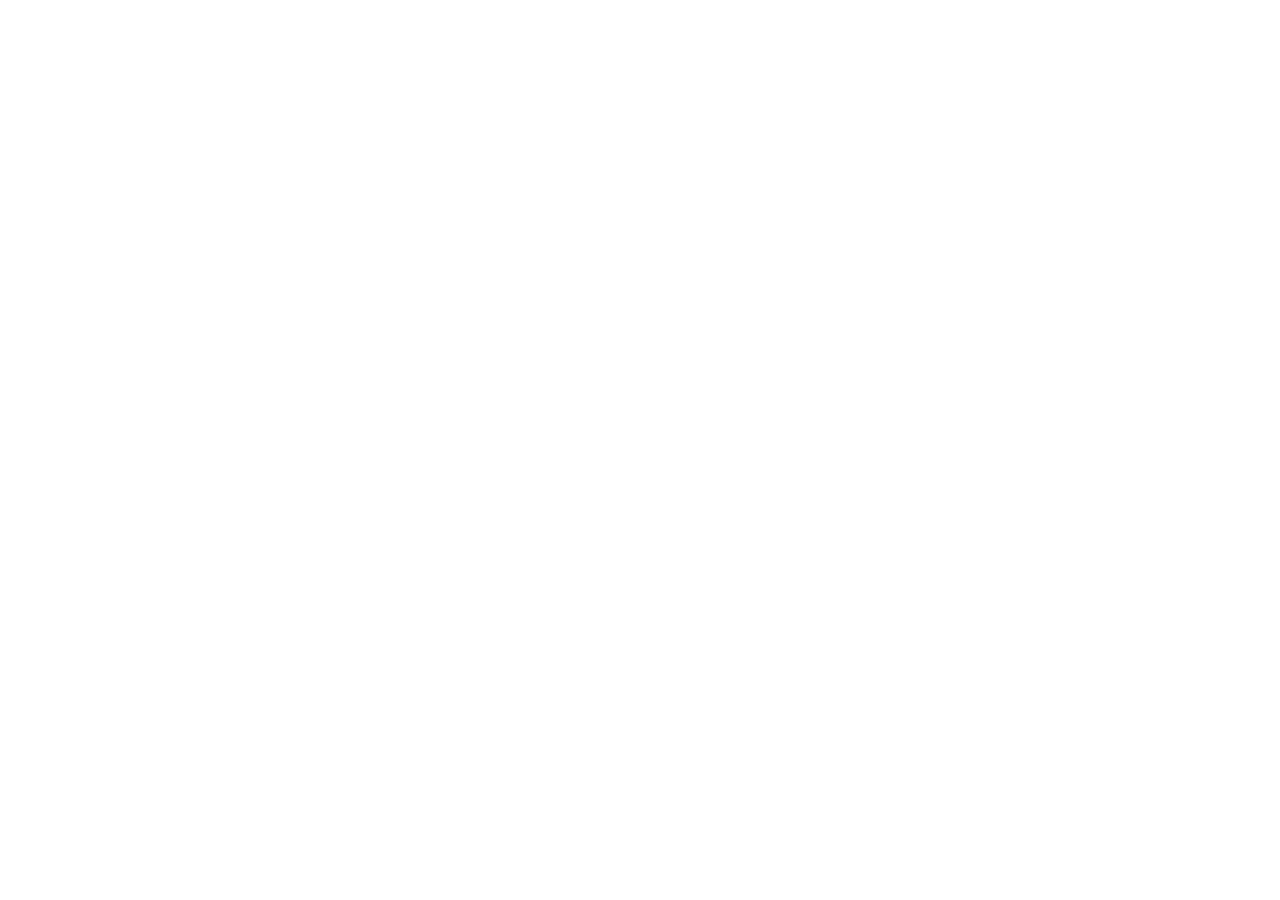
==== index.html @ 865c4257 "Publish Paper Tiger website" ====
<!doctype html>
<html lang="en">

<head>
    <meta charset="UTF-8">
    <meta name="viewport" content="width=device-width,initial-scale=1">
    <meta name="description" content="Paper Tiger Review — independent PC game criticism.">
    <title>Paper Tiger Review</title>
    <script src="https://challenges.cloudflare.com/turnstile/v0/api.js?render=explicit" defer></script>
  <script type="module" crossorigin src="/papertigerpublic/assets/index-BGzAC3ea.js"></script>
  <link rel="stylesheet" crossorigin href="/papertigerpublic/assets/index-BAfVfeRO.css">
</head>

<body>
    <div id="root"></div>
</body>

</html>
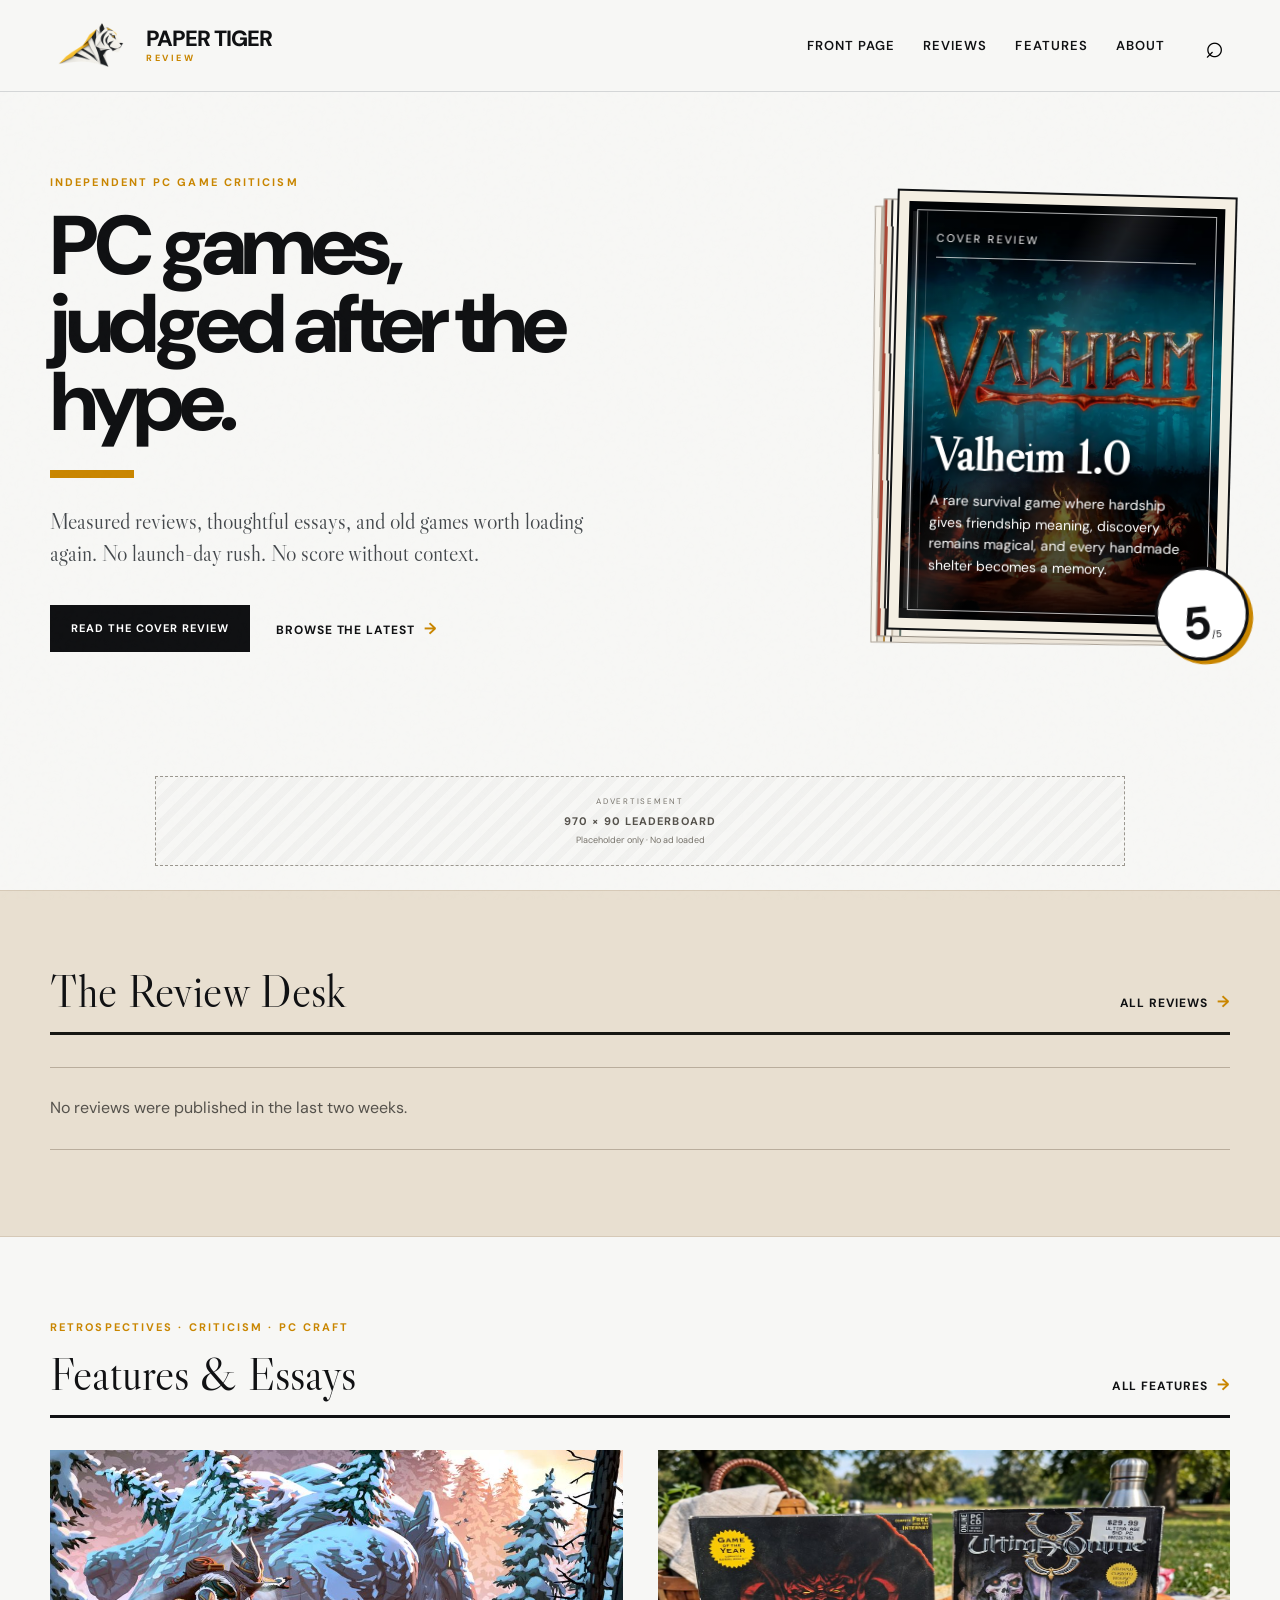
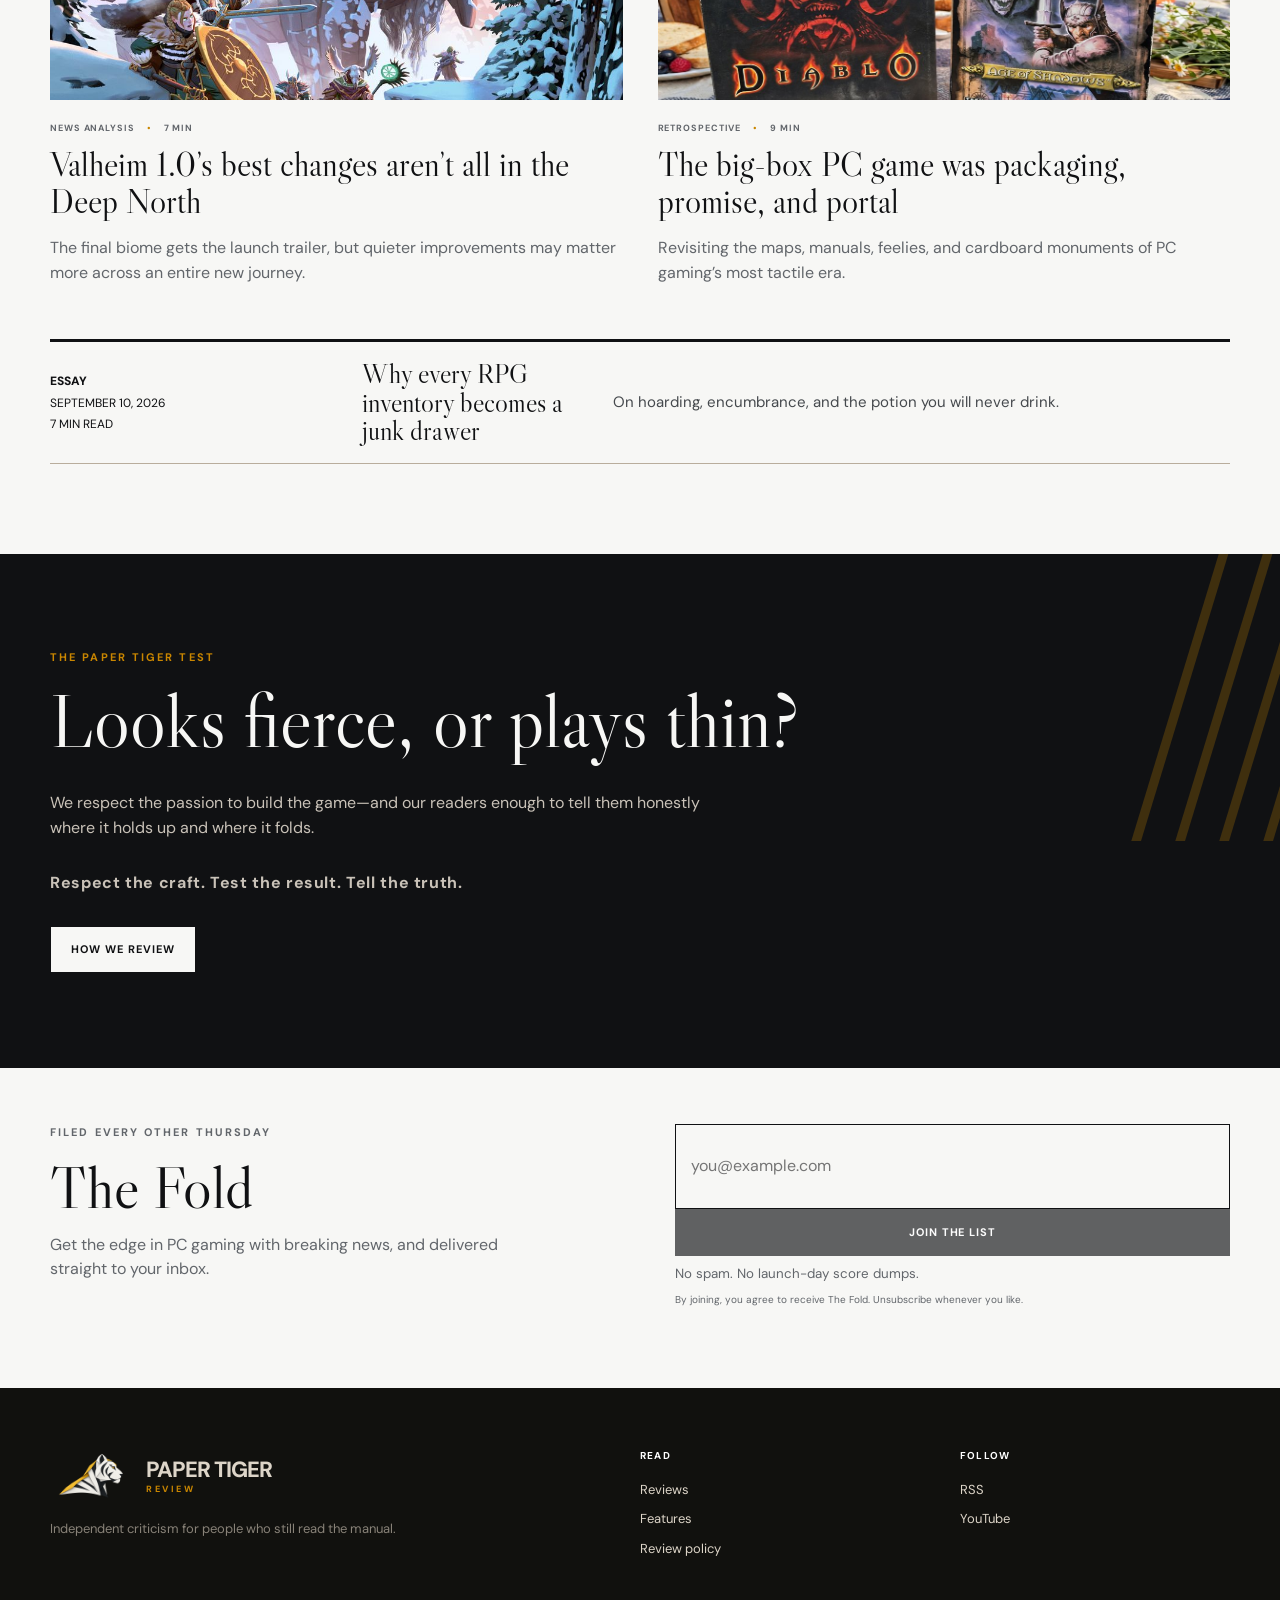
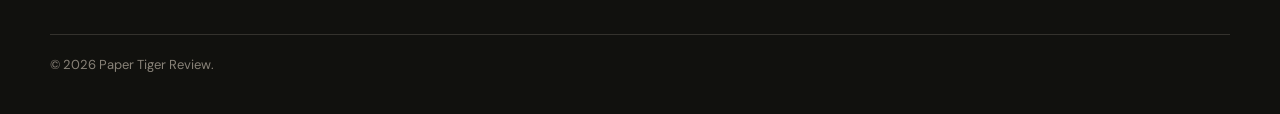
==== commit 5d341721: "Publish Paper Tiger at custom domain" ====
--- a/index.html
+++ b/index.html
@@ -7,8 +7,8 @@
     <meta name="description" content="Paper Tiger Review — independent PC game criticism.">
     <title>Paper Tiger Review</title>
     <script src="https://challenges.cloudflare.com/turnstile/v0/api.js?render=explicit" defer></script>
-  <script type="module" crossorigin src="/papertigerpublic/assets/index-BGzAC3ea.js"></script>
-  <link rel="stylesheet" crossorigin href="/papertigerpublic/assets/index-BAfVfeRO.css">
+  <script type="module" crossorigin src="/assets/index-BRDCPSrb.js"></script>
+  <link rel="stylesheet" crossorigin href="/assets/index-BAfVfeRO.css">
 </head>
 
 <body>
--- a/assets/index-BAfVfeRO.css
+++ b/assets/index-BAfVfeRO.css
@@ -0,0 +1 @@
+@import "https://fonts.googleapis.com/css2?family=DM+Sans:wght@400;500;600;700&family=Libre+Caslon+Display&display=swap";:root{--ink:#171713;--paper:#f4f0e7;--paper-deep:#e7dfd1;--red:#d83b2d;--muted:#6c685f;--line:#c9c0b1;--green:#1d6b4f;--max:1180px;--page-gutter:48px;--serif:"Libre Caslon Display", Georgia, serif;--sans:"DM Sans", Arial, sans-serif}.cover-cyan{background:#157584}.cover-gold{background:#b17818}.search-overlay{color:var(--paper);z-index:100;background:#11110ef5;place-content:center;padding:30px;display:grid;position:fixed;inset:0}.search-overlay>button{color:#fff;cursor:pointer;background:0 0;border:0;font-size:42px;position:absolute;top:18px;right:30px}.search-overlay label{font-family:var(--serif);font-size:clamp(30px,6vw,60px)}.search-overlay input{color:#fff;border:0;border-bottom:2px solid var(--red);width:min(720px,80vw);font-family:var(--sans);background:0 0;outline:none;margin-top:25px;padding:12px 0;font-size:20px;display:block}.search-overlay p{color:#aaa49a}.article-banner>span{white-space:pre-line;text-align:center;font-family:var(--serif);z-index:1;font-size:clamp(65px,12vw,170px);line-height:.78}*{box-sizing:border-box}html{scroll-behavior:smooth;overflow-x:clip}body{background:var(--paper);color:var(--ink);font-family:var(--sans);margin:0;line-height:1.55}body:before{content:"";pointer-events:none;opacity:.22;background-image:url("data:image/svg+xml,%3Csvg viewBox='0 0 180 180' xmlns='http://www.w3.org/2000/svg'%3E%3Cfilter id='n'%3E%3CfeTurbulence type='fractalNoise' baseFrequency='.9' numOctaves='3' stitchTiles='stitch'/%3E%3C/filter%3E%3Crect width='100%25' height='100%25' filter='url(%23n)' opacity='.08'/%3E%3C/svg%3E");position:fixed;inset:0}a{color:inherit;text-decoration:none}a:hover{-webkit-text-decoration-color:var(--red);text-decoration-color:var(--red)}button,input{font:inherit}.wrap,.article-banner{width:min(var(--max), calc(100% - var(--page-gutter)));max-width:100%;margin-inline:auto}.skip-link{z-index:20;background:#fff;padding:8px;position:absolute;top:8px;left:-999px}.skip-link:focus{left:8px}.sr-only{clip:rect(0, 0, 0, 0);width:1px;height:1px;position:absolute;overflow:hidden}.site-header{border-bottom:1px solid var(--line);height:82px;padding:0 max(24px, calc((100vw - var(--max)) / 2));z-index:10;background:#f4f0e7f5;align-items:center;gap:34px;display:flex;position:relative}.brand{align-items:center;gap:11px;margin-right:auto;display:flex}.brand-mark{background:var(--red);color:#fff;letter-spacing:-2px;place-items:center;width:43px;height:43px;font-weight:800;display:grid;transform:rotate(-2deg)}.brand-name{font-family:var(--serif);white-space:nowrap;font-size:22px}.brand-name em{font-family:var(--sans);text-transform:uppercase;letter-spacing:2px;font-size:9px;font-style:normal;display:block}.site-nav{text-transform:uppercase;letter-spacing:.08em;align-items:center;gap:28px;font-size:13px;font-weight:600;display:flex}.site-nav a{border-bottom:3px solid #0000;padding:30px 0 25px}.site-nav a:hover,.site-nav a.active{border-color:var(--red)}.search-button,.menu-button{cursor:pointer;background:0 0;border:0}.search-button{font-size:32px;line-height:1}.menu-button{text-transform:uppercase;letter-spacing:.1em;font-size:12px;font-weight:700;display:none}.hero{grid-template-columns:1.05fr .95fr;align-items:center;gap:7vw;padding-block:74px 90px;display:grid}.eyebrow{text-transform:uppercase;letter-spacing:.19em;color:var(--red);margin:0 0 16px;font-size:11px;font-weight:700}.hero h1,.archive-header h1,.article-heading h1,.about-hero h1{font-family:var(--serif);letter-spacing:-.045em;margin:0;font-weight:400;line-height:.97}.hero h1{max-width:700px;font-size:clamp(56px,7vw,92px)}.hero h1 em{color:var(--red);font-style:italic}.dek{font-family:var(--serif);color:#4d4a44;max-width:600px;margin:28px 0;font-size:22px;line-height:1.45}.hero-actions{align-items:center;gap:26px;margin-top:36px;display:flex}.button{border:1px solid var(--ink);text-transform:uppercase;letter-spacing:.09em;cursor:pointer;justify-content:center;align-items:center;padding:14px 20px;font-size:11px;font-weight:700;display:inline-flex}.button-dark{background:var(--ink);color:#fff}.button-dark:hover{background:var(--red);border-color:var(--red)}.button-paper{background:var(--paper);color:var(--ink)}.text-link{text-transform:uppercase;letter-spacing:.08em;font-size:12px;font-weight:700}.text-link span{color:var(--red);margin-left:5px;font-size:16px}.cover-story{justify-self:end;max-width:500px;transition:all .25s;display:block;position:relative;transform:rotate(1.5deg)}.cover-story:hover{transform:rotate(0)translateY(-5px)}.cover-art{aspect-ratio:4/5.2;color:#fff;flex-direction:column;padding:28px;display:flex;position:relative;overflow:hidden;box-shadow:18px 20px #d9d0c1}.cover-fire{background:radial-gradient(circle at 66% 24%,#f0a23b 0 5%,#0000 6%),linear-gradient(145deg,#461210,#a52117 43%,#e66229 44%,#2c0909 71%)}.cover-violet{background:linear-gradient(135deg,#171128,#563b87 45%,#d2b7ff)}.cover-blue{background:linear-gradient(145deg,#0a1c30,#1e6693 52%,#8bd2d7)}.cover-green{background:linear-gradient(145deg,#10251d,#376f4a 55%,#9fbf7d)}.cover-red{background:linear-gradient(145deg,#250707,#9c1d1d 56%,#ef7a50)}.cover-kicker{text-transform:uppercase;letter-spacing:.18em;font-size:11px}.cover-glyph{font-family:var(--serif);opacity:.18;font-size:clamp(160px,22vw,270px);line-height:1;position:absolute;top:15%;right:5%}.cover-glyph.small{font-size:120px;top:20%;right:20%}.cover-caption{margin-top:auto}.cover-caption span{text-transform:uppercase;letter-spacing:.2em;font-size:10px}.cover-caption h2{font-family:var(--serif);margin:10px 0;font-size:46px;line-height:.93}.cover-caption p{max-width:260px;font-size:14px}.score-stamp{background:var(--paper);border:3px solid var(--ink);width:94px;height:94px;box-shadow:3px 3px 0 var(--red);border-radius:50%;justify-content:center;align-items:baseline;padding-top:18px;display:flex;position:absolute;bottom:-25px;right:-24px;transform:rotate(-7deg)}.score-stamp strong{font-family:var(--serif);font-size:46px}.score-stamp span{font-size:10px}.section{padding-block:84px}.section-heading{border-bottom:1px solid var(--ink);justify-content:space-between;align-items:end;margin-bottom:32px;padding-bottom:18px;display:flex}.section-heading h2,.newsletter h2,.manifesto h2{font-family:var(--serif);margin:0;font-size:45px;font-weight:400;line-height:1}.review-grid{grid-template-columns:repeat(3,1fr);gap:28px;display:grid}.review-card{border-bottom:1px solid var(--line);padding-bottom:18px}.card-art{aspect-ratio:16/10;margin-bottom:20px;display:block;position:relative;overflow:hidden}.meta{color:var(--muted);text-transform:uppercase;letter-spacing:.1em;gap:12px;font-size:9px;font-weight:700;display:flex}.meta span+span:before{content:"•";color:var(--red);margin-right:12px}.review-card h3,.feature-lead h3,.feature-list h3,.article-grid h2{font-family:var(--serif);margin:10px 0;font-weight:400;line-height:1.08}.review-card h3{font-size:31px}.review-card h3 a:hover,.feature-layout h3 a:hover,.article-grid h2 a:hover{text-decoration:underline;-webkit-text-decoration-color:var(--red);text-decoration-color:var(--red);text-decoration-thickness:2px}.review-card p{color:#555149;font-size:14px}.card-footer{justify-content:space-between;align-items:center;margin-top:20px;display:flex}.verdict{text-transform:uppercase;letter-spacing:.12em;border:1px solid var(--ink);padding:6px 8px;font-size:9px;font-weight:700;display:inline-block}.verdict.recommended{background:var(--green);color:#fff;border-color:var(--green)}.verdict.paper-tiger{background:var(--red);color:#fff;border-color:var(--red)}.mini-score{font-family:var(--serif);font-size:26px}.manifesto{background:var(--ink);color:var(--paper);padding-block:95px;position:relative;overflow:hidden}.manifesto:after{content:"////";font-family:var(--serif);letter-spacing:-80px;color:#d83b2d2e;font-size:420px;line-height:1;position:absolute;top:-70px;right:-20px}.manifesto-inner{z-index:1;position:relative}.manifesto blockquote{font-family:var(--serif);max-width:900px;margin:0 0 30px;font-size:clamp(40px,6vw,75px);line-height:1.05}.manifesto-inner>p:not(.eyebrow){color:#c9c2b8;max-width:650px;margin-bottom:30px}.feature-layout{grid-template-columns:1.25fr .75fr;gap:60px;display:grid}.feature-image{aspect-ratio:16/9;color:#fff;place-items:center;margin-bottom:22px;display:grid;position:relative;overflow:hidden}.feature-image span{font-family:var(--serif);letter-spacing:-.06em;font-size:clamp(45px,7vw,85px);line-height:.75}.stripes{background:repeating-linear-gradient(115deg,#181813 0 36px,#d83b2d 36px 42px,#ece3d4 42px 66px)}.feature-cyan{background:#157584}.feature-red{background:#9f251d}.feature-gold{background:#b17818}.feature-lead h3{font-size:38px}.feature-lead>p{color:var(--muted)}.feature-list article{border-top:1px solid var(--line);grid-template-columns:48px 1fr;gap:22px;padding:24px 0;display:grid}.feature-list .number{font-family:var(--serif);color:var(--red);font-size:24px}.feature-list h3{margin-top:6px;font-size:25px}.feature-list p{color:var(--muted);margin-bottom:0;font-size:13px}.newsletter{border-top:1px solid var(--ink);grid-template-columns:1fr 1fr;gap:70px;padding-block:56px 80px;display:grid}.newsletter h2{font-size:60px}.newsletter p{max-width:500px;color:var(--muted)}.newsletter-form{grid-template-columns:1fr auto;align-self:center;display:grid}.newsletter-form input{border:1px solid var(--ink);background:0 0;min-width:0;padding:13px 15px}.newsletter-form small{color:var(--muted);grid-column:1/-1;margin-top:8px}.site-footer{color:#ddd5c8;background:#11110e;padding:60px 0 26px}.footer-grid{grid-template-columns:2fr 1fr 1fr;gap:50px;display:grid}.footer-brand{margin-bottom:16px}.footer-grid>div:not(:first-child){flex-direction:column;align-items:flex-start;gap:9px;font-size:13px;display:flex}.footer-grid>div:not(:first-child) strong{color:#fff;text-transform:uppercase;letter-spacing:.12em;margin-bottom:8px;font-size:10px}.footer-grid>div:not(:first-child) a:hover{color:#fff;text-decoration:underline}.footer-grid p{color:#888278;font-size:13px}.copyright{border-top:1px solid #34322d;grid-column:1/-1;margin-top:25px;padding-top:20px}.archive-page{padding-block:70px 100px}.archive-header{max-width:760px;margin-bottom:55px}.archive-header h1{font-size:clamp(58px,8vw,94px)}.archive-header>p:last-child{font-family:var(--serif);color:var(--muted);font-size:22px}.filter-bar{border-bottom:1px solid var(--ink);justify-content:space-between;align-items:end;gap:25px;padding-bottom:18px;display:flex}.filter-bar label{text-transform:uppercase;letter-spacing:.1em;flex-direction:column;gap:7px;font-size:10px;font-weight:700;display:flex}.filter-bar input{border:0;border-bottom:1px solid var(--line);background:0 0;outline:none;width:290px;padding:7px 0}.filter-bar input:focus{border-color:var(--red)}.filter-buttons{flex-wrap:wrap;gap:8px;display:flex}.filter-buttons button{border:1px solid var(--line);text-transform:uppercase;letter-spacing:.08em;cursor:pointer;background:0 0;padding:8px 11px;font-size:10px}.filter-buttons button.active,.filter-buttons button:hover{background:var(--ink);color:#fff;border-color:var(--ink)}.review-list article{border-bottom:1px solid var(--line);grid-template-columns:145px 1fr 80px;align-items:center;gap:30px;padding:30px 0;display:grid}.list-art{aspect-ratio:4/3;color:#fff;font-family:var(--serif);place-items:center;font-size:60px;display:grid}.review-list h2{font-family:var(--serif);margin:4px 0;font-size:36px;font-weight:400}.review-list p{color:var(--muted);margin:0 0 12px}.review-list article>strong{font-family:var(--serif);text-align:right;font-size:48px}.review-list article[hidden]{display:none}.prototype-note{color:var(--muted);margin-top:24px;font-size:12px;font-style:italic}.article-grid{grid-template-columns:repeat(2,1fr);gap:60px 35px;display:grid}.article-grid h2{font-size:34px}.article-grid p{color:var(--muted)}.article-hero{grid-template-columns:1fr auto;align-items:end;gap:60px;padding-block:70px 50px;display:grid}.article-heading{max-width:850px}.article-heading.wide{max-width:1000px}.article-heading h1{font-size:clamp(54px,8vw,100px)}.article-heading.wide h1{font-size:clamp(48px,7vw,86px)}.article-dek{font-family:var(--serif);color:var(--muted);max-width:800px;font-size:24px;line-height:1.35}.byline{align-items:center;gap:12px;margin-top:28px;display:flex}.byline p{text-transform:uppercase;letter-spacing:.08em;margin:0;font-size:11px;line-height:1.5}.avatar{background:var(--ink);color:#fff;border-radius:50%;place-items:center;width:40px;height:40px;font-size:11px;display:grid}.review-score{border:2px solid var(--ink);text-align:center;width:180px;box-shadow:7px 7px 0 var(--red);padding:18px;transform:rotate(1deg)}.review-score span,.review-score small{text-transform:uppercase;letter-spacing:.1em;font-size:9px;display:block}.review-score strong{font-family:var(--serif);font-size:78px;line-height:1;display:block}.article-banner{color:#fff;place-items:center;height:min(53vw,590px);display:grid;position:relative;overflow:hidden}.article-banner .cover-glyph{font-size:min(40vw,510px);top:3%}.article-banner>p{text-transform:uppercase;letter-spacing:.1em;font-size:9px;position:absolute;bottom:10px;right:20px}.article-banner.stripes span{font-family:var(--serif);z-index:1;font-size:clamp(70px,14vw,190px);line-height:.75}.article-layout{grid-template-columns:230px minmax(0,720px);justify-content:center;gap:80px;padding-block:70px 110px;display:grid}.review-facts,.article-toc{border-top:3px solid var(--ink);align-self:start;padding-top:14px;position:sticky;top:20px}.review-facts h2{font-family:var(--serif);margin:0 0 14px;font-size:25px;font-weight:400}.review-facts dl{font-size:11px}.review-facts dt{text-transform:uppercase;letter-spacing:.1em;color:var(--muted);margin-top:12px;font-size:9px;font-weight:700}.review-facts dd{margin:2px 0}.performance{border-top:1px solid var(--line);margin-top:18px;padding-top:15px}.performance strong,.performance span{font-size:11px;display:block}.performance strong{color:var(--green)}.article-body{font-family:Georgia,serif;font-size:18px;line-height:1.8}.article-body .lead{font-size:23px;line-height:1.6}.article-body h2{font-family:var(--serif);margin:60px 0 18px;font-size:43px;font-weight:400;line-height:1.1}.article-body blockquote{border-left:5px solid var(--red);font-family:var(--serif);margin:50px 0;padding:8px 0 8px 28px;font-size:31px;line-height:1.3}.article-body .pull-quote{background:#f4f0e8;border-left:3px solid #d39a16;margin:48px 0;padding:18px 24px;font-size:24px}.inline-note{border-block:1px solid var(--line);grid-template-columns:90px 1fr;gap:20px;margin:45px 0;padding:22px;display:grid}.inline-note span{font-family:var(--sans);text-transform:uppercase;letter-spacing:.12em;color:var(--red);font-size:9px;font-weight:700}.inline-note p{margin:0;font-size:15px}.pros-cons{font-family:var(--sans);grid-template-columns:1fr 1fr;gap:30px;margin:45px 0;font-size:14px;display:grid}.pros-cons>div{border-top:3px solid var(--ink)}.pros-cons h3{font-family:var(--serif);font-size:24px;font-weight:400}.pros-cons li{margin:8px 0}.final-verdict{background:var(--ink);color:#fff;justify-content:space-between;align-items:center;margin-top:50px;padding:28px 30px;display:flex}.final-verdict h2{margin:0;font-size:34px}.final-verdict p{margin:5px 0;font-size:14px}.final-verdict>strong{font-family:var(--serif);color:#fff;font-size:74px}.disclosure{font-family:var(--sans);color:var(--muted);border-top:1px solid var(--line);margin-top:40px;padding-top:18px;font-size:11px}.article-toc{flex-direction:column;gap:10px;font-size:12px;display:flex}.article-toc strong{text-transform:uppercase;letter-spacing:.1em;margin-bottom:6px;font-size:9px}.article-toc a{color:var(--muted)}.article-toc a:hover{color:var(--red)}.about-hero{max-width:1000px;padding-block:90px}.about-hero h1{font-size:clamp(58px,8vw,105px)}.about-hero>p:last-child{font-family:var(--serif);max-width:780px;color:var(--muted);font-size:25px}.principles{border-top:1px solid var(--ink);grid-template-columns:repeat(2,1fr);margin-bottom:100px;display:grid}.principles article{border-bottom:1px solid var(--line);padding:38px 50px 38px 0;position:relative}.principles article:nth-child(odd){border-right:1px solid var(--line)}.principles article:nth-child(2n){padding-left:50px}.principles span{font-family:var(--serif);color:var(--red);font-size:20px}.principles h2{font-family:var(--serif);margin:8px 0;font-size:33px;font-weight:400}.principles p{color:var(--muted);max-width:470px}.score-guide{background:var(--ink);color:#fff;padding:80px 0}.score-guide h2{font-family:var(--serif);font-size:55px;font-weight:400}.score-rows>div{border-top:1px solid #3c3a35;grid-template-columns:120px 180px 1fr;align-items:center;gap:30px;padding:18px 0;display:grid}.score-rows strong{font-family:var(--serif);font-size:30px}.score-rows span{text-transform:uppercase;letter-spacing:.1em;font-size:11px;font-weight:700}.score-rows p{color:#a7a197;margin:0}.score-rows .tiger-row span,.score-rows .tiger-row strong{color:#ff5c4d}.about-copy{max-width:780px;padding-block:80px}.about-copy h2{font-family:var(--serif);font-size:42px;font-weight:400}.about-copy p{font-family:Georgia,serif;font-size:18px}.search-dialog{background:var(--paper);border:0;width:min(650px,100% - 32px);padding:35px;box-shadow:0 25px 80px #0008}.search-dialog::backdrop{background:#111b}.search-dialog form{position:absolute;top:13px;right:18px}.search-dialog form button{cursor:pointer;background:0 0;border:0;font-size:32px}.search-dialog label{font-family:var(--serif);margin-bottom:20px;font-size:30px;display:block}.search-dialog input{border:0;border-bottom:2px solid var(--ink);background:0 0;outline:none;width:100%;padding:12px 0;font-size:20px}.search-dialog p{color:var(--muted);font-size:12px}@media (width<=800px){:root{--page-gutter:30px}.site-header{gap:14px;height:70px;padding-inline:15px}.brand-name{font-size:18px}.brand-mark{width:38px;height:38px}.menu-button{display:block}.site-nav{background:var(--paper);border-bottom:1px solid var(--ink);flex-direction:column;align-items:flex-start;gap:0;padding:16px 20px;display:none;position:absolute;top:69px;left:0;right:0}.site-nav.open{display:flex}.site-nav a{width:100%;padding:12px 0}.hero{grid-template-columns:1fr;padding-block:48px}.hero h1{font-size:56px}.cover-story{justify-self:center;margin-top:20px}.review-grid,.feature-layout,.newsletter,.article-grid{grid-template-columns:1fr}.review-card{grid-template-columns:120px 1fr;gap:17px;display:grid}.review-card .card-art{aspect-ratio:4/5;margin:0}.section{padding-block:58px}.feature-layout{gap:45px}.newsletter{gap:20px}.footer-grid{grid-template-columns:1fr 1fr}.footer-grid>div:first-child{grid-column:1/-1}.filter-bar{flex-direction:column;align-items:stretch}.filter-bar input{width:100%}.review-list article{grid-template-columns:85px 1fr 45px;gap:14px}.review-list h2{font-size:28px}.review-list article>strong{font-size:34px}.article-hero{grid-template-columns:1fr;padding-block:45px}.article-heading h1{font-size:54px}.review-score{width:140px}.article-layout{grid-template-columns:1fr;padding-block:45px}.review-facts,.article-toc{position:static}.article-body{font-size:17px}.principles{grid-template-columns:1fr}.principles article:nth-child(odd){border-right:0}.principles article:nth-child(2n),.principles article{padding:30px 0}.score-rows>div{grid-template-columns:90px 1fr}.score-rows p{grid-column:1/-1}.pros-cons{grid-template-columns:1fr}}@media (width<=480px){.brand-name{display:none}.hero h1{font-size:47px}.hero-actions{flex-direction:column;align-items:flex-start}.cover-story{width:92%}.review-card{grid-template-columns:1fr}.review-card .card-art{aspect-ratio:16/10}.section-heading{flex-direction:column;align-items:flex-start;gap:15px}.newsletter-form{grid-template-columns:1fr}.newsletter-form input{border-right:1px solid var(--ink);border-bottom:0}.review-list article{grid-template-columns:70px 1fr}.review-list article>strong{display:none}.list-art{font-size:40px}.article-dek,.article-body .lead{font-size:20px}.article-body h2{font-size:36px}.article-body blockquote{font-size:25px}.final-verdict>strong{font-size:55px}.footer-grid{grid-template-columns:1fr}.footer-grid>div:first-child{grid-column:auto}}:root{--paper:#f7f7f5;--paper-deep:#e8e9e7;--ink:#101113;--muted:#62666b;--line:#d4d6d7;--red:#c98600;--green:#16704c;--bg-hero:#f7f7f5;--bg-review-desk:#e8dfd0;--bg-review-card:#f9f7f2;--bg-dark-section:#101113;--bg-footer:#11110e}body{background:var(--bg-hero)}body:before{opacity:.08}.article-body .review-section-verdict{background:#faf6ed;margin-top:60px}.article-body .review-section-verdict .review-section-copy{color:#f8f1e4;background:linear-gradient(135deg,#17232d 0%,#202d37 100%);padding:clamp(30px,5vw,52px)}.article-body .review-section-verdict .review-section-copy h2{color:#dfb85e;margin:0 0 22px}.article-body .review-section-verdict .review-section-copy p:last-child{margin-bottom:0}.article-body .review-section-verdict .pros-cons{margin:0;padding:42px clamp(24px,5vw,52px) 48px}.article-body .review-section-verdict .pros-cons>div:first-child{border-top-color:#496943}.article-body .review-section-verdict .pros-cons>div:last-child{border-top-color:#a9563a}.article-body .review-section-verdict .pros-cons>div:first-child h3{color:#365b36}.article-body .review-section-verdict .pros-cons>div:first-child li::marker{color:#365b36}.article-body .review-section-verdict .pros-cons>div:last-child h3{color:#9b4933}.article-body .review-section-verdict .pros-cons>div:last-child li::marker{color:#9b4933}.site-header{background:#f7f7f5f5;height:92px}.brand{gap:14px}.brand-logo{object-fit:contain;object-position:center;filter:none;width:82px;height:58px}.brand-mark{display:none}.brand-name{font-family:var(--sans);letter-spacing:-.045em;text-transform:uppercase;font-size:22px;font-weight:800;line-height:.9}.brand-name em{color:var(--red);letter-spacing:.28em;margin-top:5px;font-size:9px}.site-nav a{padding-top:35px;padding-bottom:30px}.hero{padding-block:82px 100px}.hero h1{max-width:760px;font-family:var(--sans);letter-spacing:-.065em;font-size:clamp(52px,6.5vw,88px);font-weight:800;line-height:.94}.hero h1:after{content:"";background:var(--red);width:84px;height:8px;margin-top:28px;display:block}.dek{color:#45494d}.section-heading{border-bottom-width:3px}.review-card,.feature-list article,.review-list article{border:1px solid var(--line);background:#fff;padding:14px}.review-card{flex-direction:column;min-width:0;display:flex;box-shadow:5px 5px #e2e3e1}.review-card>a{flex:none;display:block}.review-card .card-body{flex-direction:column;flex:1;min-width:0;display:flex}.review-card .card-footer{margin-top:auto;padding-top:20px}.card-art{width:100%;margin-bottom:18px}.review-list{gap:12px;margin-top:22px;display:grid}.review-list article{border-bottom:1px solid var(--line)}.manifesto{background:var(--bg-dark-section)}.manifesto:after{color:#c9860040}.manifesto .manifesto-creed{color:#fff;letter-spacing:.04em;margin:24px 0 32px;font-weight:700}.newsletter{border-top:0}.newsletter-form button:disabled{cursor:wait;opacity:.65}.newsletter-trap{width:1px!important;height:1px!important;position:absolute!important;left:-10000px!important;overflow:hidden!important}.form-message.success{color:var(--green);font-weight:700}.form-message.error{color:#9b2c22;font-weight:700}.consent-note{color:var(--muted);max-width:430px;margin:8px 0 0;font-size:10px}.turnstile-wrap{max-width:430px;min-height:65px;margin:10px 0}.cover-diablo{background:radial-gradient(circle at 50% 40%,#bc1a17 0 8%,#0000 30%),linear-gradient(145deg,#050505 0 35%,#32100f 65%,#100000 100%)}.cover-diablo:before{content:"";mix-blend-mode:screen;background:repeating-linear-gradient(118deg,#0000 0 48px,#ed1c243d 49px 53px);position:absolute;inset:0}.cover-diablo .cover-glyph{color:#ed1c24;opacity:.6;text-shadow:0 0 30px #e21d1d}.cover-story:before{content:"";z-index:0;background:linear-gradient(90deg,#a94735 0 3px,#eee7da 3px 7px,#272727 7px 9px,#faf7f0 9px 14px,#c7bdad 14px 16px,#f0eadf 16px 22px,#64736b 22px 24px,#f8f3e9 24px 100%);border:1px solid #938b80;position:absolute;inset:7px 13px -8px -14px;transform:rotate(-.45deg)}.cover-story:after{content:"";z-index:-1;background:linear-gradient(90deg,#f8f4ec 0 5px,#bbb2a5 5px 7px,#e5ddd0 7px 12px,#b48a42 12px 14px,#f5f0e7 14px 19px,#3c3c3b 19px 21px,#ece5d9 21px 100%);border:1px solid #aaa195;position:absolute;inset:13px 22px -13px -21px;transform:rotate(-.9deg)}.cover-story .cover-art{box-sizing:border-box;z-index:1;box-shadow:none;border:10px solid #f4efe3;outline:2px solid #111315}.cover-story-image{object-fit:cover;z-index:0;width:100%;height:100%;position:absolute;inset:0}.cover-story .cover-art:after{content:"";z-index:1;pointer-events:none;background:linear-gradient(118deg,#0000 0 34%,#ffffff1a 43%,#0000 52%),linear-gradient(#00000014 35%,#000000e0 100%);position:absolute;inset:0}.cover-story .cover-art:before{content:"";pointer-events:none;z-index:2;border:1px solid #ffffffb3;position:absolute;inset:8px;box-shadow:inset 0 0 0 1px #0a0c0e73}.cover-story .cover-spine{pointer-events:none;z-index:2;background:linear-gradient(90deg,#0000006b 0,#0000001f 24%,#fff3 45%,#0000002e 62%,#0000 100%);width:18px;position:absolute;top:10px;bottom:10px;left:0;box-shadow:1px 0 #ffffff29,-1px 0 #00000047}.cover-story .cover-spine:after{content:"";background:linear-gradient(90deg,#ffffff1f,#0000);width:2px;position:absolute;top:0;bottom:0;left:4px}.cover-story .cover-kicker,.cover-caption{z-index:3;text-shadow:0 2px 8px #000c;position:relative}.cover-story .cover-kicker{border-bottom:1px solid #ffffffb3;padding-bottom:10px}.score-stamp{z-index:3;color:var(--ink);box-shadow:4px 4px 0 var(--red);background:#fff}.score-stamp strong{font-family:var(--sans);font-weight:800}.cover-diablo.card-art,.cover-diablo.list-art,.cover-diablo.article-banner{position:relative;overflow:hidden}.cover-diablo.card-art:after,.cover-diablo.list-art:after{content:"IV";font-family:var(--serif);color:#ed1c24a6;place-items:center;font-size:110px;display:grid;position:absolute;inset:0}.stars{white-space:nowrap;align-items:center;gap:9px;line-height:1;display:inline-flex;position:relative}.star-row{align-items:center;gap:2px;font-size:19px;display:inline-flex}.star{text-shadow:0 1px #00000014;line-height:1;display:block}.star-filled{color:#e0a400}.star-empty{color:#b8babd}.stars b{font-family:var(--sans);letter-spacing:0;color:var(--ink);font-size:10px;font-weight:700}.stars-large{flex-direction:column;gap:9px;margin:12px 0;display:flex}.stars-large .star-row{gap:3px;font-size:34px}.stars-large b{color:inherit;margin:0;font-size:12px;display:block}.review-list article>.stars{place-self:center end}.review-list article>.stars b{text-align:right;margin:7px 0 0;display:block}.review-score{width:225px;box-shadow:8px 8px 0 var(--red);background:#fff}.review-score>strong{display:none}.review-score small{margin-top:8px}.review-score .star-row{letter-spacing:0;font-size:34px;display:inline-flex}.review-score .star{font-size:inherit}.final-verdict>.stars{color:#54565a}.final-verdict>.stars b{color:#fff}.article-banner.cover-diablo{background:radial-gradient(circle,#8f1412 0,#0000 35%),linear-gradient(145deg,#050505,#2a0a09)}.article-banner.cover-diablo>span{color:#ed1c24;opacity:.8;text-shadow:0 0 45px #9c0909}.article-banner>img{object-fit:cover;object-position:center;width:100%;height:100%;display:block}.article-banner.article-banner-logo{background:radial-gradient(circle at 50% 46%,#54251c 0,#201716 42%,#0000 72%),#090c0d}.article-banner.article-banner-logo>img{box-sizing:border-box;object-fit:contain;padding:clamp(42px,8vw,110px)}.article-body a{color:var(--red);text-decoration:underline}.pull-quote{color:var(--ink);border-left:3px solid #d89a18;margin:42px 0;padding:4px 0 4px 22px;font-family:Georgia,Times New Roman,serif;font-size:clamp(20px,2.2vw,28px);font-style:normal;font-weight:500;line-height:1.38}.score-rows strong{letter-spacing:4px;color:#f3f3f2}.score-rows .tiger-row strong{color:#ff4a4f}.footer-brand .brand-logo{width:70px;height:70px}.site-footer{background:var(--bg-footer)}.card-art img,.list-art img,.feature-image img{object-fit:cover;width:100%;height:100%;display:block}.four-up{grid-template-columns:repeat(4,minmax(0,1fr));gap:18px}.four-up .review-card h3{font-size:27px}.four-up .review-card p{font-size:13px}.pending{text-transform:uppercase;letter-spacing:.12em;color:var(--muted);font-size:9px;font-weight:700}.review-list article>.pending{justify-self:end}.review-desk{background:var(--bg-review-desk);border-block:1px solid #d6c9b7}.review-desk-inner{padding-block:78px 86px}.review-desk .section-heading{border-color:#171713}.review-desk .review-card{background:var(--bg-review-card);border-color:#cfc3b2;box-shadow:5px 5px #d5c8b6}.homepage-review-rows{border-top:3px solid var(--ink);margin-top:38px}.homepage-review-row{color:inherit;border-bottom:1px solid #b9ad9c;grid-template-columns:minmax(210px,.7fr) minmax(220px,.55fr) minmax(300px,1.5fr);align-items:center;gap:14px 24px;padding:18px 0;text-decoration:none;transition:background-color .15s;display:grid}.homepage-review-row-meta{font-family:var(--sans);text-transform:uppercase;flex-direction:column;gap:3px;font-size:12px;display:flex}.homepage-review-row-meta span:first-child{font-weight:800}.homepage-review-row h3{font-family:var(--serif);margin:0;font-size:27px;font-weight:400;line-height:1.05}.homepage-review-row:hover{background:#ffffff52}.homepage-review-row:hover h3{text-decoration:underline;-webkit-text-decoration-color:var(--red);text-decoration-color:var(--red)}.homepage-review-row:focus-visible{outline:3px solid var(--red);outline-offset:3px}.homepage-review-row p{color:#45494d;margin:0;font-size:15px}.review-desk-empty{color:#55524c;font-family:var(--sans);border-block:1px solid #b9ad9c;margin:0;padding:28px 0}.features-home{background:var(--bg-hero)}.features-home-inner{padding-block:82px 90px}.features-home .feature-image{aspect-ratio:auto;height:clamp(190px,21vw,250px);min-height:0}.homepage-ad{padding-block:24px}.ad-slot{color:#77736b;text-align:center;font-family:var(--sans);background:repeating-linear-gradient(135deg,#10111306 0 8px,#0000 8px 16px);border:1px dashed #9b978f;flex-direction:column;justify-content:center;align-items:center;display:flex}.ad-slot span{text-transform:uppercase;letter-spacing:.22em;margin-bottom:6px;font-size:8px}.ad-slot strong{text-transform:uppercase;letter-spacing:.1em;color:#55524c;font-size:11px}.ad-slot small{margin-top:4px;font-size:9px}.ad-slot-leaderboard{max-width:970px;min-height:90px;margin-inline:auto}.ad-slot-sidebar{height:250px;margin-top:24px}.ad-slot-inline{min-height:180px;font-family:var(--sans);margin:52px 0}@media (width<=800px){.site-header{height:76px}.brand-logo{width:50px;height:50px}.site-nav{top:75px}.review-card{padding:10px}.review-list article{grid-template-columns:85px 1fr}.review-list article>.stars{grid-column:2;justify-self:start}.review-score{width:190px}.four-up{grid-template-columns:repeat(2,1fr)}.ad-slot-sidebar{display:none}.homepage-review-row{grid-template-columns:1fr}.homepage-review-row-meta{flex-flow:wrap;gap:8px 16px}}@media (width<=480px){.brand-name{font-size:15px;display:block}.brand-logo{width:42px;height:42px}.search-button{display:none}.hero h1{font-size:44px}.four-up{grid-template-columns:1fr}}.review-builder{max-width:1600px;margin:0 auto;padding:48px clamp(20px,4vw,64px) 80px}.builder-header{border-bottom:3px solid var(--ink);justify-content:space-between;align-items:end;gap:32px;margin-bottom:28px;padding-bottom:22px;display:flex}.builder-header h1{font-family:var(--sans);letter-spacing:-.055em;margin:4px 0 0;font-size:clamp(42px,5vw,72px);line-height:.95}.builder-actions{flex-wrap:wrap;gap:10px;display:flex}.builder-actions .button{cursor:pointer}.builder-workspace{grid-template-columns:minmax(0,1.35fr) minmax(340px,.65fr);align-items:start;gap:28px;display:grid}.builder-form{gap:18px;display:grid}.builder-form>section{border:1px solid var(--line);background:#fff;padding:24px}.builder-form h2{font-family:var(--sans);margin:0 0 18px;font-size:22px}.builder-fields{grid-template-columns:repeat(2,minmax(0,1fr));gap:16px;display:grid}.builder-field{gap:7px;display:grid}.builder-field-wide{grid-column:1/-1}.builder-field>span,.builder-section>div span{color:var(--muted);font-family:var(--sans);font-size:13px;font-weight:700}.builder-field input,.builder-field select,.builder-field textarea,.builder-section textarea{background:var(--paper);color:var(--ink);font:16px/1.5 var(--sans);border:1px solid #bfc1c1;border-radius:0;width:100%;padding:10px 12px}.builder-field textarea,.builder-section textarea{resize:vertical}.builder-section-title{justify-content:space-between;align-items:center;display:flex}.builder-section-title h2{margin-bottom:3px}.builder-section-title p{color:var(--muted);margin:0;font-size:14px}.builder-section-title button,.builder-section button{border:1px solid var(--ink);cursor:pointer;font:700 13px var(--sans);background:0 0;padding:8px 12px}.builder-section{border-top:1px solid var(--line);margin-top:20px;padding-top:20px}.builder-section>div{align-items:center;gap:10px;margin-bottom:8px;display:flex}.builder-section>div strong{background:var(--ink);color:#fff;font:700 12px var(--sans);place-items:center;width:24px;height:24px;display:grid}.builder-section>div button{color:#9b2c22;border:0;margin-left:auto;padding:4px}.builder-output{color:#f6f1e7;background:#151617;max-height:calc(100vh - 120px);position:sticky;top:108px;overflow:auto}.builder-output>div{font-family:var(--sans);border-bottom:1px solid #393b3d;justify-content:space-between;align-items:center;padding:14px 18px;display:flex}.builder-output>div span{color:#aeb1b3;font-size:13px}.builder-output pre{white-space:pre-wrap;word-break:break-word;margin:0;padding:20px;font:13px/1.55 Consolas,monospace;overflow:visible}.builder-error,.builder-message{color:#9b2c22;font-family:var(--sans);font-size:14px;font-weight:700}.builder-message{color:var(--green);margin:18px 0 0}@media (width<=1000px){.builder-workspace{grid-template-columns:1fr}.builder-output{max-height:520px;position:static}}@media (width<=650px){.builder-header{flex-direction:column;align-items:start}.builder-fields{grid-template-columns:1fr}.builder-field-wide{grid-column:auto}}
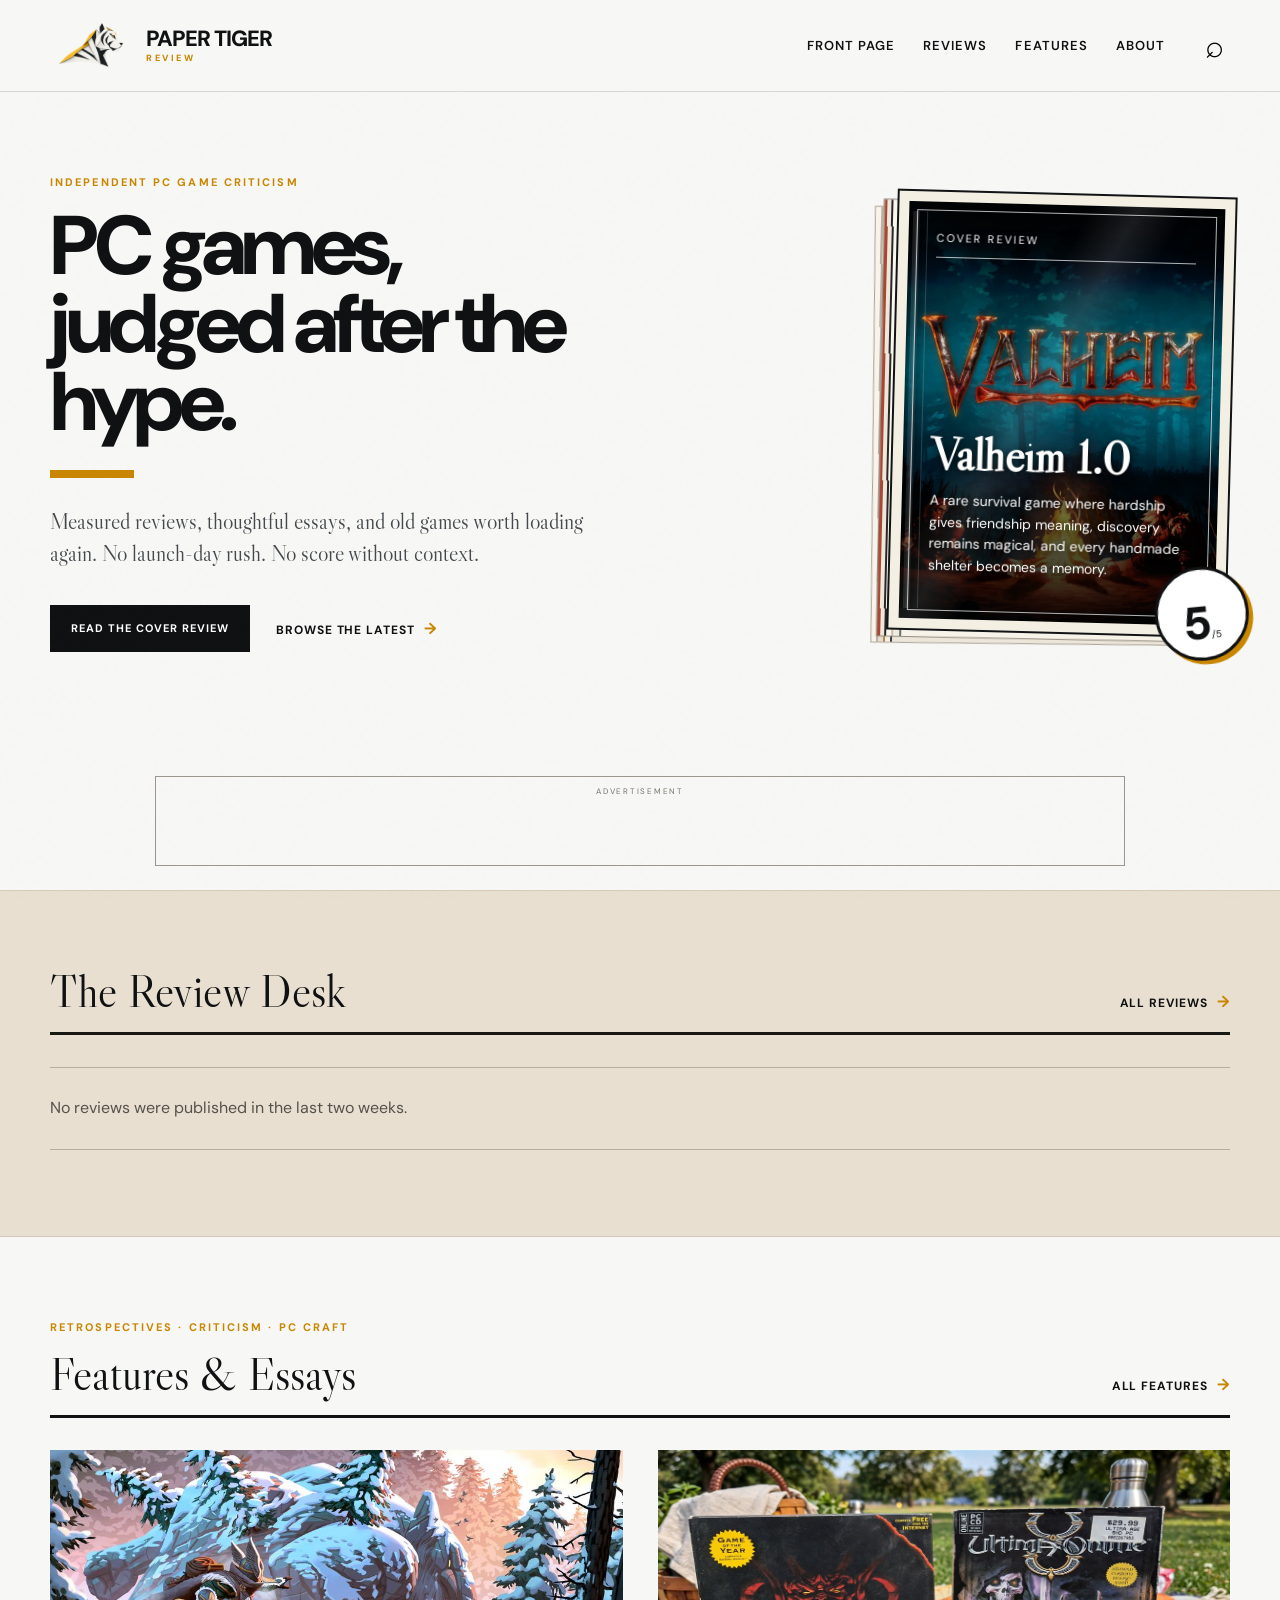
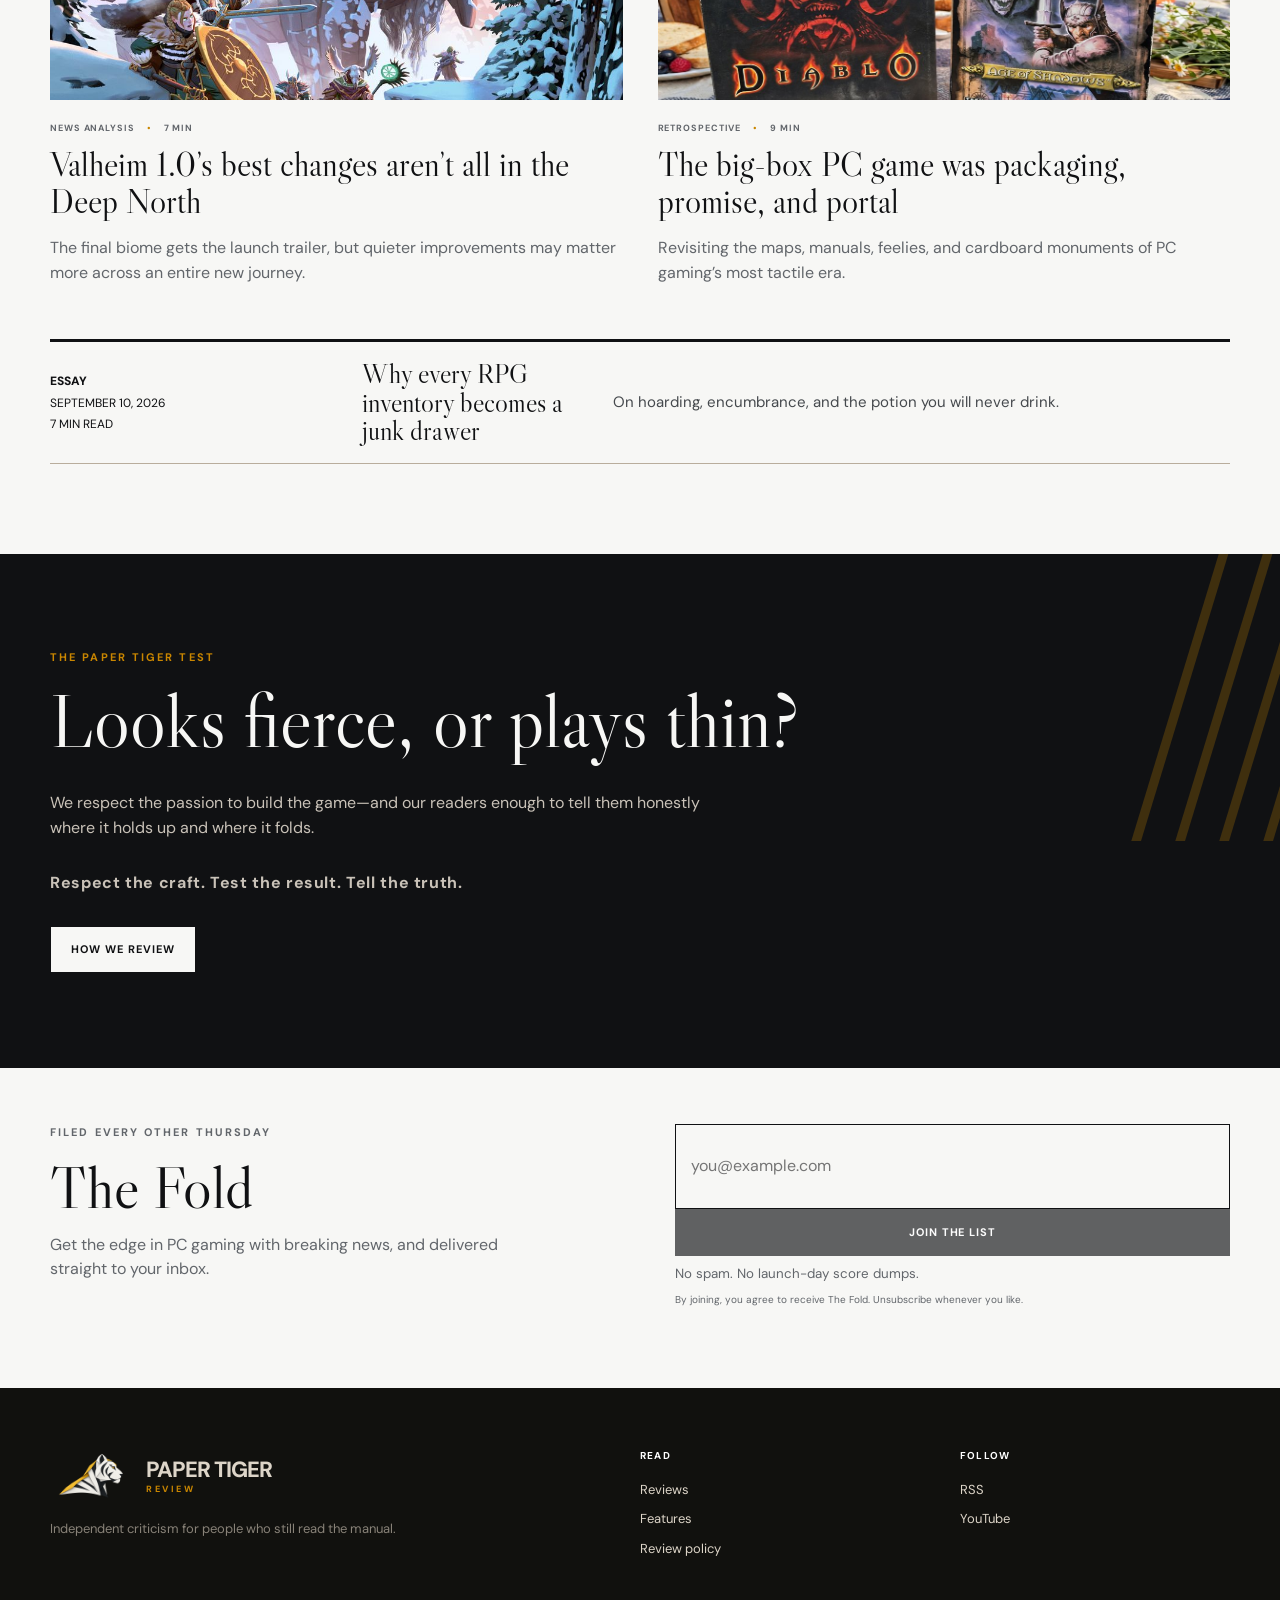
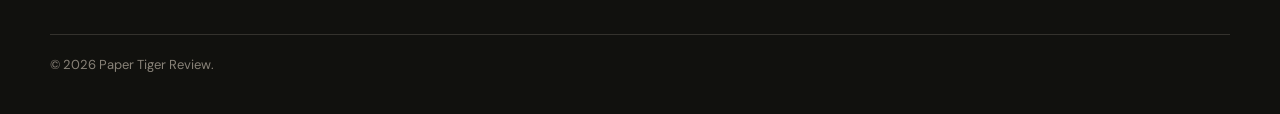
==== commit 714f0685: "Publish Google ad units" ====
--- a/index.html
+++ b/index.html
@@ -1,18 +1,28 @@
 <!doctype html>
 <html lang="en">
+  <head>
+    <meta charset="UTF-8" />
+    <meta name="viewport" content="width=device-width,initial-scale=1" />
+    <meta
+      name="description"
+      content="Paper Tiger Review — independent PC game criticism."
+    />
+    <meta name="google-adsense-account" content="ca-pub-6470382409965600" />
+    <title>Paper Tiger Review</title>
+    <script
+      async
+      src="https://pagead2.googlesyndication.com/pagead/js/adsbygoogle.js?client=ca-pub-6470382409965600"
+      crossorigin="anonymous"
+    ></script>
+    <script
+      src="https://challenges.cloudflare.com/turnstile/v0/api.js?render=explicit"
+      defer
+    ></script>
+    <script type="module" crossorigin src="/assets/index-CUsM8rLC.js"></script>
+    <link rel="stylesheet" crossorigin href="/assets/index-CUX5u9aU.css">
+  </head>
 
-<head>
-    <meta charset="UTF-8">
-    <meta name="viewport" content="width=device-width,initial-scale=1">
-    <meta name="description" content="Paper Tiger Review — independent PC game criticism.">
-    <title>Paper Tiger Review</title>
-    <script src="https://challenges.cloudflare.com/turnstile/v0/api.js?render=explicit" defer></script>
-  <script type="module" crossorigin src="/assets/index-BRDCPSrb.js"></script>
-  <link rel="stylesheet" crossorigin href="/assets/index-BAfVfeRO.css">
-</head>
-
-<body>
+  <body>
     <div id="root"></div>
-</body>
-
-</html>+  </body>
+</html>
--- a/assets/index-CUX5u9aU.css
+++ b/assets/index-CUX5u9aU.css
@@ -0,0 +1 @@
+@import "https://fonts.googleapis.com/css2?family=DM+Sans:wght@400;500;600;700&family=Libre+Caslon+Display&display=swap";:root{--ink:#171713;--paper:#f4f0e7;--paper-deep:#e7dfd1;--red:#d83b2d;--muted:#6c685f;--line:#c9c0b1;--green:#1d6b4f;--max:1180px;--page-gutter:48px;--serif:"Libre Caslon Display", Georgia, serif;--sans:"DM Sans", Arial, sans-serif}.cover-cyan{background:#157584}.cover-gold{background:#b17818}.search-overlay{color:var(--paper);z-index:100;background:#11110ef5;place-content:center;padding:30px;display:grid;position:fixed;inset:0}.search-overlay>button{color:#fff;cursor:pointer;background:0 0;border:0;font-size:42px;position:absolute;top:18px;right:30px}.search-overlay label{font-family:var(--serif);font-size:clamp(30px,6vw,60px)}.search-overlay input{color:#fff;border:0;border-bottom:2px solid var(--red);width:min(720px,80vw);font-family:var(--sans);background:0 0;outline:none;margin-top:25px;padding:12px 0;font-size:20px;display:block}.search-overlay p{color:#aaa49a}.article-banner>span{white-space:pre-line;text-align:center;font-family:var(--serif);z-index:1;font-size:clamp(65px,12vw,170px);line-height:.78}*{box-sizing:border-box}html{scroll-behavior:smooth;overflow-x:clip}body{background:var(--paper);color:var(--ink);font-family:var(--sans);margin:0;line-height:1.55}body:before{content:"";pointer-events:none;opacity:.22;background-image:url("data:image/svg+xml,%3Csvg viewBox='0 0 180 180' xmlns='http://www.w3.org/2000/svg'%3E%3Cfilter id='n'%3E%3CfeTurbulence type='fractalNoise' baseFrequency='.9' numOctaves='3' stitchTiles='stitch'/%3E%3C/filter%3E%3Crect width='100%25' height='100%25' filter='url(%23n)' opacity='.08'/%3E%3C/svg%3E");position:fixed;inset:0}a{color:inherit;text-decoration:none}a:hover{-webkit-text-decoration-color:var(--red);text-decoration-color:var(--red)}button,input{font:inherit}.wrap,.article-banner{width:min(var(--max), calc(100% - var(--page-gutter)));max-width:100%;margin-inline:auto}.skip-link{z-index:20;background:#fff;padding:8px;position:absolute;top:8px;left:-999px}.skip-link:focus{left:8px}.sr-only{clip:rect(0, 0, 0, 0);width:1px;height:1px;position:absolute;overflow:hidden}.site-header{border-bottom:1px solid var(--line);height:82px;padding:0 max(24px, calc((100vw - var(--max)) / 2));z-index:10;background:#f4f0e7f5;align-items:center;gap:34px;display:flex;position:relative}.brand{align-items:center;gap:11px;margin-right:auto;display:flex}.brand-mark{background:var(--red);color:#fff;letter-spacing:-2px;place-items:center;width:43px;height:43px;font-weight:800;display:grid;transform:rotate(-2deg)}.brand-name{font-family:var(--serif);white-space:nowrap;font-size:22px}.brand-name em{font-family:var(--sans);text-transform:uppercase;letter-spacing:2px;font-size:9px;font-style:normal;display:block}.site-nav{text-transform:uppercase;letter-spacing:.08em;align-items:center;gap:28px;font-size:13px;font-weight:600;display:flex}.site-nav a{border-bottom:3px solid #0000;padding:30px 0 25px}.site-nav a:hover,.site-nav a.active{border-color:var(--red)}.search-button,.menu-button{cursor:pointer;background:0 0;border:0}.search-button{font-size:32px;line-height:1}.menu-button{text-transform:uppercase;letter-spacing:.1em;font-size:12px;font-weight:700;display:none}.hero{grid-template-columns:1.05fr .95fr;align-items:center;gap:7vw;padding-block:74px 90px;display:grid}.eyebrow{text-transform:uppercase;letter-spacing:.19em;color:var(--red);margin:0 0 16px;font-size:11px;font-weight:700}.hero h1,.archive-header h1,.article-heading h1,.about-hero h1{font-family:var(--serif);letter-spacing:-.045em;margin:0;font-weight:400;line-height:.97}.hero h1{max-width:700px;font-size:clamp(56px,7vw,92px)}.hero h1 em{color:var(--red);font-style:italic}.dek{font-family:var(--serif);color:#4d4a44;max-width:600px;margin:28px 0;font-size:22px;line-height:1.45}.hero-actions{align-items:center;gap:26px;margin-top:36px;display:flex}.button{border:1px solid var(--ink);text-transform:uppercase;letter-spacing:.09em;cursor:pointer;justify-content:center;align-items:center;padding:14px 20px;font-size:11px;font-weight:700;display:inline-flex}.button-dark{background:var(--ink);color:#fff}.button-dark:hover{background:var(--red);border-color:var(--red)}.button-paper{background:var(--paper);color:var(--ink)}.text-link{text-transform:uppercase;letter-spacing:.08em;font-size:12px;font-weight:700}.text-link span{color:var(--red);margin-left:5px;font-size:16px}.cover-story{justify-self:end;max-width:500px;transition:all .25s;display:block;position:relative;transform:rotate(1.5deg)}.cover-story:hover{transform:rotate(0)translateY(-5px)}.cover-art{aspect-ratio:4/5.2;color:#fff;flex-direction:column;padding:28px;display:flex;position:relative;overflow:hidden;box-shadow:18px 20px #d9d0c1}.cover-fire{background:radial-gradient(circle at 66% 24%,#f0a23b 0 5%,#0000 6%),linear-gradient(145deg,#461210,#a52117 43%,#e66229 44%,#2c0909 71%)}.cover-violet{background:linear-gradient(135deg,#171128,#563b87 45%,#d2b7ff)}.cover-blue{background:linear-gradient(145deg,#0a1c30,#1e6693 52%,#8bd2d7)}.cover-green{background:linear-gradient(145deg,#10251d,#376f4a 55%,#9fbf7d)}.cover-red{background:linear-gradient(145deg,#250707,#9c1d1d 56%,#ef7a50)}.cover-kicker{text-transform:uppercase;letter-spacing:.18em;font-size:11px}.cover-glyph{font-family:var(--serif);opacity:.18;font-size:clamp(160px,22vw,270px);line-height:1;position:absolute;top:15%;right:5%}.cover-glyph.small{font-size:120px;top:20%;right:20%}.cover-caption{margin-top:auto}.cover-caption span{text-transform:uppercase;letter-spacing:.2em;font-size:10px}.cover-caption h2{font-family:var(--serif);margin:10px 0;font-size:46px;line-height:.93}.cover-caption p{max-width:260px;font-size:14px}.score-stamp{background:var(--paper);border:3px solid var(--ink);width:94px;height:94px;box-shadow:3px 3px 0 var(--red);border-radius:50%;justify-content:center;align-items:baseline;padding-top:18px;display:flex;position:absolute;bottom:-25px;right:-24px;transform:rotate(-7deg)}.score-stamp strong{font-family:var(--serif);font-size:46px}.score-stamp span{font-size:10px}.section{padding-block:84px}.section-heading{border-bottom:1px solid var(--ink);justify-content:space-between;align-items:end;margin-bottom:32px;padding-bottom:18px;display:flex}.section-heading h2,.newsletter h2,.manifesto h2{font-family:var(--serif);margin:0;font-size:45px;font-weight:400;line-height:1}.review-grid{grid-template-columns:repeat(3,1fr);gap:28px;display:grid}.review-card{border-bottom:1px solid var(--line);padding-bottom:18px}.card-art{aspect-ratio:16/10;margin-bottom:20px;display:block;position:relative;overflow:hidden}.meta{color:var(--muted);text-transform:uppercase;letter-spacing:.1em;gap:12px;font-size:9px;font-weight:700;display:flex}.meta span+span:before{content:"•";color:var(--red);margin-right:12px}.review-card h3,.feature-lead h3,.feature-list h3,.article-grid h2{font-family:var(--serif);margin:10px 0;font-weight:400;line-height:1.08}.review-card h3{font-size:31px}.review-card h3 a:hover,.feature-layout h3 a:hover,.article-grid h2 a:hover{text-decoration:underline;-webkit-text-decoration-color:var(--red);text-decoration-color:var(--red);text-decoration-thickness:2px}.review-card p{color:#555149;font-size:14px}.card-footer{justify-content:space-between;align-items:center;margin-top:20px;display:flex}.verdict{text-transform:uppercase;letter-spacing:.12em;border:1px solid var(--ink);padding:6px 8px;font-size:9px;font-weight:700;display:inline-block}.verdict.recommended{background:var(--green);color:#fff;border-color:var(--green)}.verdict.paper-tiger{background:var(--red);color:#fff;border-color:var(--red)}.mini-score{font-family:var(--serif);font-size:26px}.manifesto{background:var(--ink);color:var(--paper);padding-block:95px;position:relative;overflow:hidden}.manifesto:after{content:"////";font-family:var(--serif);letter-spacing:-80px;color:#d83b2d2e;font-size:420px;line-height:1;position:absolute;top:-70px;right:-20px}.manifesto-inner{z-index:1;position:relative}.manifesto blockquote{font-family:var(--serif);max-width:900px;margin:0 0 30px;font-size:clamp(40px,6vw,75px);line-height:1.05}.manifesto-inner>p:not(.eyebrow){color:#c9c2b8;max-width:650px;margin-bottom:30px}.feature-layout{grid-template-columns:1.25fr .75fr;gap:60px;display:grid}.feature-image{aspect-ratio:16/9;color:#fff;place-items:center;margin-bottom:22px;display:grid;position:relative;overflow:hidden}.feature-image span{font-family:var(--serif);letter-spacing:-.06em;font-size:clamp(45px,7vw,85px);line-height:.75}.stripes{background:repeating-linear-gradient(115deg,#181813 0 36px,#d83b2d 36px 42px,#ece3d4 42px 66px)}.feature-cyan{background:#157584}.feature-red{background:#9f251d}.feature-gold{background:#b17818}.feature-lead h3{font-size:38px}.feature-lead>p{color:var(--muted)}.feature-list article{border-top:1px solid var(--line);grid-template-columns:48px 1fr;gap:22px;padding:24px 0;display:grid}.feature-list .number{font-family:var(--serif);color:var(--red);font-size:24px}.feature-list h3{margin-top:6px;font-size:25px}.feature-list p{color:var(--muted);margin-bottom:0;font-size:13px}.newsletter{border-top:1px solid var(--ink);grid-template-columns:1fr 1fr;gap:70px;padding-block:56px 80px;display:grid}.newsletter h2{font-size:60px}.newsletter p{max-width:500px;color:var(--muted)}.newsletter-form{grid-template-columns:1fr auto;align-self:center;display:grid}.newsletter-form input{border:1px solid var(--ink);background:0 0;min-width:0;padding:13px 15px}.newsletter-form small{color:var(--muted);grid-column:1/-1;margin-top:8px}.site-footer{color:#ddd5c8;background:#11110e;padding:60px 0 26px}.footer-grid{grid-template-columns:2fr 1fr 1fr;gap:50px;display:grid}.footer-brand{margin-bottom:16px}.footer-grid>div:not(:first-child){flex-direction:column;align-items:flex-start;gap:9px;font-size:13px;display:flex}.footer-grid>div:not(:first-child) strong{color:#fff;text-transform:uppercase;letter-spacing:.12em;margin-bottom:8px;font-size:10px}.footer-grid>div:not(:first-child) a:hover{color:#fff;text-decoration:underline}.footer-grid p{color:#888278;font-size:13px}.copyright{border-top:1px solid #34322d;grid-column:1/-1;margin-top:25px;padding-top:20px}.archive-page{padding-block:70px 100px}.archive-header{max-width:760px;margin-bottom:55px}.archive-header h1{font-size:clamp(58px,8vw,94px)}.archive-header>p:last-child{font-family:var(--serif);color:var(--muted);font-size:22px}.filter-bar{border-bottom:1px solid var(--ink);justify-content:space-between;align-items:end;gap:25px;padding-bottom:18px;display:flex}.filter-bar label{text-transform:uppercase;letter-spacing:.1em;flex-direction:column;gap:7px;font-size:10px;font-weight:700;display:flex}.filter-bar input{border:0;border-bottom:1px solid var(--line);background:0 0;outline:none;width:290px;padding:7px 0}.filter-bar input:focus{border-color:var(--red)}.filter-buttons{flex-wrap:wrap;gap:8px;display:flex}.filter-buttons button{border:1px solid var(--line);text-transform:uppercase;letter-spacing:.08em;cursor:pointer;background:0 0;padding:8px 11px;font-size:10px}.filter-buttons button.active,.filter-buttons button:hover{background:var(--ink);color:#fff;border-color:var(--ink)}.review-list article{border-bottom:1px solid var(--line);grid-template-columns:145px 1fr 80px;align-items:center;gap:30px;padding:30px 0;display:grid}.list-art{aspect-ratio:4/3;color:#fff;font-family:var(--serif);place-items:center;font-size:60px;display:grid}.review-list h2{font-family:var(--serif);margin:4px 0;font-size:36px;font-weight:400}.review-list p{color:var(--muted);margin:0 0 12px}.review-list article>strong{font-family:var(--serif);text-align:right;font-size:48px}.review-list article[hidden]{display:none}.prototype-note{color:var(--muted);margin-top:24px;font-size:12px;font-style:italic}.article-grid{grid-template-columns:repeat(2,1fr);gap:60px 35px;display:grid}.article-grid h2{font-size:34px}.article-grid p{color:var(--muted)}.article-hero{grid-template-columns:1fr auto;align-items:end;gap:60px;padding-block:70px 50px;display:grid}.article-heading{max-width:850px}.article-heading.wide{max-width:1000px}.article-heading h1{font-size:clamp(54px,8vw,100px)}.article-heading.wide h1{font-size:clamp(48px,7vw,86px)}.article-dek{font-family:var(--serif);color:var(--muted);max-width:800px;font-size:24px;line-height:1.35}.byline{align-items:center;gap:12px;margin-top:28px;display:flex}.byline p{text-transform:uppercase;letter-spacing:.08em;margin:0;font-size:11px;line-height:1.5}.avatar{background:var(--ink);color:#fff;border-radius:50%;place-items:center;width:40px;height:40px;font-size:11px;display:grid}.review-score{border:2px solid var(--ink);text-align:center;width:180px;box-shadow:7px 7px 0 var(--red);padding:18px;transform:rotate(1deg)}.review-score span,.review-score small{text-transform:uppercase;letter-spacing:.1em;font-size:9px;display:block}.review-score strong{font-family:var(--serif);font-size:78px;line-height:1;display:block}.article-banner{color:#fff;place-items:center;height:min(53vw,590px);display:grid;position:relative;overflow:hidden}.article-banner .cover-glyph{font-size:min(40vw,510px);top:3%}.article-banner>p{text-transform:uppercase;letter-spacing:.1em;font-size:9px;position:absolute;bottom:10px;right:20px}.article-banner.stripes span{font-family:var(--serif);z-index:1;font-size:clamp(70px,14vw,190px);line-height:.75}.article-layout{grid-template-columns:230px minmax(0,720px);justify-content:center;gap:80px;padding-block:70px 110px;display:grid}.review-facts,.article-toc{border-top:3px solid var(--ink);align-self:start;padding-top:14px;position:sticky;top:20px}.review-facts h2{font-family:var(--serif);margin:0 0 14px;font-size:25px;font-weight:400}.review-facts dl{font-size:11px}.review-facts dt{text-transform:uppercase;letter-spacing:.1em;color:var(--muted);margin-top:12px;font-size:9px;font-weight:700}.review-facts dd{margin:2px 0}.performance{border-top:1px solid var(--line);margin-top:18px;padding-top:15px}.performance strong,.performance span{font-size:11px;display:block}.performance strong{color:var(--green)}.article-body{font-family:Georgia,serif;font-size:18px;line-height:1.8}.article-body .lead{font-size:23px;line-height:1.6}.article-body h2{font-family:var(--serif);margin:60px 0 18px;font-size:43px;font-weight:400;line-height:1.1}.article-body blockquote{border-left:5px solid var(--red);font-family:var(--serif);margin:50px 0;padding:8px 0 8px 28px;font-size:31px;line-height:1.3}.article-body .pull-quote{background:#f4f0e8;border-left:3px solid #d39a16;margin:48px 0;padding:18px 24px;font-size:24px}.inline-note{border-block:1px solid var(--line);grid-template-columns:90px 1fr;gap:20px;margin:45px 0;padding:22px;display:grid}.inline-note span{font-family:var(--sans);text-transform:uppercase;letter-spacing:.12em;color:var(--red);font-size:9px;font-weight:700}.inline-note p{margin:0;font-size:15px}.pros-cons{font-family:var(--sans);grid-template-columns:1fr 1fr;gap:30px;margin:45px 0;font-size:14px;display:grid}.pros-cons>div{border-top:3px solid var(--ink)}.pros-cons h3{font-family:var(--serif);font-size:24px;font-weight:400}.pros-cons li{margin:8px 0}.final-verdict{background:var(--ink);color:#fff;justify-content:space-between;align-items:center;margin-top:50px;padding:28px 30px;display:flex}.final-verdict h2{margin:0;font-size:34px}.final-verdict p{margin:5px 0;font-size:14px}.final-verdict>strong{font-family:var(--serif);color:#fff;font-size:74px}.disclosure{font-family:var(--sans);color:var(--muted);border-top:1px solid var(--line);margin-top:40px;padding-top:18px;font-size:11px}.article-toc{flex-direction:column;gap:10px;font-size:12px;display:flex}.article-toc strong{text-transform:uppercase;letter-spacing:.1em;margin-bottom:6px;font-size:9px}.article-toc a{color:var(--muted)}.article-toc a:hover{color:var(--red)}.about-hero{max-width:1000px;padding-block:90px}.about-hero h1{font-size:clamp(58px,8vw,105px)}.about-hero>p:last-child{font-family:var(--serif);max-width:780px;color:var(--muted);font-size:25px}.principles{border-top:1px solid var(--ink);grid-template-columns:repeat(2,1fr);margin-bottom:100px;display:grid}.principles article{border-bottom:1px solid var(--line);padding:38px 50px 38px 0;position:relative}.principles article:nth-child(odd){border-right:1px solid var(--line)}.principles article:nth-child(2n){padding-left:50px}.principles span{font-family:var(--serif);color:var(--red);font-size:20px}.principles h2{font-family:var(--serif);margin:8px 0;font-size:33px;font-weight:400}.principles p{color:var(--muted);max-width:470px}.score-guide{background:var(--ink);color:#fff;padding:80px 0}.score-guide h2{font-family:var(--serif);font-size:55px;font-weight:400}.score-rows>div{border-top:1px solid #3c3a35;grid-template-columns:120px 180px 1fr;align-items:center;gap:30px;padding:18px 0;display:grid}.score-rows strong{font-family:var(--serif);font-size:30px}.score-rows span{text-transform:uppercase;letter-spacing:.1em;font-size:11px;font-weight:700}.score-rows p{color:#a7a197;margin:0}.score-rows .tiger-row span,.score-rows .tiger-row strong{color:#ff5c4d}.about-copy{max-width:780px;padding-block:80px}.about-copy h2{font-family:var(--serif);font-size:42px;font-weight:400}.about-copy p{font-family:Georgia,serif;font-size:18px}.search-dialog{background:var(--paper);border:0;width:min(650px,100% - 32px);padding:35px;box-shadow:0 25px 80px #0008}.search-dialog::backdrop{background:#111b}.search-dialog form{position:absolute;top:13px;right:18px}.search-dialog form button{cursor:pointer;background:0 0;border:0;font-size:32px}.search-dialog label{font-family:var(--serif);margin-bottom:20px;font-size:30px;display:block}.search-dialog input{border:0;border-bottom:2px solid var(--ink);background:0 0;outline:none;width:100%;padding:12px 0;font-size:20px}.search-dialog p{color:var(--muted);font-size:12px}@media (width<=800px){:root{--page-gutter:30px}.site-header{gap:14px;height:70px;padding-inline:15px}.brand-name{font-size:18px}.brand-mark{width:38px;height:38px}.menu-button{display:block}.site-nav{background:var(--paper);border-bottom:1px solid var(--ink);flex-direction:column;align-items:flex-start;gap:0;padding:16px 20px;display:none;position:absolute;top:69px;left:0;right:0}.site-nav.open{display:flex}.site-nav a{width:100%;padding:12px 0}.hero{grid-template-columns:1fr;padding-block:48px}.hero h1{font-size:56px}.cover-story{justify-self:center;margin-top:20px}.review-grid,.feature-layout,.newsletter,.article-grid{grid-template-columns:1fr}.review-card{grid-template-columns:120px 1fr;gap:17px;display:grid}.review-card .card-art{aspect-ratio:4/5;margin:0}.section{padding-block:58px}.feature-layout{gap:45px}.newsletter{gap:20px}.footer-grid{grid-template-columns:1fr 1fr}.footer-grid>div:first-child{grid-column:1/-1}.filter-bar{flex-direction:column;align-items:stretch}.filter-bar input{width:100%}.review-list article{grid-template-columns:85px 1fr 45px;gap:14px}.review-list h2{font-size:28px}.review-list article>strong{font-size:34px}.article-hero{grid-template-columns:1fr;padding-block:45px}.article-heading h1{font-size:54px}.review-score{width:140px}.article-layout{grid-template-columns:1fr;padding-block:45px}.review-facts,.article-toc{position:static}.article-body{font-size:17px}.principles{grid-template-columns:1fr}.principles article:nth-child(odd){border-right:0}.principles article:nth-child(2n),.principles article{padding:30px 0}.score-rows>div{grid-template-columns:90px 1fr}.score-rows p{grid-column:1/-1}.pros-cons{grid-template-columns:1fr}}@media (width<=480px){.brand-name{display:none}.hero h1{font-size:47px}.hero-actions{flex-direction:column;align-items:flex-start}.cover-story{width:92%}.review-card{grid-template-columns:1fr}.review-card .card-art{aspect-ratio:16/10}.section-heading{flex-direction:column;align-items:flex-start;gap:15px}.newsletter-form{grid-template-columns:1fr}.newsletter-form input{border-right:1px solid var(--ink);border-bottom:0}.review-list article{grid-template-columns:70px 1fr}.review-list article>strong{display:none}.list-art{font-size:40px}.article-dek,.article-body .lead{font-size:20px}.article-body h2{font-size:36px}.article-body blockquote{font-size:25px}.final-verdict>strong{font-size:55px}.footer-grid{grid-template-columns:1fr}.footer-grid>div:first-child{grid-column:auto}}:root{--paper:#f7f7f5;--paper-deep:#e8e9e7;--ink:#101113;--muted:#62666b;--line:#d4d6d7;--red:#c98600;--green:#16704c;--bg-hero:#f7f7f5;--bg-review-desk:#e8dfd0;--bg-review-card:#f9f7f2;--bg-dark-section:#101113;--bg-footer:#11110e}body{background:var(--bg-hero)}body:before{opacity:.08}.article-body .review-section-verdict{background:#faf6ed;margin-top:60px}.article-body .review-section-verdict .review-section-copy{color:#f8f1e4;background:linear-gradient(135deg,#17232d 0%,#202d37 100%);padding:clamp(30px,5vw,52px)}.article-body .review-section-verdict .review-section-copy h2{color:#dfb85e;margin:0 0 22px}.article-body .review-section-verdict .review-section-copy p:last-child{margin-bottom:0}.article-body .review-section-verdict .pros-cons{margin:0;padding:42px clamp(24px,5vw,52px) 48px}.article-body .review-section-verdict .pros-cons>div:first-child{border-top-color:#496943}.article-body .review-section-verdict .pros-cons>div:last-child{border-top-color:#a9563a}.article-body .review-section-verdict .pros-cons>div:first-child h3{color:#365b36}.article-body .review-section-verdict .pros-cons>div:first-child li::marker{color:#365b36}.article-body .review-section-verdict .pros-cons>div:last-child h3{color:#9b4933}.article-body .review-section-verdict .pros-cons>div:last-child li::marker{color:#9b4933}.site-header{background:#f7f7f5f5;height:92px}.brand{gap:14px}.brand-logo{object-fit:contain;object-position:center;filter:none;width:82px;height:58px}.brand-mark{display:none}.brand-name{font-family:var(--sans);letter-spacing:-.045em;text-transform:uppercase;font-size:22px;font-weight:800;line-height:.9}.brand-name em{color:var(--red);letter-spacing:.28em;margin-top:5px;font-size:9px}.site-nav a{padding-top:35px;padding-bottom:30px}.hero{padding-block:82px 100px}.hero h1{max-width:760px;font-family:var(--sans);letter-spacing:-.065em;font-size:clamp(52px,6.5vw,88px);font-weight:800;line-height:.94}.hero h1:after{content:"";background:var(--red);width:84px;height:8px;margin-top:28px;display:block}.dek{color:#45494d}.section-heading{border-bottom-width:3px}.review-card,.feature-list article,.review-list article{border:1px solid var(--line);background:#fff;padding:14px}.review-card{flex-direction:column;min-width:0;display:flex;box-shadow:5px 5px #e2e3e1}.review-card>a{flex:none;display:block}.review-card .card-body{flex-direction:column;flex:1;min-width:0;display:flex}.review-card .card-footer{margin-top:auto;padding-top:20px}.card-art{width:100%;margin-bottom:18px}.review-list{gap:12px;margin-top:22px;display:grid}.review-list article{border-bottom:1px solid var(--line)}.manifesto{background:var(--bg-dark-section)}.manifesto:after{color:#c9860040}.manifesto .manifesto-creed{color:#fff;letter-spacing:.04em;margin:24px 0 32px;font-weight:700}.newsletter{border-top:0}.newsletter-form button:disabled{cursor:wait;opacity:.65}.newsletter-trap{width:1px!important;height:1px!important;position:absolute!important;left:-10000px!important;overflow:hidden!important}.form-message.success{color:var(--green);font-weight:700}.form-message.error{color:#9b2c22;font-weight:700}.consent-note{color:var(--muted);max-width:430px;margin:8px 0 0;font-size:10px}.turnstile-wrap{max-width:430px;min-height:65px;margin:10px 0}.cover-diablo{background:radial-gradient(circle at 50% 40%,#bc1a17 0 8%,#0000 30%),linear-gradient(145deg,#050505 0 35%,#32100f 65%,#100000 100%)}.cover-diablo:before{content:"";mix-blend-mode:screen;background:repeating-linear-gradient(118deg,#0000 0 48px,#ed1c243d 49px 53px);position:absolute;inset:0}.cover-diablo .cover-glyph{color:#ed1c24;opacity:.6;text-shadow:0 0 30px #e21d1d}.cover-story:before{content:"";z-index:0;background:linear-gradient(90deg,#a94735 0 3px,#eee7da 3px 7px,#272727 7px 9px,#faf7f0 9px 14px,#c7bdad 14px 16px,#f0eadf 16px 22px,#64736b 22px 24px,#f8f3e9 24px 100%);border:1px solid #938b80;position:absolute;inset:7px 13px -8px -14px;transform:rotate(-.45deg)}.cover-story:after{content:"";z-index:-1;background:linear-gradient(90deg,#f8f4ec 0 5px,#bbb2a5 5px 7px,#e5ddd0 7px 12px,#b48a42 12px 14px,#f5f0e7 14px 19px,#3c3c3b 19px 21px,#ece5d9 21px 100%);border:1px solid #aaa195;position:absolute;inset:13px 22px -13px -21px;transform:rotate(-.9deg)}.cover-story .cover-art{box-sizing:border-box;z-index:1;box-shadow:none;border:10px solid #f4efe3;outline:2px solid #111315}.cover-story-image{object-fit:cover;z-index:0;width:100%;height:100%;position:absolute;inset:0}.cover-story .cover-art:after{content:"";z-index:1;pointer-events:none;background:linear-gradient(118deg,#0000 0 34%,#ffffff1a 43%,#0000 52%),linear-gradient(#00000014 35%,#000000e0 100%);position:absolute;inset:0}.cover-story .cover-art:before{content:"";pointer-events:none;z-index:2;border:1px solid #ffffffb3;position:absolute;inset:8px;box-shadow:inset 0 0 0 1px #0a0c0e73}.cover-story .cover-spine{pointer-events:none;z-index:2;background:linear-gradient(90deg,#0000006b 0,#0000001f 24%,#fff3 45%,#0000002e 62%,#0000 100%);width:18px;position:absolute;top:10px;bottom:10px;left:0;box-shadow:1px 0 #ffffff29,-1px 0 #00000047}.cover-story .cover-spine:after{content:"";background:linear-gradient(90deg,#ffffff1f,#0000);width:2px;position:absolute;top:0;bottom:0;left:4px}.cover-story .cover-kicker,.cover-caption{z-index:3;text-shadow:0 2px 8px #000c;position:relative}.cover-story .cover-kicker{border-bottom:1px solid #ffffffb3;padding-bottom:10px}.score-stamp{z-index:3;color:var(--ink);box-shadow:4px 4px 0 var(--red);background:#fff}.score-stamp strong{font-family:var(--sans);font-weight:800}.cover-diablo.card-art,.cover-diablo.list-art,.cover-diablo.article-banner{position:relative;overflow:hidden}.cover-diablo.card-art:after,.cover-diablo.list-art:after{content:"IV";font-family:var(--serif);color:#ed1c24a6;place-items:center;font-size:110px;display:grid;position:absolute;inset:0}.stars{white-space:nowrap;align-items:center;gap:9px;line-height:1;display:inline-flex;position:relative}.star-row{align-items:center;gap:2px;font-size:19px;display:inline-flex}.star{text-shadow:0 1px #00000014;line-height:1;display:block}.star-filled{color:#e0a400}.star-empty{color:#b8babd}.stars b{font-family:var(--sans);letter-spacing:0;color:var(--ink);font-size:10px;font-weight:700}.stars-large{flex-direction:column;gap:9px;margin:12px 0;display:flex}.stars-large .star-row{gap:3px;font-size:34px}.stars-large b{color:inherit;margin:0;font-size:12px;display:block}.review-list article>.stars{place-self:center end}.review-list article>.stars b{text-align:right;margin:7px 0 0;display:block}.review-score{width:225px;box-shadow:8px 8px 0 var(--red);background:#fff}.review-score>strong{display:none}.review-score small{margin-top:8px}.review-score .star-row{letter-spacing:0;font-size:34px;display:inline-flex}.review-score .star{font-size:inherit}.final-verdict>.stars{color:#54565a}.final-verdict>.stars b{color:#fff}.article-banner.cover-diablo{background:radial-gradient(circle,#8f1412 0,#0000 35%),linear-gradient(145deg,#050505,#2a0a09)}.article-banner.cover-diablo>span{color:#ed1c24;opacity:.8;text-shadow:0 0 45px #9c0909}.article-banner>img{object-fit:cover;object-position:center;width:100%;height:100%;display:block}.article-banner.article-banner-logo{background:radial-gradient(circle at 50% 46%,#54251c 0,#201716 42%,#0000 72%),#090c0d}.article-banner.article-banner-logo>img{box-sizing:border-box;object-fit:contain;padding:clamp(42px,8vw,110px)}.article-body a{color:var(--red);text-decoration:underline}.pull-quote{color:var(--ink);border-left:3px solid #d89a18;margin:42px 0;padding:4px 0 4px 22px;font-family:Georgia,Times New Roman,serif;font-size:clamp(20px,2.2vw,28px);font-style:normal;font-weight:500;line-height:1.38}.score-rows strong{letter-spacing:4px;color:#f3f3f2}.score-rows .tiger-row strong{color:#ff4a4f}.footer-brand .brand-logo{width:70px;height:70px}.site-footer{background:var(--bg-footer)}.card-art img,.list-art img,.feature-image img{object-fit:cover;width:100%;height:100%;display:block}.four-up{grid-template-columns:repeat(4,minmax(0,1fr));gap:18px}.four-up .review-card h3{font-size:27px}.four-up .review-card p{font-size:13px}.pending{text-transform:uppercase;letter-spacing:.12em;color:var(--muted);font-size:9px;font-weight:700}.review-list article>.pending{justify-self:end}.review-desk{background:var(--bg-review-desk);border-block:1px solid #d6c9b7}.review-desk-inner{padding-block:78px 86px}.review-desk .section-heading{border-color:#171713}.review-desk .review-card{background:var(--bg-review-card);border-color:#cfc3b2;box-shadow:5px 5px #d5c8b6}.homepage-review-rows{border-top:3px solid var(--ink);margin-top:38px}.homepage-review-row{color:inherit;border-bottom:1px solid #b9ad9c;grid-template-columns:minmax(210px,.7fr) minmax(220px,.55fr) minmax(300px,1.5fr);align-items:center;gap:14px 24px;padding:18px 0;text-decoration:none;transition:background-color .15s;display:grid}.homepage-review-row-meta{font-family:var(--sans);text-transform:uppercase;flex-direction:column;gap:3px;font-size:12px;display:flex}.homepage-review-row-meta span:first-child{font-weight:800}.homepage-review-row h3{font-family:var(--serif);margin:0;font-size:27px;font-weight:400;line-height:1.05}.homepage-review-row:hover{background:#ffffff52}.homepage-review-row:hover h3{text-decoration:underline;-webkit-text-decoration-color:var(--red);text-decoration-color:var(--red)}.homepage-review-row:focus-visible{outline:3px solid var(--red);outline-offset:3px}.homepage-review-row p{color:#45494d;margin:0;font-size:15px}.review-desk-empty{color:#55524c;font-family:var(--sans);border-block:1px solid #b9ad9c;margin:0;padding:28px 0}.features-home{background:var(--bg-hero)}.features-home-inner{padding-block:82px 90px}.features-home .feature-image{aspect-ratio:auto;height:clamp(190px,21vw,250px);min-height:0}.homepage-ad{padding-block:24px}.ad-slot{color:#77736b;text-align:center;font-family:var(--sans);background:repeating-linear-gradient(135deg,#10111306 0 8px,#0000 8px 16px);border:1px dashed #9b978f;flex-direction:column;justify-content:center;align-items:center;display:flex}.ad-slot span{text-transform:uppercase;letter-spacing:.22em;margin-bottom:6px;font-size:8px}.ad-slot strong{text-transform:uppercase;letter-spacing:.1em;color:#55524c;font-size:11px}.ad-slot small{margin-top:4px;font-size:9px}.ad-slot-live{background:0 0;border-style:solid;padding-top:8px;display:block}.ad-slot-live>span{text-align:center;display:block}.ad-slot-live .adsbygoogle{width:100%}.ad-slot-leaderboard{max-width:970px;min-height:90px;margin-inline:auto}.ad-slot-sidebar{height:250px;margin-top:24px}.ad-slot-inline{min-height:180px;font-family:var(--sans);margin:52px 0}@media (width<=800px){.site-header{height:76px}.brand-logo{width:50px;height:50px}.site-nav{top:75px}.review-card{padding:10px}.review-list article{grid-template-columns:85px 1fr}.review-list article>.stars{grid-column:2;justify-self:start}.review-score{width:190px}.four-up{grid-template-columns:repeat(2,1fr)}.ad-slot-sidebar{display:none}.homepage-review-row{grid-template-columns:1fr}.homepage-review-row-meta{flex-flow:wrap;gap:8px 16px}}@media (width<=480px){.brand-name{font-size:15px;display:block}.brand-logo{width:42px;height:42px}.search-button{display:none}.hero h1{font-size:44px}.four-up{grid-template-columns:1fr}}.review-builder{max-width:1600px;margin:0 auto;padding:48px clamp(20px,4vw,64px) 80px}.builder-header{border-bottom:3px solid var(--ink);justify-content:space-between;align-items:end;gap:32px;margin-bottom:28px;padding-bottom:22px;display:flex}.builder-header h1{font-family:var(--sans);letter-spacing:-.055em;margin:4px 0 0;font-size:clamp(42px,5vw,72px);line-height:.95}.builder-actions{flex-wrap:wrap;gap:10px;display:flex}.builder-actions .button{cursor:pointer}.builder-workspace{grid-template-columns:minmax(0,1.35fr) minmax(340px,.65fr);align-items:start;gap:28px;display:grid}.builder-form{gap:18px;display:grid}.builder-form>section{border:1px solid var(--line);background:#fff;padding:24px}.builder-form h2{font-family:var(--sans);margin:0 0 18px;font-size:22px}.builder-fields{grid-template-columns:repeat(2,minmax(0,1fr));gap:16px;display:grid}.builder-field{gap:7px;display:grid}.builder-field-wide{grid-column:1/-1}.builder-field>span,.builder-section>div span{color:var(--muted);font-family:var(--sans);font-size:13px;font-weight:700}.builder-field input,.builder-field select,.builder-field textarea,.builder-section textarea{background:var(--paper);color:var(--ink);font:16px/1.5 var(--sans);border:1px solid #bfc1c1;border-radius:0;width:100%;padding:10px 12px}.builder-field textarea,.builder-section textarea{resize:vertical}.builder-section-title{justify-content:space-between;align-items:center;display:flex}.builder-section-title h2{margin-bottom:3px}.builder-section-title p{color:var(--muted);margin:0;font-size:14px}.builder-section-title button,.builder-section button{border:1px solid var(--ink);cursor:pointer;font:700 13px var(--sans);background:0 0;padding:8px 12px}.builder-section{border-top:1px solid var(--line);margin-top:20px;padding-top:20px}.builder-section>div{align-items:center;gap:10px;margin-bottom:8px;display:flex}.builder-section>div strong{background:var(--ink);color:#fff;font:700 12px var(--sans);place-items:center;width:24px;height:24px;display:grid}.builder-section>div button{color:#9b2c22;border:0;margin-left:auto;padding:4px}.builder-output{color:#f6f1e7;background:#151617;max-height:calc(100vh - 120px);position:sticky;top:108px;overflow:auto}.builder-output>div{font-family:var(--sans);border-bottom:1px solid #393b3d;justify-content:space-between;align-items:center;padding:14px 18px;display:flex}.builder-output>div span{color:#aeb1b3;font-size:13px}.builder-output pre{white-space:pre-wrap;word-break:break-word;margin:0;padding:20px;font:13px/1.55 Consolas,monospace;overflow:visible}.builder-error,.builder-message{color:#9b2c22;font-family:var(--sans);font-size:14px;font-weight:700}.builder-message{color:var(--green);margin:18px 0 0}@media (width<=1000px){.builder-workspace{grid-template-columns:1fr}.builder-output{max-height:520px;position:static}}@media (width<=650px){.builder-header{flex-direction:column;align-items:start}.builder-fields{grid-template-columns:1fr}.builder-field-wide{grid-column:auto}}
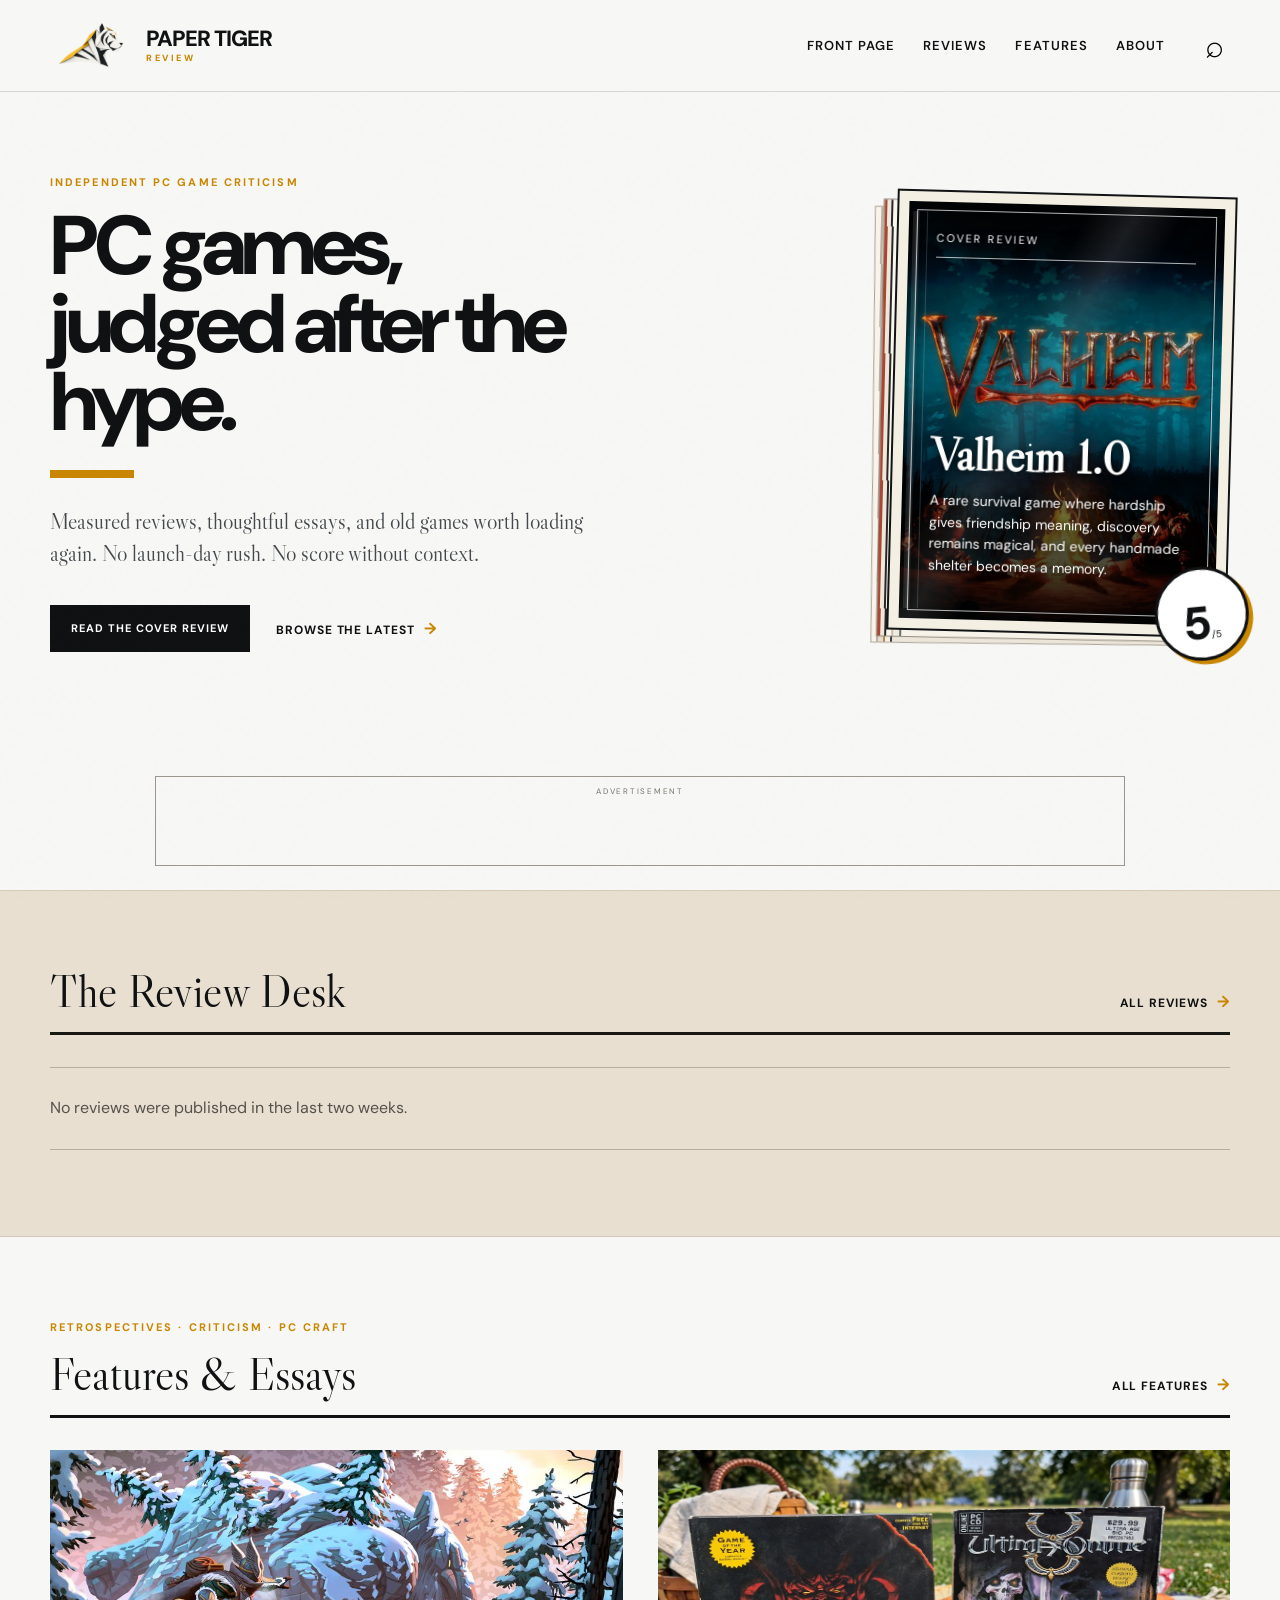
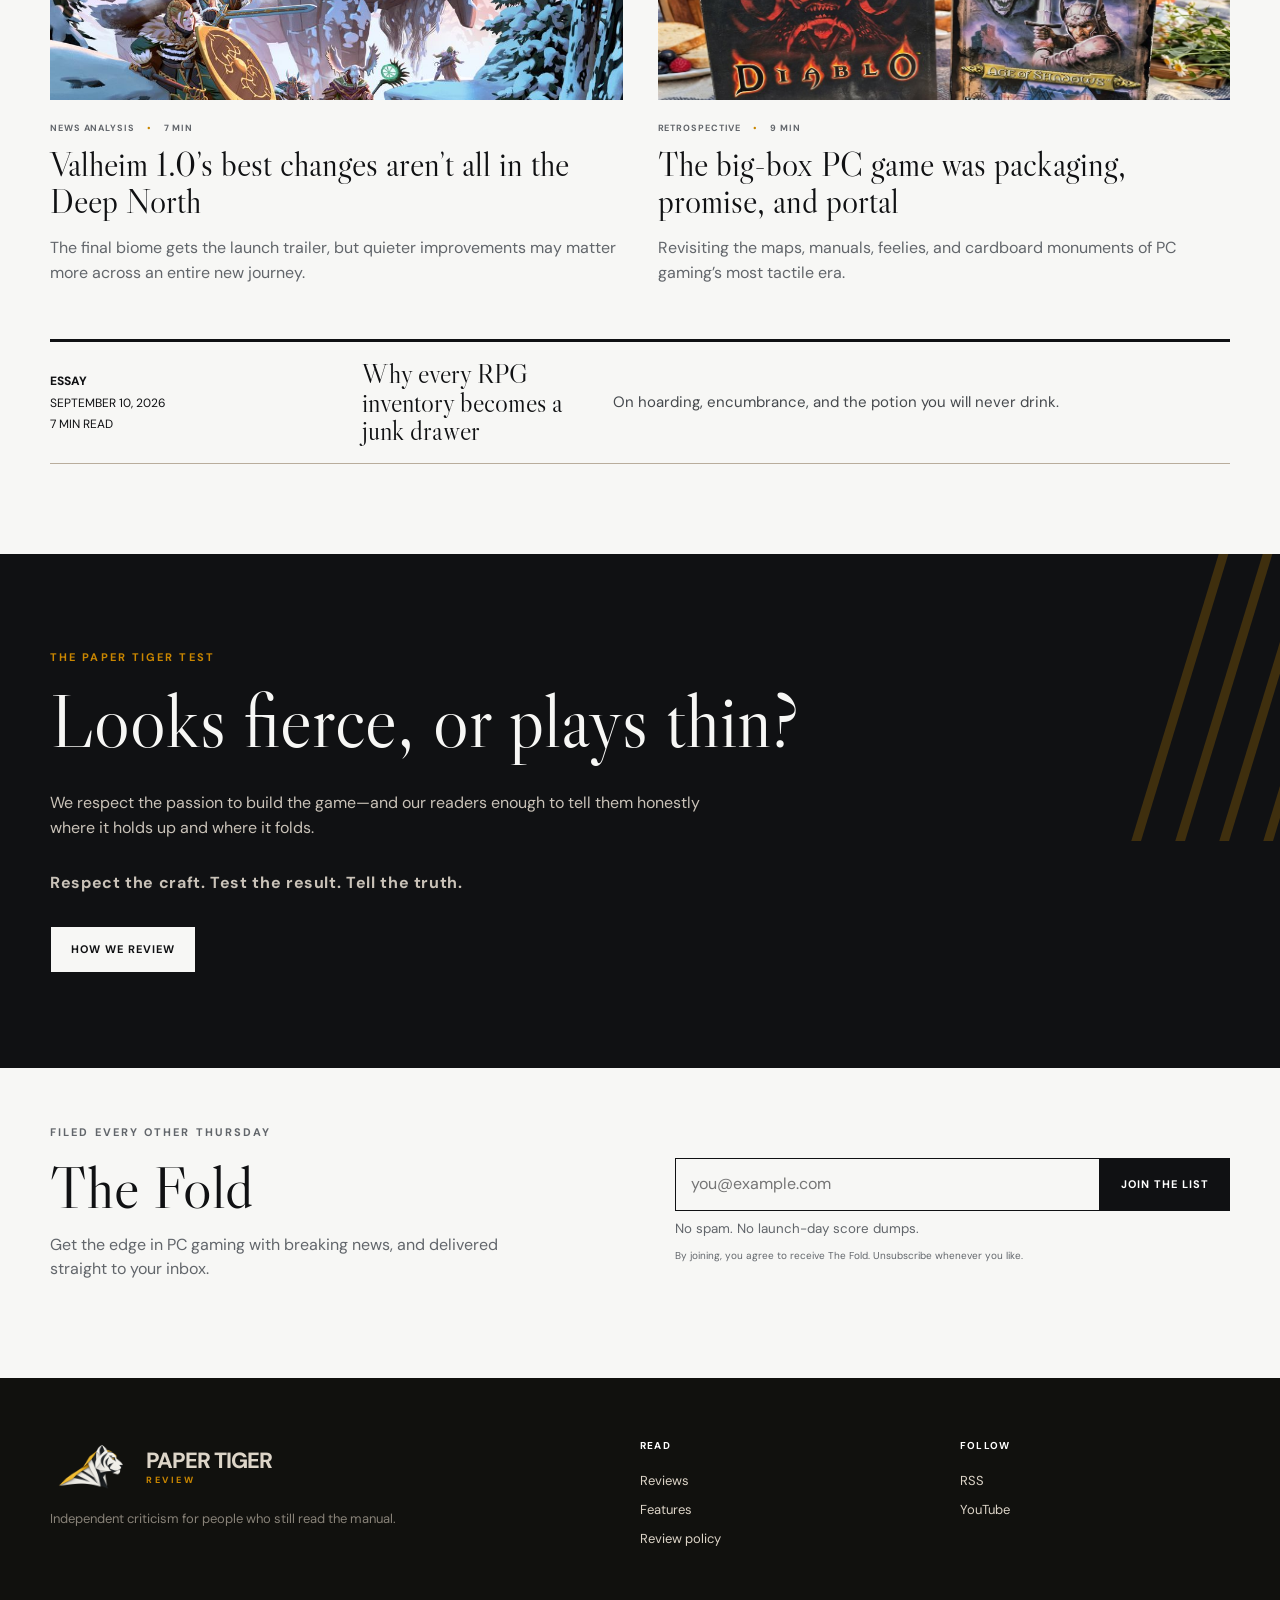
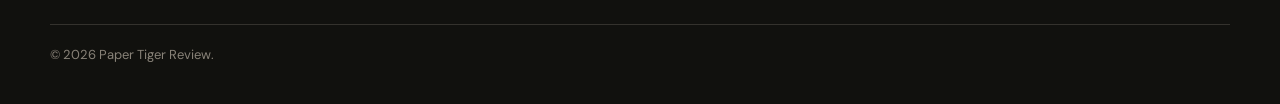
==== commit 8a62192c: "Publish mailing list without verification challenge" ====
--- a/index.html
+++ b/index.html
@@ -14,12 +14,8 @@
       src="https://pagead2.googlesyndication.com/pagead/js/adsbygoogle.js?client=ca-pub-6470382409965600"
       crossorigin="anonymous"
     ></script>
-    <script
-      src="https://challenges.cloudflare.com/turnstile/v0/api.js?render=explicit"
-      defer
-    ></script>
-    <script type="module" crossorigin src="/assets/index-CUsM8rLC.js"></script>
-    <link rel="stylesheet" crossorigin href="/assets/index-CUX5u9aU.css">
+    <script type="module" crossorigin src="/assets/index-CX7O4TPI.js"></script>
+    <link rel="stylesheet" crossorigin href="/assets/index-CW47G_Vi.css">
   </head>
 
   <body>
--- a/assets/index-CW47G_Vi.css
+++ b/assets/index-CW47G_Vi.css
@@ -0,0 +1 @@
+@import "https://fonts.googleapis.com/css2?family=DM+Sans:wght@400;500;600;700&family=Libre+Caslon+Display&display=swap";:root{--ink:#171713;--paper:#f4f0e7;--paper-deep:#e7dfd1;--red:#d83b2d;--muted:#6c685f;--line:#c9c0b1;--green:#1d6b4f;--max:1180px;--page-gutter:48px;--serif:"Libre Caslon Display", Georgia, serif;--sans:"DM Sans", Arial, sans-serif}.cover-cyan{background:#157584}.cover-gold{background:#b17818}.search-overlay{color:var(--paper);z-index:100;background:#11110ef5;place-content:center;padding:30px;display:grid;position:fixed;inset:0}.search-overlay>button{color:#fff;cursor:pointer;background:0 0;border:0;font-size:42px;position:absolute;top:18px;right:30px}.search-overlay label{font-family:var(--serif);font-size:clamp(30px,6vw,60px)}.search-overlay input{color:#fff;border:0;border-bottom:2px solid var(--red);width:min(720px,80vw);font-family:var(--sans);background:0 0;outline:none;margin-top:25px;padding:12px 0;font-size:20px;display:block}.search-overlay p{color:#aaa49a}.article-banner>span{white-space:pre-line;text-align:center;font-family:var(--serif);z-index:1;font-size:clamp(65px,12vw,170px);line-height:.78}*{box-sizing:border-box}html{scroll-behavior:smooth;overflow-x:clip}body{background:var(--paper);color:var(--ink);font-family:var(--sans);margin:0;line-height:1.55}body:before{content:"";pointer-events:none;opacity:.22;background-image:url("data:image/svg+xml,%3Csvg viewBox='0 0 180 180' xmlns='http://www.w3.org/2000/svg'%3E%3Cfilter id='n'%3E%3CfeTurbulence type='fractalNoise' baseFrequency='.9' numOctaves='3' stitchTiles='stitch'/%3E%3C/filter%3E%3Crect width='100%25' height='100%25' filter='url(%23n)' opacity='.08'/%3E%3C/svg%3E");position:fixed;inset:0}a{color:inherit;text-decoration:none}a:hover{-webkit-text-decoration-color:var(--red);text-decoration-color:var(--red)}button,input{font:inherit}.wrap,.article-banner{width:min(var(--max), calc(100% - var(--page-gutter)));max-width:100%;margin-inline:auto}.skip-link{z-index:20;background:#fff;padding:8px;position:absolute;top:8px;left:-999px}.skip-link:focus{left:8px}.sr-only{clip:rect(0, 0, 0, 0);width:1px;height:1px;position:absolute;overflow:hidden}.site-header{border-bottom:1px solid var(--line);height:82px;padding:0 max(24px, calc((100vw - var(--max)) / 2));z-index:10;background:#f4f0e7f5;align-items:center;gap:34px;display:flex;position:relative}.brand{align-items:center;gap:11px;margin-right:auto;display:flex}.brand-mark{background:var(--red);color:#fff;letter-spacing:-2px;place-items:center;width:43px;height:43px;font-weight:800;display:grid;transform:rotate(-2deg)}.brand-name{font-family:var(--serif);white-space:nowrap;font-size:22px}.brand-name em{font-family:var(--sans);text-transform:uppercase;letter-spacing:2px;font-size:9px;font-style:normal;display:block}.site-nav{text-transform:uppercase;letter-spacing:.08em;align-items:center;gap:28px;font-size:13px;font-weight:600;display:flex}.site-nav a{border-bottom:3px solid #0000;padding:30px 0 25px}.site-nav a:hover,.site-nav a.active{border-color:var(--red)}.search-button,.menu-button{cursor:pointer;background:0 0;border:0}.search-button{font-size:32px;line-height:1}.menu-button{text-transform:uppercase;letter-spacing:.1em;font-size:12px;font-weight:700;display:none}.hero{grid-template-columns:1.05fr .95fr;align-items:center;gap:7vw;padding-block:74px 90px;display:grid}.eyebrow{text-transform:uppercase;letter-spacing:.19em;color:var(--red);margin:0 0 16px;font-size:11px;font-weight:700}.hero h1,.archive-header h1,.article-heading h1,.about-hero h1{font-family:var(--serif);letter-spacing:-.045em;margin:0;font-weight:400;line-height:.97}.hero h1{max-width:700px;font-size:clamp(56px,7vw,92px)}.hero h1 em{color:var(--red);font-style:italic}.dek{font-family:var(--serif);color:#4d4a44;max-width:600px;margin:28px 0;font-size:22px;line-height:1.45}.hero-actions{align-items:center;gap:26px;margin-top:36px;display:flex}.button{border:1px solid var(--ink);text-transform:uppercase;letter-spacing:.09em;cursor:pointer;justify-content:center;align-items:center;padding:14px 20px;font-size:11px;font-weight:700;display:inline-flex}.button-dark{background:var(--ink);color:#fff}.button-dark:hover{background:var(--red);border-color:var(--red)}.button-paper{background:var(--paper);color:var(--ink)}.text-link{text-transform:uppercase;letter-spacing:.08em;font-size:12px;font-weight:700}.text-link span{color:var(--red);margin-left:5px;font-size:16px}.cover-story{justify-self:end;max-width:500px;transition:all .25s;display:block;position:relative;transform:rotate(1.5deg)}.cover-story:hover{transform:rotate(0)translateY(-5px)}.cover-art{aspect-ratio:4/5.2;color:#fff;flex-direction:column;padding:28px;display:flex;position:relative;overflow:hidden;box-shadow:18px 20px #d9d0c1}.cover-fire{background:radial-gradient(circle at 66% 24%,#f0a23b 0 5%,#0000 6%),linear-gradient(145deg,#461210,#a52117 43%,#e66229 44%,#2c0909 71%)}.cover-violet{background:linear-gradient(135deg,#171128,#563b87 45%,#d2b7ff)}.cover-blue{background:linear-gradient(145deg,#0a1c30,#1e6693 52%,#8bd2d7)}.cover-green{background:linear-gradient(145deg,#10251d,#376f4a 55%,#9fbf7d)}.cover-red{background:linear-gradient(145deg,#250707,#9c1d1d 56%,#ef7a50)}.cover-kicker{text-transform:uppercase;letter-spacing:.18em;font-size:11px}.cover-glyph{font-family:var(--serif);opacity:.18;font-size:clamp(160px,22vw,270px);line-height:1;position:absolute;top:15%;right:5%}.cover-glyph.small{font-size:120px;top:20%;right:20%}.cover-caption{margin-top:auto}.cover-caption span{text-transform:uppercase;letter-spacing:.2em;font-size:10px}.cover-caption h2{font-family:var(--serif);margin:10px 0;font-size:46px;line-height:.93}.cover-caption p{max-width:260px;font-size:14px}.score-stamp{background:var(--paper);border:3px solid var(--ink);width:94px;height:94px;box-shadow:3px 3px 0 var(--red);border-radius:50%;justify-content:center;align-items:baseline;padding-top:18px;display:flex;position:absolute;bottom:-25px;right:-24px;transform:rotate(-7deg)}.score-stamp strong{font-family:var(--serif);font-size:46px}.score-stamp span{font-size:10px}.section{padding-block:84px}.section-heading{border-bottom:1px solid var(--ink);justify-content:space-between;align-items:end;margin-bottom:32px;padding-bottom:18px;display:flex}.section-heading h2,.newsletter h2,.manifesto h2{font-family:var(--serif);margin:0;font-size:45px;font-weight:400;line-height:1}.review-grid{grid-template-columns:repeat(3,1fr);gap:28px;display:grid}.review-card{border-bottom:1px solid var(--line);padding-bottom:18px}.card-art{aspect-ratio:16/10;margin-bottom:20px;display:block;position:relative;overflow:hidden}.meta{color:var(--muted);text-transform:uppercase;letter-spacing:.1em;gap:12px;font-size:9px;font-weight:700;display:flex}.meta span+span:before{content:"•";color:var(--red);margin-right:12px}.review-card h3,.feature-lead h3,.feature-list h3,.article-grid h2{font-family:var(--serif);margin:10px 0;font-weight:400;line-height:1.08}.review-card h3{font-size:31px}.review-card h3 a:hover,.feature-layout h3 a:hover,.article-grid h2 a:hover{text-decoration:underline;-webkit-text-decoration-color:var(--red);text-decoration-color:var(--red);text-decoration-thickness:2px}.review-card p{color:#555149;font-size:14px}.card-footer{justify-content:space-between;align-items:center;margin-top:20px;display:flex}.verdict{text-transform:uppercase;letter-spacing:.12em;border:1px solid var(--ink);padding:6px 8px;font-size:9px;font-weight:700;display:inline-block}.verdict.recommended{background:var(--green);color:#fff;border-color:var(--green)}.verdict.paper-tiger{background:var(--red);color:#fff;border-color:var(--red)}.mini-score{font-family:var(--serif);font-size:26px}.manifesto{background:var(--ink);color:var(--paper);padding-block:95px;position:relative;overflow:hidden}.manifesto:after{content:"////";font-family:var(--serif);letter-spacing:-80px;color:#d83b2d2e;font-size:420px;line-height:1;position:absolute;top:-70px;right:-20px}.manifesto-inner{z-index:1;position:relative}.manifesto blockquote{font-family:var(--serif);max-width:900px;margin:0 0 30px;font-size:clamp(40px,6vw,75px);line-height:1.05}.manifesto-inner>p:not(.eyebrow){color:#c9c2b8;max-width:650px;margin-bottom:30px}.feature-layout{grid-template-columns:1.25fr .75fr;gap:60px;display:grid}.feature-image{aspect-ratio:16/9;color:#fff;place-items:center;margin-bottom:22px;display:grid;position:relative;overflow:hidden}.feature-image span{font-family:var(--serif);letter-spacing:-.06em;font-size:clamp(45px,7vw,85px);line-height:.75}.stripes{background:repeating-linear-gradient(115deg,#181813 0 36px,#d83b2d 36px 42px,#ece3d4 42px 66px)}.feature-cyan{background:#157584}.feature-red{background:#9f251d}.feature-gold{background:#b17818}.feature-lead h3{font-size:38px}.feature-lead>p{color:var(--muted)}.feature-list article{border-top:1px solid var(--line);grid-template-columns:48px 1fr;gap:22px;padding:24px 0;display:grid}.feature-list .number{font-family:var(--serif);color:var(--red);font-size:24px}.feature-list h3{margin-top:6px;font-size:25px}.feature-list p{color:var(--muted);margin-bottom:0;font-size:13px}.newsletter{border-top:1px solid var(--ink);grid-template-columns:1fr 1fr;gap:70px;padding-block:56px 80px;display:grid}.newsletter h2{font-size:60px}.newsletter p{max-width:500px;color:var(--muted)}.newsletter-form{grid-template-columns:1fr auto;align-self:center;display:grid}.newsletter-form input{border:1px solid var(--ink);background:0 0;min-width:0;padding:13px 15px}.newsletter-form small{color:var(--muted);grid-column:1/-1;margin-top:8px}.site-footer{color:#ddd5c8;background:#11110e;padding:60px 0 26px}.footer-grid{grid-template-columns:2fr 1fr 1fr;gap:50px;display:grid}.footer-brand{margin-bottom:16px}.footer-grid>div:not(:first-child){flex-direction:column;align-items:flex-start;gap:9px;font-size:13px;display:flex}.footer-grid>div:not(:first-child) strong{color:#fff;text-transform:uppercase;letter-spacing:.12em;margin-bottom:8px;font-size:10px}.footer-grid>div:not(:first-child) a:hover{color:#fff;text-decoration:underline}.footer-grid p{color:#888278;font-size:13px}.copyright{border-top:1px solid #34322d;grid-column:1/-1;margin-top:25px;padding-top:20px}.archive-page{padding-block:70px 100px}.archive-header{max-width:760px;margin-bottom:55px}.archive-header h1{font-size:clamp(58px,8vw,94px)}.archive-header>p:last-child{font-family:var(--serif);color:var(--muted);font-size:22px}.filter-bar{border-bottom:1px solid var(--ink);justify-content:space-between;align-items:end;gap:25px;padding-bottom:18px;display:flex}.filter-bar label{text-transform:uppercase;letter-spacing:.1em;flex-direction:column;gap:7px;font-size:10px;font-weight:700;display:flex}.filter-bar input{border:0;border-bottom:1px solid var(--line);background:0 0;outline:none;width:290px;padding:7px 0}.filter-bar input:focus{border-color:var(--red)}.filter-buttons{flex-wrap:wrap;gap:8px;display:flex}.filter-buttons button{border:1px solid var(--line);text-transform:uppercase;letter-spacing:.08em;cursor:pointer;background:0 0;padding:8px 11px;font-size:10px}.filter-buttons button.active,.filter-buttons button:hover{background:var(--ink);color:#fff;border-color:var(--ink)}.review-list article{border-bottom:1px solid var(--line);grid-template-columns:145px 1fr 80px;align-items:center;gap:30px;padding:30px 0;display:grid}.list-art{aspect-ratio:4/3;color:#fff;font-family:var(--serif);place-items:center;font-size:60px;display:grid}.review-list h2{font-family:var(--serif);margin:4px 0;font-size:36px;font-weight:400}.review-list p{color:var(--muted);margin:0 0 12px}.review-list article>strong{font-family:var(--serif);text-align:right;font-size:48px}.review-list article[hidden]{display:none}.prototype-note{color:var(--muted);margin-top:24px;font-size:12px;font-style:italic}.article-grid{grid-template-columns:repeat(2,1fr);gap:60px 35px;display:grid}.article-grid h2{font-size:34px}.article-grid p{color:var(--muted)}.article-hero{grid-template-columns:1fr auto;align-items:end;gap:60px;padding-block:70px 50px;display:grid}.article-heading{max-width:850px}.article-heading.wide{max-width:1000px}.article-heading h1{font-size:clamp(54px,8vw,100px)}.article-heading.wide h1{font-size:clamp(48px,7vw,86px)}.article-dek{font-family:var(--serif);color:var(--muted);max-width:800px;font-size:24px;line-height:1.35}.byline{align-items:center;gap:12px;margin-top:28px;display:flex}.byline p{text-transform:uppercase;letter-spacing:.08em;margin:0;font-size:11px;line-height:1.5}.avatar{background:var(--ink);color:#fff;border-radius:50%;place-items:center;width:40px;height:40px;font-size:11px;display:grid}.review-score{border:2px solid var(--ink);text-align:center;width:180px;box-shadow:7px 7px 0 var(--red);padding:18px;transform:rotate(1deg)}.review-score span,.review-score small{text-transform:uppercase;letter-spacing:.1em;font-size:9px;display:block}.review-score strong{font-family:var(--serif);font-size:78px;line-height:1;display:block}.article-banner{color:#fff;place-items:center;height:min(53vw,590px);display:grid;position:relative;overflow:hidden}.article-banner .cover-glyph{font-size:min(40vw,510px);top:3%}.article-banner>p{text-transform:uppercase;letter-spacing:.1em;font-size:9px;position:absolute;bottom:10px;right:20px}.article-banner.stripes span{font-family:var(--serif);z-index:1;font-size:clamp(70px,14vw,190px);line-height:.75}.article-layout{grid-template-columns:230px minmax(0,720px);justify-content:center;gap:80px;padding-block:70px 110px;display:grid}.review-facts,.article-toc{border-top:3px solid var(--ink);align-self:start;padding-top:14px;position:sticky;top:20px}.review-facts h2{font-family:var(--serif);margin:0 0 14px;font-size:25px;font-weight:400}.review-facts dl{font-size:11px}.review-facts dt{text-transform:uppercase;letter-spacing:.1em;color:var(--muted);margin-top:12px;font-size:9px;font-weight:700}.review-facts dd{margin:2px 0}.performance{border-top:1px solid var(--line);margin-top:18px;padding-top:15px}.performance strong,.performance span{font-size:11px;display:block}.performance strong{color:var(--green)}.article-body{font-family:Georgia,serif;font-size:18px;line-height:1.8}.article-body .lead{font-size:23px;line-height:1.6}.article-body h2{font-family:var(--serif);margin:60px 0 18px;font-size:43px;font-weight:400;line-height:1.1}.article-body blockquote{border-left:5px solid var(--red);font-family:var(--serif);margin:50px 0;padding:8px 0 8px 28px;font-size:31px;line-height:1.3}.article-body .pull-quote{background:#f4f0e8;border-left:3px solid #d39a16;margin:48px 0;padding:18px 24px;font-size:24px}.inline-note{border-block:1px solid var(--line);grid-template-columns:90px 1fr;gap:20px;margin:45px 0;padding:22px;display:grid}.inline-note span{font-family:var(--sans);text-transform:uppercase;letter-spacing:.12em;color:var(--red);font-size:9px;font-weight:700}.inline-note p{margin:0;font-size:15px}.pros-cons{font-family:var(--sans);grid-template-columns:1fr 1fr;gap:30px;margin:45px 0;font-size:14px;display:grid}.pros-cons>div{border-top:3px solid var(--ink)}.pros-cons h3{font-family:var(--serif);font-size:24px;font-weight:400}.pros-cons li{margin:8px 0}.final-verdict{background:var(--ink);color:#fff;justify-content:space-between;align-items:center;margin-top:50px;padding:28px 30px;display:flex}.final-verdict h2{margin:0;font-size:34px}.final-verdict p{margin:5px 0;font-size:14px}.final-verdict>strong{font-family:var(--serif);color:#fff;font-size:74px}.disclosure{font-family:var(--sans);color:var(--muted);border-top:1px solid var(--line);margin-top:40px;padding-top:18px;font-size:11px}.article-toc{flex-direction:column;gap:10px;font-size:12px;display:flex}.article-toc strong{text-transform:uppercase;letter-spacing:.1em;margin-bottom:6px;font-size:9px}.article-toc a{color:var(--muted)}.article-toc a:hover{color:var(--red)}.about-hero{max-width:1000px;padding-block:90px}.about-hero h1{font-size:clamp(58px,8vw,105px)}.about-hero>p:last-child{font-family:var(--serif);max-width:780px;color:var(--muted);font-size:25px}.principles{border-top:1px solid var(--ink);grid-template-columns:repeat(2,1fr);margin-bottom:100px;display:grid}.principles article{border-bottom:1px solid var(--line);padding:38px 50px 38px 0;position:relative}.principles article:nth-child(odd){border-right:1px solid var(--line)}.principles article:nth-child(2n){padding-left:50px}.principles span{font-family:var(--serif);color:var(--red);font-size:20px}.principles h2{font-family:var(--serif);margin:8px 0;font-size:33px;font-weight:400}.principles p{color:var(--muted);max-width:470px}.score-guide{background:var(--ink);color:#fff;padding:80px 0}.score-guide h2{font-family:var(--serif);font-size:55px;font-weight:400}.score-rows>div{border-top:1px solid #3c3a35;grid-template-columns:120px 180px 1fr;align-items:center;gap:30px;padding:18px 0;display:grid}.score-rows strong{font-family:var(--serif);font-size:30px}.score-rows span{text-transform:uppercase;letter-spacing:.1em;font-size:11px;font-weight:700}.score-rows p{color:#a7a197;margin:0}.score-rows .tiger-row span,.score-rows .tiger-row strong{color:#ff5c4d}.about-copy{max-width:780px;padding-block:80px}.about-copy h2{font-family:var(--serif);font-size:42px;font-weight:400}.about-copy p{font-family:Georgia,serif;font-size:18px}.search-dialog{background:var(--paper);border:0;width:min(650px,100% - 32px);padding:35px;box-shadow:0 25px 80px #0008}.search-dialog::backdrop{background:#111b}.search-dialog form{position:absolute;top:13px;right:18px}.search-dialog form button{cursor:pointer;background:0 0;border:0;font-size:32px}.search-dialog label{font-family:var(--serif);margin-bottom:20px;font-size:30px;display:block}.search-dialog input{border:0;border-bottom:2px solid var(--ink);background:0 0;outline:none;width:100%;padding:12px 0;font-size:20px}.search-dialog p{color:var(--muted);font-size:12px}@media (width<=800px){:root{--page-gutter:30px}.site-header{gap:14px;height:70px;padding-inline:15px}.brand-name{font-size:18px}.brand-mark{width:38px;height:38px}.menu-button{display:block}.site-nav{background:var(--paper);border-bottom:1px solid var(--ink);flex-direction:column;align-items:flex-start;gap:0;padding:16px 20px;display:none;position:absolute;top:69px;left:0;right:0}.site-nav.open{display:flex}.site-nav a{width:100%;padding:12px 0}.hero{grid-template-columns:1fr;padding-block:48px}.hero h1{font-size:56px}.cover-story{justify-self:center;margin-top:20px}.review-grid,.feature-layout,.newsletter,.article-grid{grid-template-columns:1fr}.review-card{grid-template-columns:120px 1fr;gap:17px;display:grid}.review-card .card-art{aspect-ratio:4/5;margin:0}.section{padding-block:58px}.feature-layout{gap:45px}.newsletter{gap:20px}.footer-grid{grid-template-columns:1fr 1fr}.footer-grid>div:first-child{grid-column:1/-1}.filter-bar{flex-direction:column;align-items:stretch}.filter-bar input{width:100%}.review-list article{grid-template-columns:85px 1fr 45px;gap:14px}.review-list h2{font-size:28px}.review-list article>strong{font-size:34px}.article-hero{grid-template-columns:1fr;padding-block:45px}.article-heading h1{font-size:54px}.review-score{width:140px}.article-layout{grid-template-columns:1fr;padding-block:45px}.review-facts,.article-toc{position:static}.article-body{font-size:17px}.principles{grid-template-columns:1fr}.principles article:nth-child(odd){border-right:0}.principles article:nth-child(2n),.principles article{padding:30px 0}.score-rows>div{grid-template-columns:90px 1fr}.score-rows p{grid-column:1/-1}.pros-cons{grid-template-columns:1fr}}@media (width<=480px){.brand-name{display:none}.hero h1{font-size:47px}.hero-actions{flex-direction:column;align-items:flex-start}.cover-story{width:92%}.review-card{grid-template-columns:1fr}.review-card .card-art{aspect-ratio:16/10}.section-heading{flex-direction:column;align-items:flex-start;gap:15px}.newsletter-form{grid-template-columns:1fr}.newsletter-form input{border-right:1px solid var(--ink);border-bottom:0}.review-list article{grid-template-columns:70px 1fr}.review-list article>strong{display:none}.list-art{font-size:40px}.article-dek,.article-body .lead{font-size:20px}.article-body h2{font-size:36px}.article-body blockquote{font-size:25px}.final-verdict>strong{font-size:55px}.footer-grid{grid-template-columns:1fr}.footer-grid>div:first-child{grid-column:auto}}:root{--paper:#f7f7f5;--paper-deep:#e8e9e7;--ink:#101113;--muted:#62666b;--line:#d4d6d7;--red:#c98600;--green:#16704c;--bg-hero:#f7f7f5;--bg-review-desk:#e8dfd0;--bg-review-card:#f9f7f2;--bg-dark-section:#101113;--bg-footer:#11110e}body{background:var(--bg-hero)}body:before{opacity:.08}.article-body .review-section-verdict{background:#faf6ed;margin-top:60px}.article-body .review-section-verdict .review-section-copy{color:#f8f1e4;background:linear-gradient(135deg,#17232d 0%,#202d37 100%);padding:clamp(30px,5vw,52px)}.article-body .review-section-verdict .review-section-copy h2{color:#dfb85e;margin:0 0 22px}.article-body .review-section-verdict .review-section-copy p:last-child{margin-bottom:0}.article-body .review-section-verdict .pros-cons{margin:0;padding:42px clamp(24px,5vw,52px) 48px}.article-body .review-section-verdict .pros-cons>div:first-child{border-top-color:#496943}.article-body .review-section-verdict .pros-cons>div:last-child{border-top-color:#a9563a}.article-body .review-section-verdict .pros-cons>div:first-child h3{color:#365b36}.article-body .review-section-verdict .pros-cons>div:first-child li::marker{color:#365b36}.article-body .review-section-verdict .pros-cons>div:last-child h3{color:#9b4933}.article-body .review-section-verdict .pros-cons>div:last-child li::marker{color:#9b4933}.site-header{background:#f7f7f5f5;height:92px}.brand{gap:14px}.brand-logo{object-fit:contain;object-position:center;filter:none;width:82px;height:58px}.brand-mark{display:none}.brand-name{font-family:var(--sans);letter-spacing:-.045em;text-transform:uppercase;font-size:22px;font-weight:800;line-height:.9}.brand-name em{color:var(--red);letter-spacing:.28em;margin-top:5px;font-size:9px}.site-nav a{padding-top:35px;padding-bottom:30px}.hero{padding-block:82px 100px}.hero h1{max-width:760px;font-family:var(--sans);letter-spacing:-.065em;font-size:clamp(52px,6.5vw,88px);font-weight:800;line-height:.94}.hero h1:after{content:"";background:var(--red);width:84px;height:8px;margin-top:28px;display:block}.dek{color:#45494d}.section-heading{border-bottom-width:3px}.review-card,.feature-list article,.review-list article{border:1px solid var(--line);background:#fff;padding:14px}.review-card{flex-direction:column;min-width:0;display:flex;box-shadow:5px 5px #e2e3e1}.review-card>a{flex:none;display:block}.review-card .card-body{flex-direction:column;flex:1;min-width:0;display:flex}.review-card .card-footer{margin-top:auto;padding-top:20px}.card-art{width:100%;margin-bottom:18px}.review-list{gap:12px;margin-top:22px;display:grid}.review-list article{border-bottom:1px solid var(--line)}.manifesto{background:var(--bg-dark-section)}.manifesto:after{color:#c9860040}.manifesto .manifesto-creed{color:#fff;letter-spacing:.04em;margin:24px 0 32px;font-weight:700}.newsletter{border-top:0}.newsletter-form button:disabled{cursor:wait;opacity:.65}.newsletter-trap{width:1px!important;height:1px!important;position:absolute!important;left:-10000px!important;overflow:hidden!important}.form-message.success{color:var(--green);font-weight:700}.form-message.error{color:#9b2c22;font-weight:700}.consent-note{color:var(--muted);max-width:430px;margin:8px 0 0;font-size:10px}.cover-diablo{background:radial-gradient(circle at 50% 40%,#bc1a17 0 8%,#0000 30%),linear-gradient(145deg,#050505 0 35%,#32100f 65%,#100000 100%)}.cover-diablo:before{content:"";mix-blend-mode:screen;background:repeating-linear-gradient(118deg,#0000 0 48px,#ed1c243d 49px 53px);position:absolute;inset:0}.cover-diablo .cover-glyph{color:#ed1c24;opacity:.6;text-shadow:0 0 30px #e21d1d}.cover-story:before{content:"";z-index:0;background:linear-gradient(90deg,#a94735 0 3px,#eee7da 3px 7px,#272727 7px 9px,#faf7f0 9px 14px,#c7bdad 14px 16px,#f0eadf 16px 22px,#64736b 22px 24px,#f8f3e9 24px 100%);border:1px solid #938b80;position:absolute;inset:7px 13px -8px -14px;transform:rotate(-.45deg)}.cover-story:after{content:"";z-index:-1;background:linear-gradient(90deg,#f8f4ec 0 5px,#bbb2a5 5px 7px,#e5ddd0 7px 12px,#b48a42 12px 14px,#f5f0e7 14px 19px,#3c3c3b 19px 21px,#ece5d9 21px 100%);border:1px solid #aaa195;position:absolute;inset:13px 22px -13px -21px;transform:rotate(-.9deg)}.cover-story .cover-art{box-sizing:border-box;z-index:1;box-shadow:none;border:10px solid #f4efe3;outline:2px solid #111315}.cover-story-image{object-fit:cover;z-index:0;width:100%;height:100%;position:absolute;inset:0}.cover-story .cover-art:after{content:"";z-index:1;pointer-events:none;background:linear-gradient(118deg,#0000 0 34%,#ffffff1a 43%,#0000 52%),linear-gradient(#00000014 35%,#000000e0 100%);position:absolute;inset:0}.cover-story .cover-art:before{content:"";pointer-events:none;z-index:2;border:1px solid #ffffffb3;position:absolute;inset:8px;box-shadow:inset 0 0 0 1px #0a0c0e73}.cover-story .cover-spine{pointer-events:none;z-index:2;background:linear-gradient(90deg,#0000006b 0,#0000001f 24%,#fff3 45%,#0000002e 62%,#0000 100%);width:18px;position:absolute;top:10px;bottom:10px;left:0;box-shadow:1px 0 #ffffff29,-1px 0 #00000047}.cover-story .cover-spine:after{content:"";background:linear-gradient(90deg,#ffffff1f,#0000);width:2px;position:absolute;top:0;bottom:0;left:4px}.cover-story .cover-kicker,.cover-caption{z-index:3;text-shadow:0 2px 8px #000c;position:relative}.cover-story .cover-kicker{border-bottom:1px solid #ffffffb3;padding-bottom:10px}.score-stamp{z-index:3;color:var(--ink);box-shadow:4px 4px 0 var(--red);background:#fff}.score-stamp strong{font-family:var(--sans);font-weight:800}.cover-diablo.card-art,.cover-diablo.list-art,.cover-diablo.article-banner{position:relative;overflow:hidden}.cover-diablo.card-art:after,.cover-diablo.list-art:after{content:"IV";font-family:var(--serif);color:#ed1c24a6;place-items:center;font-size:110px;display:grid;position:absolute;inset:0}.stars{white-space:nowrap;align-items:center;gap:9px;line-height:1;display:inline-flex;position:relative}.star-row{align-items:center;gap:2px;font-size:19px;display:inline-flex}.star{text-shadow:0 1px #00000014;line-height:1;display:block}.star-filled{color:#e0a400}.star-empty{color:#b8babd}.stars b{font-family:var(--sans);letter-spacing:0;color:var(--ink);font-size:10px;font-weight:700}.stars-large{flex-direction:column;gap:9px;margin:12px 0;display:flex}.stars-large .star-row{gap:3px;font-size:34px}.stars-large b{color:inherit;margin:0;font-size:12px;display:block}.review-list article>.stars{place-self:center end}.review-list article>.stars b{text-align:right;margin:7px 0 0;display:block}.review-score{width:225px;box-shadow:8px 8px 0 var(--red);background:#fff}.review-score>strong{display:none}.review-score small{margin-top:8px}.review-score .star-row{letter-spacing:0;font-size:34px;display:inline-flex}.review-score .star{font-size:inherit}.final-verdict>.stars{color:#54565a}.final-verdict>.stars b{color:#fff}.article-banner.cover-diablo{background:radial-gradient(circle,#8f1412 0,#0000 35%),linear-gradient(145deg,#050505,#2a0a09)}.article-banner.cover-diablo>span{color:#ed1c24;opacity:.8;text-shadow:0 0 45px #9c0909}.article-banner>img{object-fit:cover;object-position:center;width:100%;height:100%;display:block}.article-banner.article-banner-logo{background:radial-gradient(circle at 50% 46%,#54251c 0,#201716 42%,#0000 72%),#090c0d}.article-banner.article-banner-logo>img{box-sizing:border-box;object-fit:contain;padding:clamp(42px,8vw,110px)}.article-body a{color:var(--red);text-decoration:underline}.pull-quote{color:var(--ink);border-left:3px solid #d89a18;margin:42px 0;padding:4px 0 4px 22px;font-family:Georgia,Times New Roman,serif;font-size:clamp(20px,2.2vw,28px);font-style:normal;font-weight:500;line-height:1.38}.score-rows strong{letter-spacing:4px;color:#f3f3f2}.score-rows .tiger-row strong{color:#ff4a4f}.footer-brand .brand-logo{width:70px;height:70px}.site-footer{background:var(--bg-footer)}.card-art img,.list-art img,.feature-image img{object-fit:cover;width:100%;height:100%;display:block}.four-up{grid-template-columns:repeat(4,minmax(0,1fr));gap:18px}.four-up .review-card h3{font-size:27px}.four-up .review-card p{font-size:13px}.pending{text-transform:uppercase;letter-spacing:.12em;color:var(--muted);font-size:9px;font-weight:700}.review-list article>.pending{justify-self:end}.review-desk{background:var(--bg-review-desk);border-block:1px solid #d6c9b7}.review-desk-inner{padding-block:78px 86px}.review-desk .section-heading{border-color:#171713}.review-desk .review-card{background:var(--bg-review-card);border-color:#cfc3b2;box-shadow:5px 5px #d5c8b6}.homepage-review-rows{border-top:3px solid var(--ink);margin-top:38px}.homepage-review-row{color:inherit;border-bottom:1px solid #b9ad9c;grid-template-columns:minmax(210px,.7fr) minmax(220px,.55fr) minmax(300px,1.5fr);align-items:center;gap:14px 24px;padding:18px 0;text-decoration:none;transition:background-color .15s;display:grid}.homepage-review-row-meta{font-family:var(--sans);text-transform:uppercase;flex-direction:column;gap:3px;font-size:12px;display:flex}.homepage-review-row-meta span:first-child{font-weight:800}.homepage-review-row h3{font-family:var(--serif);margin:0;font-size:27px;font-weight:400;line-height:1.05}.homepage-review-row:hover{background:#ffffff52}.homepage-review-row:hover h3{text-decoration:underline;-webkit-text-decoration-color:var(--red);text-decoration-color:var(--red)}.homepage-review-row:focus-visible{outline:3px solid var(--red);outline-offset:3px}.homepage-review-row p{color:#45494d;margin:0;font-size:15px}.review-desk-empty{color:#55524c;font-family:var(--sans);border-block:1px solid #b9ad9c;margin:0;padding:28px 0}.features-home{background:var(--bg-hero)}.features-home-inner{padding-block:82px 90px}.features-home .feature-image{aspect-ratio:auto;height:clamp(190px,21vw,250px);min-height:0}.homepage-ad{padding-block:24px}.ad-slot{color:#77736b;text-align:center;font-family:var(--sans);background:repeating-linear-gradient(135deg,#10111306 0 8px,#0000 8px 16px);border:1px dashed #9b978f;flex-direction:column;justify-content:center;align-items:center;display:flex}.ad-slot span{text-transform:uppercase;letter-spacing:.22em;margin-bottom:6px;font-size:8px}.ad-slot strong{text-transform:uppercase;letter-spacing:.1em;color:#55524c;font-size:11px}.ad-slot small{margin-top:4px;font-size:9px}.ad-slot-live{background:0 0;border-style:solid;padding-top:8px;display:block}.ad-slot-live>span{text-align:center;display:block}.ad-slot-live .adsbygoogle{width:100%}.ad-slot-leaderboard{max-width:970px;min-height:90px;margin-inline:auto}.ad-slot-sidebar{height:250px;margin-top:24px}.ad-slot-inline{min-height:180px;font-family:var(--sans);margin:52px 0}@media (width<=800px){.site-header{height:76px}.brand-logo{width:50px;height:50px}.site-nav{top:75px}.review-card{padding:10px}.review-list article{grid-template-columns:85px 1fr}.review-list article>.stars{grid-column:2;justify-self:start}.review-score{width:190px}.four-up{grid-template-columns:repeat(2,1fr)}.ad-slot-sidebar{display:none}.homepage-review-row{grid-template-columns:1fr}.homepage-review-row-meta{flex-flow:wrap;gap:8px 16px}}@media (width<=480px){.brand-name{font-size:15px;display:block}.brand-logo{width:42px;height:42px}.search-button{display:none}.hero h1{font-size:44px}.four-up{grid-template-columns:1fr}}.review-builder{max-width:1600px;margin:0 auto;padding:48px clamp(20px,4vw,64px) 80px}.builder-header{border-bottom:3px solid var(--ink);justify-content:space-between;align-items:end;gap:32px;margin-bottom:28px;padding-bottom:22px;display:flex}.builder-header h1{font-family:var(--sans);letter-spacing:-.055em;margin:4px 0 0;font-size:clamp(42px,5vw,72px);line-height:.95}.builder-actions{flex-wrap:wrap;gap:10px;display:flex}.builder-actions .button{cursor:pointer}.builder-workspace{grid-template-columns:minmax(0,1.35fr) minmax(340px,.65fr);align-items:start;gap:28px;display:grid}.builder-form{gap:18px;display:grid}.builder-form>section{border:1px solid var(--line);background:#fff;padding:24px}.builder-form h2{font-family:var(--sans);margin:0 0 18px;font-size:22px}.builder-fields{grid-template-columns:repeat(2,minmax(0,1fr));gap:16px;display:grid}.builder-field{gap:7px;display:grid}.builder-field-wide{grid-column:1/-1}.builder-field>span,.builder-section>div span{color:var(--muted);font-family:var(--sans);font-size:13px;font-weight:700}.builder-field input,.builder-field select,.builder-field textarea,.builder-section textarea{background:var(--paper);color:var(--ink);font:16px/1.5 var(--sans);border:1px solid #bfc1c1;border-radius:0;width:100%;padding:10px 12px}.builder-field textarea,.builder-section textarea{resize:vertical}.builder-section-title{justify-content:space-between;align-items:center;display:flex}.builder-section-title h2{margin-bottom:3px}.builder-section-title p{color:var(--muted);margin:0;font-size:14px}.builder-section-title button,.builder-section button{border:1px solid var(--ink);cursor:pointer;font:700 13px var(--sans);background:0 0;padding:8px 12px}.builder-section{border-top:1px solid var(--line);margin-top:20px;padding-top:20px}.builder-section>div{align-items:center;gap:10px;margin-bottom:8px;display:flex}.builder-section>div strong{background:var(--ink);color:#fff;font:700 12px var(--sans);place-items:center;width:24px;height:24px;display:grid}.builder-section>div button{color:#9b2c22;border:0;margin-left:auto;padding:4px}.builder-output{color:#f6f1e7;background:#151617;max-height:calc(100vh - 120px);position:sticky;top:108px;overflow:auto}.builder-output>div{font-family:var(--sans);border-bottom:1px solid #393b3d;justify-content:space-between;align-items:center;padding:14px 18px;display:flex}.builder-output>div span{color:#aeb1b3;font-size:13px}.builder-output pre{white-space:pre-wrap;word-break:break-word;margin:0;padding:20px;font:13px/1.55 Consolas,monospace;overflow:visible}.builder-error,.builder-message{color:#9b2c22;font-family:var(--sans);font-size:14px;font-weight:700}.builder-message{color:var(--green);margin:18px 0 0}@media (width<=1000px){.builder-workspace{grid-template-columns:1fr}.builder-output{max-height:520px;position:static}}@media (width<=650px){.builder-header{flex-direction:column;align-items:start}.builder-fields{grid-template-columns:1fr}.builder-field-wide{grid-column:auto}}
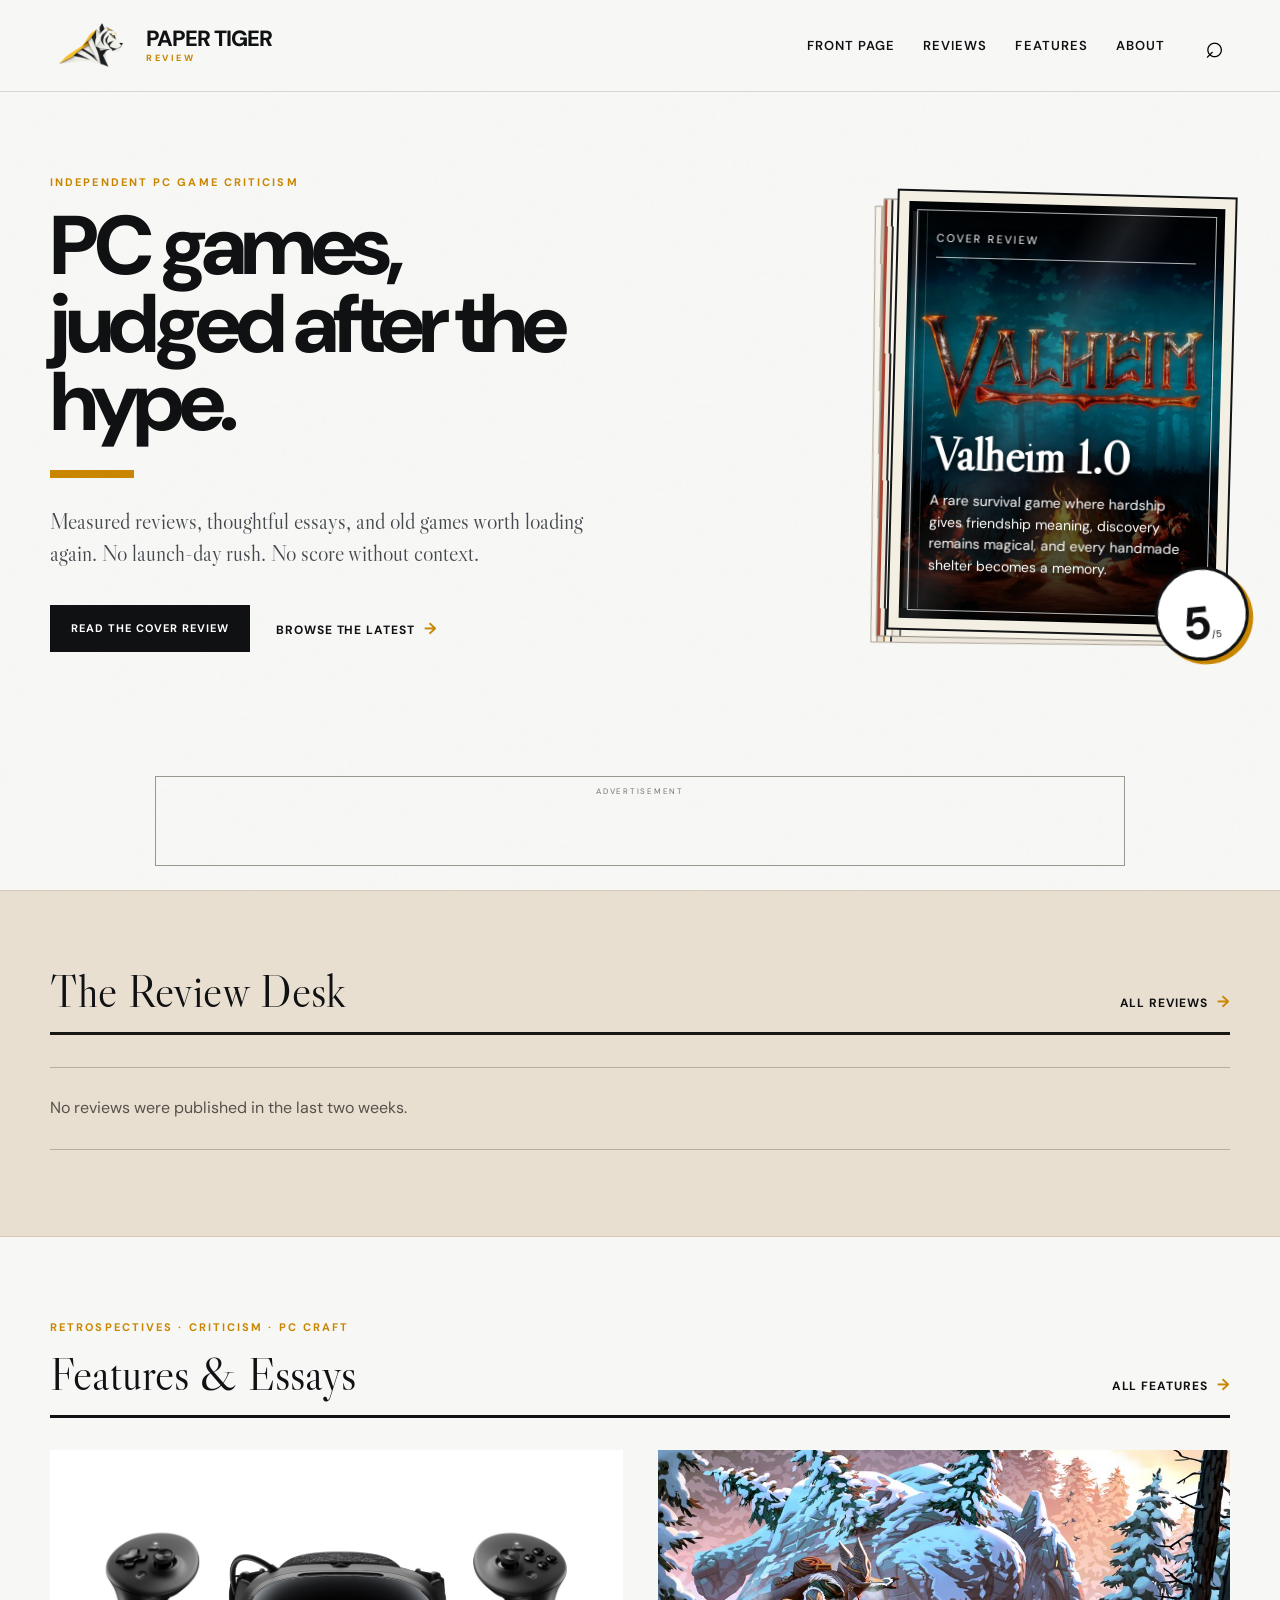
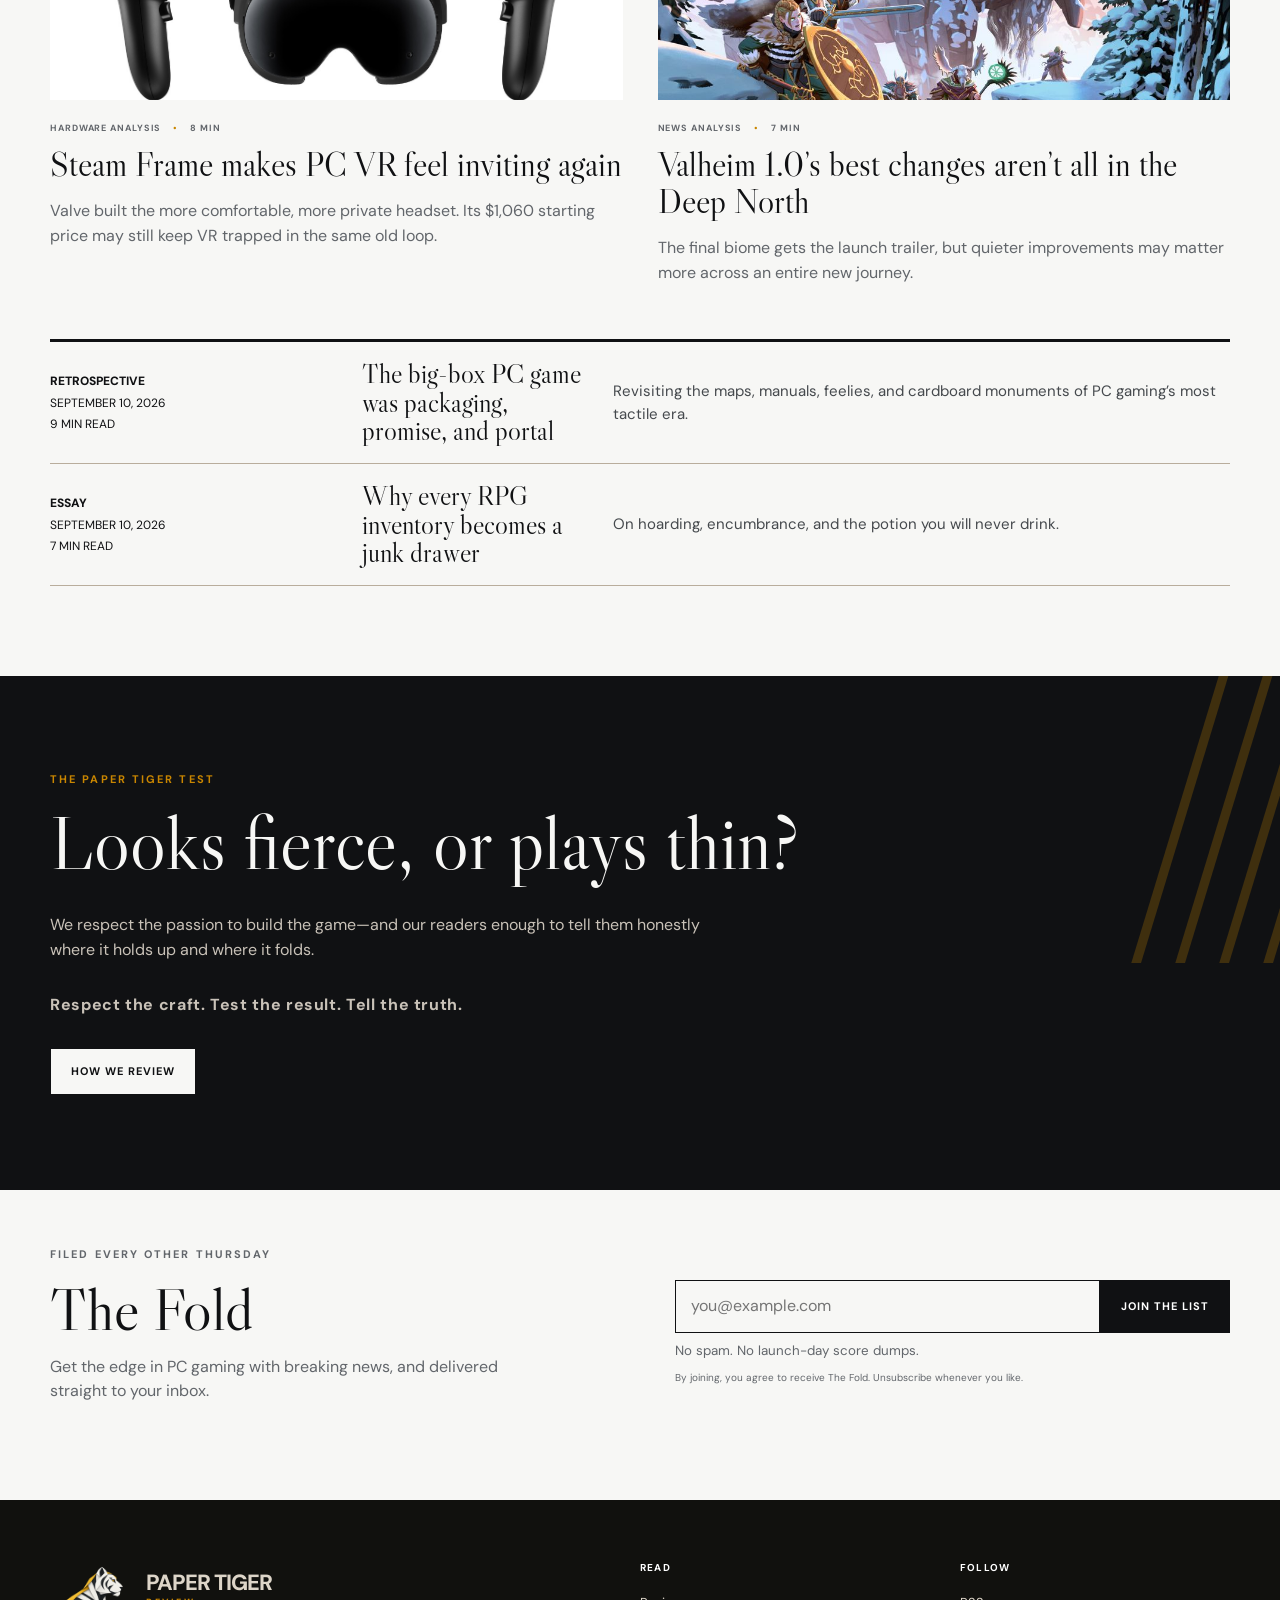
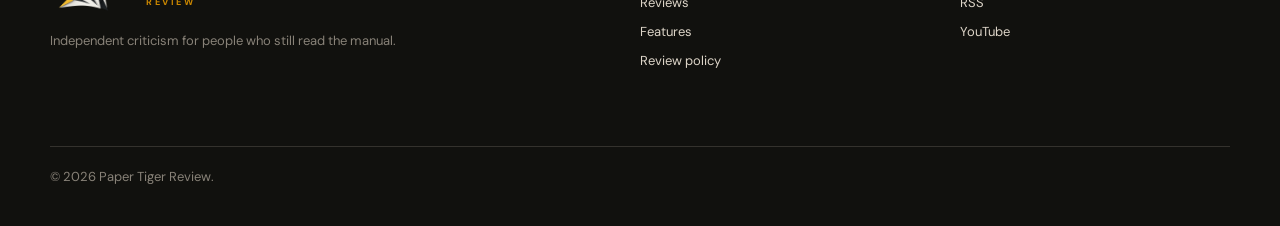
==== commit 00daa84e: "Publish production build" ====
--- a/index.html
+++ b/index.html
@@ -14,7 +14,7 @@
       src="https://pagead2.googlesyndication.com/pagead/js/adsbygoogle.js?client=ca-pub-6470382409965600"
       crossorigin="anonymous"
     ></script>
-    <script type="module" crossorigin src="/assets/index-CX7O4TPI.js"></script>
+    <script type="module" crossorigin src="/assets/index-B1v73MBL.js"></script>
     <link rel="stylesheet" crossorigin href="/assets/index-CW47G_Vi.css">
   </head>
 
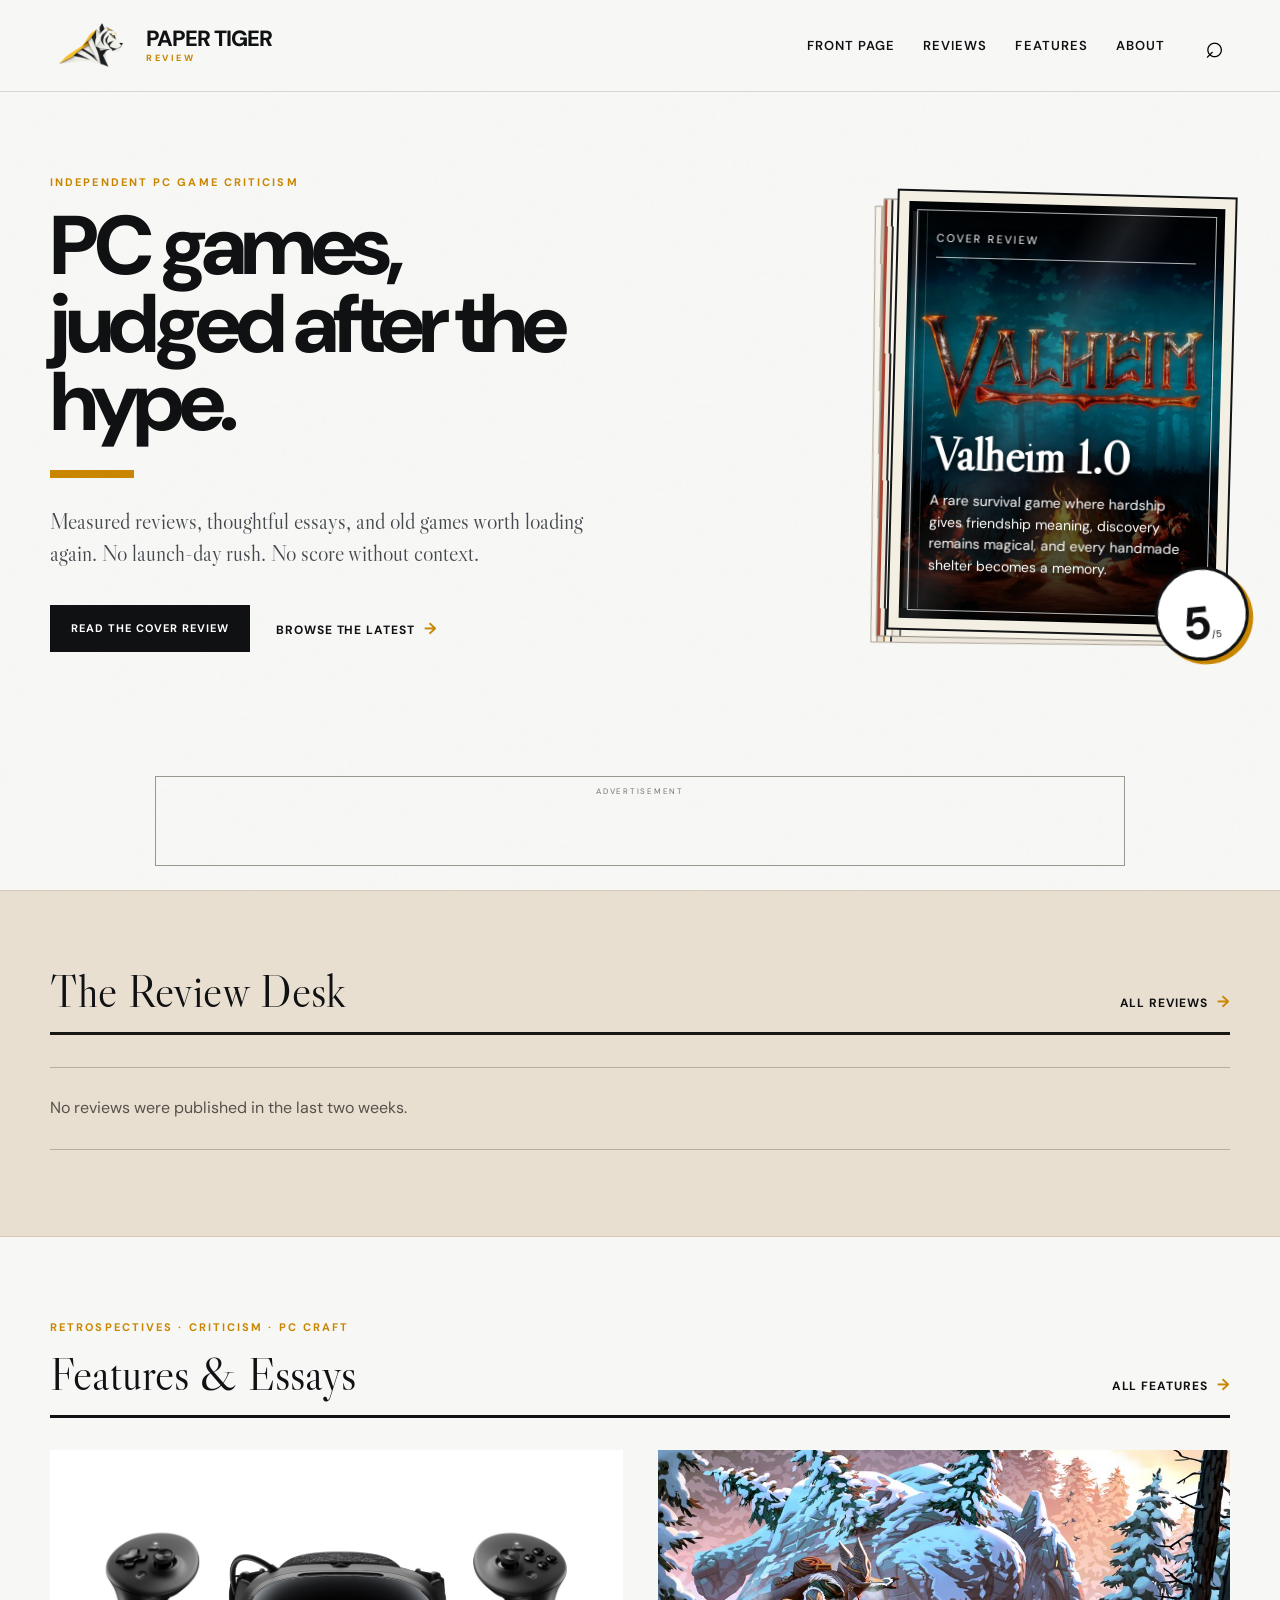
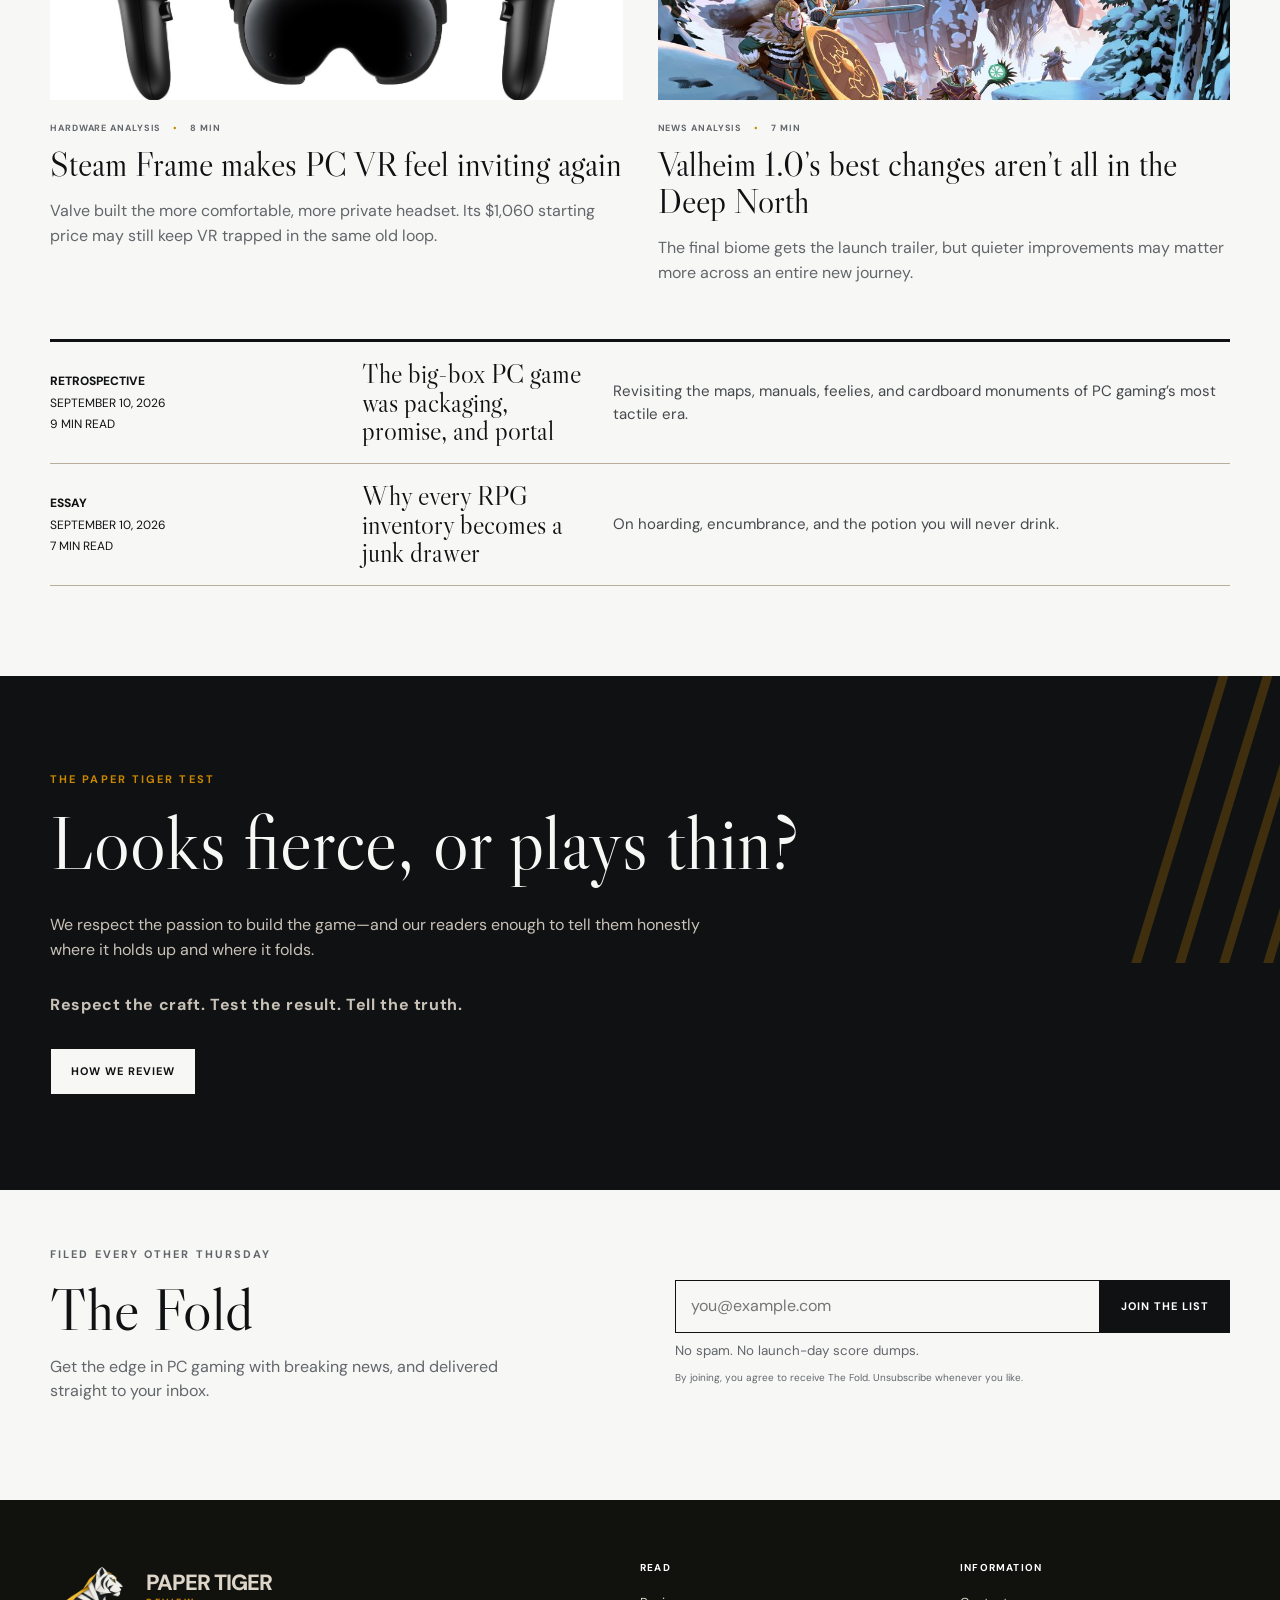
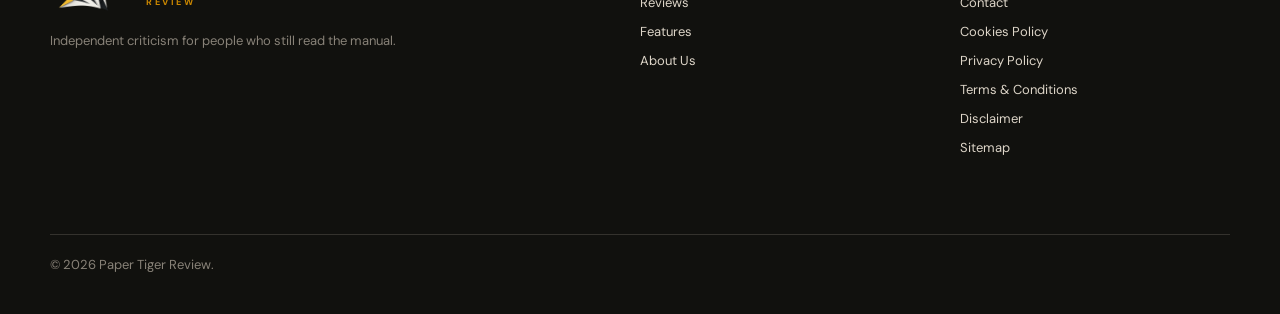
==== commit a8b092e2: "Publish production build" ====
--- a/index.html
+++ b/index.html
@@ -14,8 +14,8 @@
       src="https://pagead2.googlesyndication.com/pagead/js/adsbygoogle.js?client=ca-pub-6470382409965600"
       crossorigin="anonymous"
     ></script>
-    <script type="module" crossorigin src="/assets/index-B1v73MBL.js"></script>
-    <link rel="stylesheet" crossorigin href="/assets/index-CW47G_Vi.css">
+    <script type="module" crossorigin src="/assets/index-eBeWZfKl.js"></script>
+    <link rel="stylesheet" crossorigin href="/assets/index-BXNIsZmj.css">
   </head>
 
   <body>
--- a/assets/index-BXNIsZmj.css
+++ b/assets/index-BXNIsZmj.css
@@ -0,0 +1 @@
+@import "https://fonts.googleapis.com/css2?family=DM+Sans:wght@400;500;600;700&family=Libre+Caslon+Display&display=swap";:root{--ink:#171713;--paper:#f4f0e7;--paper-deep:#e7dfd1;--red:#d83b2d;--muted:#6c685f;--line:#c9c0b1;--green:#1d6b4f;--max:1180px;--page-gutter:48px;--serif:"Libre Caslon Display", Georgia, serif;--sans:"DM Sans", Arial, sans-serif}.cover-cyan{background:#157584}.cover-gold{background:#b17818}.search-overlay{color:var(--paper);z-index:100;background:#11110ef5;place-content:center;padding:30px;display:grid;position:fixed;inset:0}.search-overlay>button{color:#fff;cursor:pointer;background:0 0;border:0;font-size:42px;position:absolute;top:18px;right:30px}.search-overlay label{font-family:var(--serif);font-size:clamp(30px,6vw,60px)}.search-overlay input{color:#fff;border:0;border-bottom:2px solid var(--red);width:min(720px,80vw);font-family:var(--sans);background:0 0;outline:none;margin-top:25px;padding:12px 0;font-size:20px;display:block}.search-overlay p{color:#aaa49a}.article-banner>span{white-space:pre-line;text-align:center;font-family:var(--serif);z-index:1;font-size:clamp(65px,12vw,170px);line-height:.78}*{box-sizing:border-box}html{scroll-behavior:smooth;overflow-x:clip}body{background:var(--paper);color:var(--ink);font-family:var(--sans);margin:0;line-height:1.55}body:before{content:"";pointer-events:none;opacity:.22;background-image:url("data:image/svg+xml,%3Csvg viewBox='0 0 180 180' xmlns='http://www.w3.org/2000/svg'%3E%3Cfilter id='n'%3E%3CfeTurbulence type='fractalNoise' baseFrequency='.9' numOctaves='3' stitchTiles='stitch'/%3E%3C/filter%3E%3Crect width='100%25' height='100%25' filter='url(%23n)' opacity='.08'/%3E%3C/svg%3E");position:fixed;inset:0}a{color:inherit;text-decoration:none}a:hover{-webkit-text-decoration-color:var(--red);text-decoration-color:var(--red)}button,input{font:inherit}.wrap,.article-banner{width:min(var(--max), calc(100% - var(--page-gutter)));max-width:100%;margin-inline:auto}.skip-link{z-index:20;background:#fff;padding:8px;position:absolute;top:8px;left:-999px}.skip-link:focus{left:8px}.sr-only{clip:rect(0, 0, 0, 0);width:1px;height:1px;position:absolute;overflow:hidden}.site-header{border-bottom:1px solid var(--line);height:82px;padding:0 max(24px, calc((100vw - var(--max)) / 2));z-index:10;background:#f4f0e7f5;align-items:center;gap:34px;display:flex;position:relative}.brand{align-items:center;gap:11px;margin-right:auto;display:flex}.brand-mark{background:var(--red);color:#fff;letter-spacing:-2px;place-items:center;width:43px;height:43px;font-weight:800;display:grid;transform:rotate(-2deg)}.brand-name{font-family:var(--serif);white-space:nowrap;font-size:22px}.brand-name em{font-family:var(--sans);text-transform:uppercase;letter-spacing:2px;font-size:9px;font-style:normal;display:block}.site-nav{text-transform:uppercase;letter-spacing:.08em;align-items:center;gap:28px;font-size:13px;font-weight:600;display:flex}.site-nav a{border-bottom:3px solid #0000;padding:30px 0 25px}.site-nav a:hover,.site-nav a.active{border-color:var(--red)}.search-button,.menu-button{cursor:pointer;background:0 0;border:0}.search-button{font-size:32px;line-height:1}.menu-button{text-transform:uppercase;letter-spacing:.1em;font-size:12px;font-weight:700;display:none}.hero{grid-template-columns:1.05fr .95fr;align-items:center;gap:7vw;padding-block:74px 90px;display:grid}.eyebrow{text-transform:uppercase;letter-spacing:.19em;color:var(--red);margin:0 0 16px;font-size:11px;font-weight:700}.hero h1,.archive-header h1,.article-heading h1,.about-hero h1{font-family:var(--serif);letter-spacing:-.045em;margin:0;font-weight:400;line-height:.97}.hero h1{max-width:700px;font-size:clamp(56px,7vw,92px)}.hero h1 em{color:var(--red);font-style:italic}.dek{font-family:var(--serif);color:#4d4a44;max-width:600px;margin:28px 0;font-size:22px;line-height:1.45}.hero-actions{align-items:center;gap:26px;margin-top:36px;display:flex}.button{border:1px solid var(--ink);text-transform:uppercase;letter-spacing:.09em;cursor:pointer;justify-content:center;align-items:center;padding:14px 20px;font-size:11px;font-weight:700;display:inline-flex}.button-dark{background:var(--ink);color:#fff}.button-dark:hover{background:var(--red);border-color:var(--red)}.button-paper{background:var(--paper);color:var(--ink)}.text-link{text-transform:uppercase;letter-spacing:.08em;font-size:12px;font-weight:700}.text-link span{color:var(--red);margin-left:5px;font-size:16px}.cover-story{justify-self:end;max-width:500px;transition:all .25s;display:block;position:relative;transform:rotate(1.5deg)}.cover-story:hover{transform:rotate(0)translateY(-5px)}.cover-art{aspect-ratio:4/5.2;color:#fff;flex-direction:column;padding:28px;display:flex;position:relative;overflow:hidden;box-shadow:18px 20px #d9d0c1}.cover-fire{background:radial-gradient(circle at 66% 24%,#f0a23b 0 5%,#0000 6%),linear-gradient(145deg,#461210,#a52117 43%,#e66229 44%,#2c0909 71%)}.cover-violet{background:linear-gradient(135deg,#171128,#563b87 45%,#d2b7ff)}.cover-blue{background:linear-gradient(145deg,#0a1c30,#1e6693 52%,#8bd2d7)}.cover-green{background:linear-gradient(145deg,#10251d,#376f4a 55%,#9fbf7d)}.cover-red{background:linear-gradient(145deg,#250707,#9c1d1d 56%,#ef7a50)}.cover-kicker{text-transform:uppercase;letter-spacing:.18em;font-size:11px}.cover-glyph{font-family:var(--serif);opacity:.18;font-size:clamp(160px,22vw,270px);line-height:1;position:absolute;top:15%;right:5%}.cover-glyph.small{font-size:120px;top:20%;right:20%}.cover-caption{margin-top:auto}.cover-caption span{text-transform:uppercase;letter-spacing:.2em;font-size:10px}.cover-caption h2{font-family:var(--serif);margin:10px 0;font-size:46px;line-height:.93}.cover-caption p{max-width:260px;font-size:14px}.score-stamp{background:var(--paper);border:3px solid var(--ink);width:94px;height:94px;box-shadow:3px 3px 0 var(--red);border-radius:50%;justify-content:center;align-items:baseline;padding-top:18px;display:flex;position:absolute;bottom:-25px;right:-24px;transform:rotate(-7deg)}.score-stamp strong{font-family:var(--serif);font-size:46px}.score-stamp span{font-size:10px}.section{padding-block:84px}.section-heading{border-bottom:1px solid var(--ink);justify-content:space-between;align-items:end;margin-bottom:32px;padding-bottom:18px;display:flex}.section-heading h2,.newsletter h2,.manifesto h2{font-family:var(--serif);margin:0;font-size:45px;font-weight:400;line-height:1}.review-grid{grid-template-columns:repeat(3,1fr);gap:28px;display:grid}.review-card{border-bottom:1px solid var(--line);padding-bottom:18px}.card-art{aspect-ratio:16/10;margin-bottom:20px;display:block;position:relative;overflow:hidden}.meta{color:var(--muted);text-transform:uppercase;letter-spacing:.1em;gap:12px;font-size:9px;font-weight:700;display:flex}.meta span+span:before{content:"•";color:var(--red);margin-right:12px}.review-card h3,.feature-lead h3,.feature-list h3,.article-grid h2{font-family:var(--serif);margin:10px 0;font-weight:400;line-height:1.08}.review-card h3{font-size:31px}.review-card h3 a:hover,.feature-layout h3 a:hover,.article-grid h2 a:hover{text-decoration:underline;-webkit-text-decoration-color:var(--red);text-decoration-color:var(--red);text-decoration-thickness:2px}.review-card p{color:#555149;font-size:14px}.card-footer{justify-content:space-between;align-items:center;margin-top:20px;display:flex}.verdict{text-transform:uppercase;letter-spacing:.12em;border:1px solid var(--ink);padding:6px 8px;font-size:9px;font-weight:700;display:inline-block}.verdict.recommended{background:var(--green);color:#fff;border-color:var(--green)}.verdict.paper-tiger{background:var(--red);color:#fff;border-color:var(--red)}.mini-score{font-family:var(--serif);font-size:26px}.manifesto{background:var(--ink);color:var(--paper);padding-block:95px;position:relative;overflow:hidden}.manifesto:after{content:"////";font-family:var(--serif);letter-spacing:-80px;color:#d83b2d2e;font-size:420px;line-height:1;position:absolute;top:-70px;right:-20px}.manifesto-inner{z-index:1;position:relative}.manifesto blockquote{font-family:var(--serif);max-width:900px;margin:0 0 30px;font-size:clamp(40px,6vw,75px);line-height:1.05}.manifesto-inner>p:not(.eyebrow){color:#c9c2b8;max-width:650px;margin-bottom:30px}.feature-layout{grid-template-columns:1.25fr .75fr;gap:60px;display:grid}.feature-image{aspect-ratio:16/9;color:#fff;place-items:center;margin-bottom:22px;display:grid;position:relative;overflow:hidden}.feature-image span{font-family:var(--serif);letter-spacing:-.06em;font-size:clamp(45px,7vw,85px);line-height:.75}.stripes{background:repeating-linear-gradient(115deg,#181813 0 36px,#d83b2d 36px 42px,#ece3d4 42px 66px)}.feature-cyan{background:#157584}.feature-red{background:#9f251d}.feature-gold{background:#b17818}.feature-lead h3{font-size:38px}.feature-lead>p{color:var(--muted)}.feature-list article{border-top:1px solid var(--line);grid-template-columns:48px 1fr;gap:22px;padding:24px 0;display:grid}.feature-list .number{font-family:var(--serif);color:var(--red);font-size:24px}.feature-list h3{margin-top:6px;font-size:25px}.feature-list p{color:var(--muted);margin-bottom:0;font-size:13px}.newsletter{border-top:1px solid var(--ink);grid-template-columns:1fr 1fr;gap:70px;padding-block:56px 80px;display:grid}.newsletter h2{font-size:60px}.newsletter p{max-width:500px;color:var(--muted)}.newsletter-form{grid-template-columns:1fr auto;align-self:center;display:grid}.newsletter-form input{border:1px solid var(--ink);background:0 0;min-width:0;padding:13px 15px}.newsletter-form small{color:var(--muted);grid-column:1/-1;margin-top:8px}.site-footer{color:#ddd5c8;background:#11110e;padding:60px 0 26px}.footer-grid{grid-template-columns:2fr 1fr 1fr;gap:50px;display:grid}.footer-brand{margin-bottom:16px}.footer-grid>div:not(:first-child){flex-direction:column;align-items:flex-start;gap:9px;font-size:13px;display:flex}.footer-grid>div:not(:first-child) strong{color:#fff;text-transform:uppercase;letter-spacing:.12em;margin-bottom:8px;font-size:10px}.footer-grid>div:not(:first-child) a:hover{color:#fff;text-decoration:underline}.footer-grid p{color:#888278;font-size:13px}.copyright{border-top:1px solid #34322d;grid-column:1/-1;margin-top:25px;padding-top:20px}.archive-page{padding-block:70px 100px}.archive-header{max-width:760px;margin-bottom:55px}.archive-header h1{font-size:clamp(58px,8vw,94px)}.archive-header>p:last-child{font-family:var(--serif);color:var(--muted);font-size:22px}.filter-bar{border-bottom:1px solid var(--ink);justify-content:space-between;align-items:end;gap:25px;padding-bottom:18px;display:flex}.filter-bar label{text-transform:uppercase;letter-spacing:.1em;flex-direction:column;gap:7px;font-size:10px;font-weight:700;display:flex}.filter-bar input{border:0;border-bottom:1px solid var(--line);background:0 0;outline:none;width:290px;padding:7px 0}.filter-bar input:focus{border-color:var(--red)}.filter-buttons{flex-wrap:wrap;gap:8px;display:flex}.filter-buttons button{border:1px solid var(--line);text-transform:uppercase;letter-spacing:.08em;cursor:pointer;background:0 0;padding:8px 11px;font-size:10px}.filter-buttons button.active,.filter-buttons button:hover{background:var(--ink);color:#fff;border-color:var(--ink)}.review-list article{border-bottom:1px solid var(--line);grid-template-columns:145px 1fr 80px;align-items:center;gap:30px;padding:30px 0;display:grid}.list-art{aspect-ratio:4/3;color:#fff;font-family:var(--serif);place-items:center;font-size:60px;display:grid}.review-list h2{font-family:var(--serif);margin:4px 0;font-size:36px;font-weight:400}.review-list p{color:var(--muted);margin:0 0 12px}.review-list article>strong{font-family:var(--serif);text-align:right;font-size:48px}.review-list article[hidden]{display:none}.prototype-note{color:var(--muted);margin-top:24px;font-size:12px;font-style:italic}.article-grid{grid-template-columns:repeat(2,1fr);gap:60px 35px;display:grid}.article-grid h2{font-size:34px}.article-grid p{color:var(--muted)}.article-hero{grid-template-columns:1fr auto;align-items:end;gap:60px;padding-block:70px 50px;display:grid}.article-heading{max-width:850px}.article-heading.wide{max-width:1000px}.article-heading h1{font-size:clamp(54px,8vw,100px)}.article-heading.wide h1{font-size:clamp(48px,7vw,86px)}.article-dek{font-family:var(--serif);color:var(--muted);max-width:800px;font-size:24px;line-height:1.35}.byline{align-items:center;gap:12px;margin-top:28px;display:flex}.byline p{text-transform:uppercase;letter-spacing:.08em;margin:0;font-size:11px;line-height:1.5}.avatar{background:var(--ink);color:#fff;border-radius:50%;place-items:center;width:40px;height:40px;font-size:11px;display:grid}.review-score{border:2px solid var(--ink);text-align:center;width:180px;box-shadow:7px 7px 0 var(--red);padding:18px;transform:rotate(1deg)}.review-score span,.review-score small{text-transform:uppercase;letter-spacing:.1em;font-size:9px;display:block}.review-score strong{font-family:var(--serif);font-size:78px;line-height:1;display:block}.article-banner{color:#fff;place-items:center;height:min(53vw,590px);display:grid;position:relative;overflow:hidden}.article-banner .cover-glyph{font-size:min(40vw,510px);top:3%}.article-banner>p{text-transform:uppercase;letter-spacing:.1em;font-size:9px;position:absolute;bottom:10px;right:20px}.article-banner.stripes span{font-family:var(--serif);z-index:1;font-size:clamp(70px,14vw,190px);line-height:.75}.article-layout{grid-template-columns:230px minmax(0,720px);justify-content:center;gap:80px;padding-block:70px 110px;display:grid}.review-facts,.article-toc{border-top:3px solid var(--ink);align-self:start;padding-top:14px;position:sticky;top:20px}.review-facts h2{font-family:var(--serif);margin:0 0 14px;font-size:25px;font-weight:400}.review-facts dl{font-size:11px}.review-facts dt{text-transform:uppercase;letter-spacing:.1em;color:var(--muted);margin-top:12px;font-size:9px;font-weight:700}.review-facts dd{margin:2px 0}.performance{border-top:1px solid var(--line);margin-top:18px;padding-top:15px}.performance strong,.performance span{font-size:11px;display:block}.performance strong{color:var(--green)}.article-body{font-family:Georgia,serif;font-size:18px;line-height:1.8}.article-body .lead{font-size:23px;line-height:1.6}.article-body h2{font-family:var(--serif);margin:60px 0 18px;font-size:43px;font-weight:400;line-height:1.1}.article-body blockquote{border-left:5px solid var(--red);font-family:var(--serif);margin:50px 0;padding:8px 0 8px 28px;font-size:31px;line-height:1.3}.article-body .pull-quote{background:#f4f0e8;border-left:3px solid #d39a16;margin:48px 0;padding:18px 24px;font-size:24px}.inline-note{border-block:1px solid var(--line);grid-template-columns:90px 1fr;gap:20px;margin:45px 0;padding:22px;display:grid}.inline-note span{font-family:var(--sans);text-transform:uppercase;letter-spacing:.12em;color:var(--red);font-size:9px;font-weight:700}.inline-note p{margin:0;font-size:15px}.pros-cons{font-family:var(--sans);grid-template-columns:1fr 1fr;gap:30px;margin:45px 0;font-size:14px;display:grid}.pros-cons>div{border-top:3px solid var(--ink)}.pros-cons h3{font-family:var(--serif);font-size:24px;font-weight:400}.pros-cons li{margin:8px 0}.final-verdict{background:var(--ink);color:#fff;justify-content:space-between;align-items:center;margin-top:50px;padding:28px 30px;display:flex}.final-verdict h2{margin:0;font-size:34px}.final-verdict p{margin:5px 0;font-size:14px}.final-verdict>strong{font-family:var(--serif);color:#fff;font-size:74px}.disclosure{font-family:var(--sans);color:var(--muted);border-top:1px solid var(--line);margin-top:40px;padding-top:18px;font-size:11px}.article-toc{flex-direction:column;gap:10px;font-size:12px;display:flex}.article-toc strong{text-transform:uppercase;letter-spacing:.1em;margin-bottom:6px;font-size:9px}.article-toc a{color:var(--muted)}.article-toc a:hover{color:var(--red)}.about-hero{max-width:1000px;padding-block:90px}.about-hero h1{font-size:clamp(58px,8vw,105px)}.about-hero>p:last-child{font-family:var(--serif);max-width:780px;color:var(--muted);font-size:25px}.principles{border-top:1px solid var(--ink);grid-template-columns:repeat(2,1fr);margin-bottom:100px;display:grid}.principles article{border-bottom:1px solid var(--line);padding:38px 50px 38px 0;position:relative}.principles article:nth-child(odd){border-right:1px solid var(--line)}.principles article:nth-child(2n){padding-left:50px}.principles span{font-family:var(--serif);color:var(--red);font-size:20px}.principles h2{font-family:var(--serif);margin:8px 0;font-size:33px;font-weight:400}.principles p{color:var(--muted);max-width:470px}.score-guide{background:var(--ink);color:#fff;padding:80px 0}.score-guide h2{font-family:var(--serif);font-size:55px;font-weight:400}.score-rows>div{border-top:1px solid #3c3a35;grid-template-columns:120px 180px 1fr;align-items:center;gap:30px;padding:18px 0;display:grid}.score-rows strong{font-family:var(--serif);font-size:30px}.score-rows span{text-transform:uppercase;letter-spacing:.1em;font-size:11px;font-weight:700}.score-rows p{color:#a7a197;margin:0}.score-rows .tiger-row span,.score-rows .tiger-row strong{color:#ff5c4d}.about-copy{max-width:780px;padding-block:80px}.about-copy h2{font-family:var(--serif);font-size:42px;font-weight:400}.about-copy p{font-family:Georgia,serif;font-size:18px}.search-dialog{background:var(--paper);border:0;width:min(650px,100% - 32px);padding:35px;box-shadow:0 25px 80px #0008}.search-dialog::backdrop{background:#111b}.search-dialog form{position:absolute;top:13px;right:18px}.search-dialog form button{cursor:pointer;background:0 0;border:0;font-size:32px}.search-dialog label{font-family:var(--serif);margin-bottom:20px;font-size:30px;display:block}.search-dialog input{border:0;border-bottom:2px solid var(--ink);background:0 0;outline:none;width:100%;padding:12px 0;font-size:20px}.search-dialog p{color:var(--muted);font-size:12px}@media (width<=800px){:root{--page-gutter:30px}.site-header{gap:14px;height:70px;padding-inline:15px}.brand-name{font-size:18px}.brand-mark{width:38px;height:38px}.menu-button{display:block}.site-nav{background:var(--paper);border-bottom:1px solid var(--ink);flex-direction:column;align-items:flex-start;gap:0;padding:16px 20px;display:none;position:absolute;top:69px;left:0;right:0}.site-nav.open{display:flex}.site-nav a{width:100%;padding:12px 0}.hero{grid-template-columns:1fr;padding-block:48px}.hero h1{font-size:56px}.cover-story{justify-self:center;margin-top:20px}.review-grid,.feature-layout,.newsletter,.article-grid{grid-template-columns:1fr}.review-card{grid-template-columns:120px 1fr;gap:17px;display:grid}.review-card .card-art{aspect-ratio:4/5;margin:0}.section{padding-block:58px}.feature-layout{gap:45px}.newsletter{gap:20px}.footer-grid{grid-template-columns:1fr 1fr}.footer-grid>div:first-child{grid-column:1/-1}.filter-bar{flex-direction:column;align-items:stretch}.filter-bar input{width:100%}.review-list article{grid-template-columns:85px 1fr 45px;gap:14px}.review-list h2{font-size:28px}.review-list article>strong{font-size:34px}.article-hero{grid-template-columns:1fr;padding-block:45px}.article-heading h1{font-size:54px}.review-score{width:140px}.article-layout{grid-template-columns:1fr;padding-block:45px}.review-facts,.article-toc{position:static}.article-body{font-size:17px}.principles{grid-template-columns:1fr}.principles article:nth-child(odd){border-right:0}.principles article:nth-child(2n),.principles article{padding:30px 0}.score-rows>div{grid-template-columns:90px 1fr}.score-rows p{grid-column:1/-1}.pros-cons{grid-template-columns:1fr}}@media (width<=480px){.brand-name{display:none}.hero h1{font-size:47px}.hero-actions{flex-direction:column;align-items:flex-start}.cover-story{width:92%}.review-card{grid-template-columns:1fr}.review-card .card-art{aspect-ratio:16/10}.section-heading{flex-direction:column;align-items:flex-start;gap:15px}.newsletter-form{grid-template-columns:1fr}.newsletter-form input{border-right:1px solid var(--ink);border-bottom:0}.review-list article{grid-template-columns:70px 1fr}.review-list article>strong{display:none}.list-art{font-size:40px}.article-dek,.article-body .lead{font-size:20px}.article-body h2{font-size:36px}.article-body blockquote{font-size:25px}.final-verdict>strong{font-size:55px}.footer-grid{grid-template-columns:1fr}.footer-grid>div:first-child{grid-column:auto}}:root{--paper:#f7f7f5;--paper-deep:#e8e9e7;--ink:#101113;--muted:#62666b;--line:#d4d6d7;--red:#c98600;--green:#16704c;--bg-hero:#f7f7f5;--bg-review-desk:#e8dfd0;--bg-review-card:#f9f7f2;--bg-dark-section:#101113;--bg-footer:#11110e}body{background:var(--bg-hero)}body:before{opacity:.08}.article-body .review-section-verdict{background:#faf6ed;margin-top:60px}.article-body .review-section-verdict .review-section-copy{color:#f8f1e4;background:linear-gradient(135deg,#17232d 0%,#202d37 100%);padding:clamp(30px,5vw,52px)}.article-body .review-section-verdict .review-section-copy h2{color:#dfb85e;margin:0 0 22px}.article-body .review-section-verdict .review-section-copy p:last-child{margin-bottom:0}.article-body .review-section-verdict .pros-cons{margin:0;padding:42px clamp(24px,5vw,52px) 48px}.article-body .review-section-verdict .pros-cons>div:first-child{border-top-color:#496943}.article-body .review-section-verdict .pros-cons>div:last-child{border-top-color:#a9563a}.article-body .review-section-verdict .pros-cons>div:first-child h3{color:#365b36}.article-body .review-section-verdict .pros-cons>div:first-child li::marker{color:#365b36}.article-body .review-section-verdict .pros-cons>div:last-child h3{color:#9b4933}.article-body .review-section-verdict .pros-cons>div:last-child li::marker{color:#9b4933}.site-header{background:#f7f7f5f5;height:92px}.brand{gap:14px}.brand-logo{object-fit:contain;object-position:center;filter:none;width:82px;height:58px}.brand-mark{display:none}.brand-name{font-family:var(--sans);letter-spacing:-.045em;text-transform:uppercase;font-size:22px;font-weight:800;line-height:.9}.brand-name em{color:var(--red);letter-spacing:.28em;margin-top:5px;font-size:9px}.site-nav a{padding-top:35px;padding-bottom:30px}.hero{padding-block:82px 100px}.hero h1{max-width:760px;font-family:var(--sans);letter-spacing:-.065em;font-size:clamp(52px,6.5vw,88px);font-weight:800;line-height:.94}.hero h1:after{content:"";background:var(--red);width:84px;height:8px;margin-top:28px;display:block}.dek{color:#45494d}.section-heading{border-bottom-width:3px}.review-card,.feature-list article,.review-list article{border:1px solid var(--line);background:#fff;padding:14px}.review-card{flex-direction:column;min-width:0;display:flex;box-shadow:5px 5px #e2e3e1}.review-card>a{flex:none;display:block}.review-card .card-body{flex-direction:column;flex:1;min-width:0;display:flex}.review-card .card-footer{margin-top:auto;padding-top:20px}.card-art{width:100%;margin-bottom:18px}.review-list{gap:12px;margin-top:22px;display:grid}.review-list article{border-bottom:1px solid var(--line)}.manifesto{background:var(--bg-dark-section)}.manifesto:after{color:#c9860040}.manifesto .manifesto-creed{color:#fff;letter-spacing:.04em;margin:24px 0 32px;font-weight:700}.newsletter{border-top:0}.newsletter-form button:disabled{cursor:wait;opacity:.65}.newsletter-trap{width:1px!important;height:1px!important;position:absolute!important;left:-10000px!important;overflow:hidden!important}.form-message.success{color:var(--green);font-weight:700}.form-message.error{color:#9b2c22;font-weight:700}.consent-note{color:var(--muted);max-width:430px;margin:8px 0 0;font-size:10px}.cover-diablo{background:radial-gradient(circle at 50% 40%,#bc1a17 0 8%,#0000 30%),linear-gradient(145deg,#050505 0 35%,#32100f 65%,#100000 100%)}.cover-diablo:before{content:"";mix-blend-mode:screen;background:repeating-linear-gradient(118deg,#0000 0 48px,#ed1c243d 49px 53px);position:absolute;inset:0}.cover-diablo .cover-glyph{color:#ed1c24;opacity:.6;text-shadow:0 0 30px #e21d1d}.cover-story:before{content:"";z-index:0;background:linear-gradient(90deg,#a94735 0 3px,#eee7da 3px 7px,#272727 7px 9px,#faf7f0 9px 14px,#c7bdad 14px 16px,#f0eadf 16px 22px,#64736b 22px 24px,#f8f3e9 24px 100%);border:1px solid #938b80;position:absolute;inset:7px 13px -8px -14px;transform:rotate(-.45deg)}.cover-story:after{content:"";z-index:-1;background:linear-gradient(90deg,#f8f4ec 0 5px,#bbb2a5 5px 7px,#e5ddd0 7px 12px,#b48a42 12px 14px,#f5f0e7 14px 19px,#3c3c3b 19px 21px,#ece5d9 21px 100%);border:1px solid #aaa195;position:absolute;inset:13px 22px -13px -21px;transform:rotate(-.9deg)}.cover-story .cover-art{box-sizing:border-box;z-index:1;box-shadow:none;border:10px solid #f4efe3;outline:2px solid #111315}.cover-story-image{object-fit:cover;z-index:0;width:100%;height:100%;position:absolute;inset:0}.cover-story .cover-art:after{content:"";z-index:1;pointer-events:none;background:linear-gradient(118deg,#0000 0 34%,#ffffff1a 43%,#0000 52%),linear-gradient(#00000014 35%,#000000e0 100%);position:absolute;inset:0}.cover-story .cover-art:before{content:"";pointer-events:none;z-index:2;border:1px solid #ffffffb3;position:absolute;inset:8px;box-shadow:inset 0 0 0 1px #0a0c0e73}.cover-story .cover-spine{pointer-events:none;z-index:2;background:linear-gradient(90deg,#0000006b 0,#0000001f 24%,#fff3 45%,#0000002e 62%,#0000 100%);width:18px;position:absolute;top:10px;bottom:10px;left:0;box-shadow:1px 0 #ffffff29,-1px 0 #00000047}.cover-story .cover-spine:after{content:"";background:linear-gradient(90deg,#ffffff1f,#0000);width:2px;position:absolute;top:0;bottom:0;left:4px}.cover-story .cover-kicker,.cover-caption{z-index:3;text-shadow:0 2px 8px #000c;position:relative}.cover-story .cover-kicker{border-bottom:1px solid #ffffffb3;padding-bottom:10px}.score-stamp{z-index:3;color:var(--ink);box-shadow:4px 4px 0 var(--red);background:#fff}.score-stamp strong{font-family:var(--sans);font-weight:800}.cover-diablo.card-art,.cover-diablo.list-art,.cover-diablo.article-banner{position:relative;overflow:hidden}.cover-diablo.card-art:after,.cover-diablo.list-art:after{content:"IV";font-family:var(--serif);color:#ed1c24a6;place-items:center;font-size:110px;display:grid;position:absolute;inset:0}.stars{white-space:nowrap;align-items:center;gap:9px;line-height:1;display:inline-flex;position:relative}.star-row{align-items:center;gap:2px;font-size:19px;display:inline-flex}.star{text-shadow:0 1px #00000014;line-height:1;display:block}.star-filled{color:#e0a400}.star-empty{color:#b8babd}.stars b{font-family:var(--sans);letter-spacing:0;color:var(--ink);font-size:10px;font-weight:700}.stars-large{flex-direction:column;gap:9px;margin:12px 0;display:flex}.stars-large .star-row{gap:3px;font-size:34px}.stars-large b{color:inherit;margin:0;font-size:12px;display:block}.review-list article>.stars{place-self:center end}.review-list article>.stars b{text-align:right;margin:7px 0 0;display:block}.review-score{width:225px;box-shadow:8px 8px 0 var(--red);background:#fff}.review-score>strong{display:none}.review-score small{margin-top:8px}.review-score .star-row{letter-spacing:0;font-size:34px;display:inline-flex}.review-score .star{font-size:inherit}.final-verdict>.stars{color:#54565a}.final-verdict>.stars b{color:#fff}.article-banner.cover-diablo{background:radial-gradient(circle,#8f1412 0,#0000 35%),linear-gradient(145deg,#050505,#2a0a09)}.article-banner.cover-diablo>span{color:#ed1c24;opacity:.8;text-shadow:0 0 45px #9c0909}.article-banner>img{object-fit:cover;object-position:center;width:100%;height:100%;display:block}.article-banner.article-banner-logo{background:radial-gradient(circle at 50% 46%,#54251c 0,#201716 42%,#0000 72%),#090c0d}.article-banner.article-banner-logo>img{box-sizing:border-box;object-fit:contain;padding:clamp(42px,8vw,110px)}.article-body a{color:var(--red);text-decoration:underline}.pull-quote{color:var(--ink);border-left:3px solid #d89a18;margin:42px 0;padding:4px 0 4px 22px;font-family:Georgia,Times New Roman,serif;font-size:clamp(20px,2.2vw,28px);font-style:normal;font-weight:500;line-height:1.38}.score-rows strong{letter-spacing:4px;color:#f3f3f2}.score-rows .tiger-row strong{color:#ff4a4f}.footer-brand .brand-logo{width:70px;height:70px}.site-footer{background:var(--bg-footer)}.card-art img,.list-art img,.feature-image img{object-fit:cover;width:100%;height:100%;display:block}.four-up{grid-template-columns:repeat(4,minmax(0,1fr));gap:18px}.four-up .review-card h3{font-size:27px}.four-up .review-card p{font-size:13px}.pending{text-transform:uppercase;letter-spacing:.12em;color:var(--muted);font-size:9px;font-weight:700}.review-list article>.pending{justify-self:end}.review-desk{background:var(--bg-review-desk);border-block:1px solid #d6c9b7}.review-desk-inner{padding-block:78px 86px}.review-desk .section-heading{border-color:#171713}.review-desk .review-card{background:var(--bg-review-card);border-color:#cfc3b2;box-shadow:5px 5px #d5c8b6}.homepage-review-rows{border-top:3px solid var(--ink);margin-top:38px}.homepage-review-row{color:inherit;border-bottom:1px solid #b9ad9c;grid-template-columns:minmax(210px,.7fr) minmax(220px,.55fr) minmax(300px,1.5fr);align-items:center;gap:14px 24px;padding:18px 0;text-decoration:none;transition:background-color .15s;display:grid}.homepage-review-row-meta{font-family:var(--sans);text-transform:uppercase;flex-direction:column;gap:3px;font-size:12px;display:flex}.homepage-review-row-meta span:first-child{font-weight:800}.homepage-review-row h3{font-family:var(--serif);margin:0;font-size:27px;font-weight:400;line-height:1.05}.homepage-review-row:hover{background:#ffffff52}.homepage-review-row:hover h3{text-decoration:underline;-webkit-text-decoration-color:var(--red);text-decoration-color:var(--red)}.homepage-review-row:focus-visible{outline:3px solid var(--red);outline-offset:3px}.homepage-review-row p{color:#45494d;margin:0;font-size:15px}.review-desk-empty{color:#55524c;font-family:var(--sans);border-block:1px solid #b9ad9c;margin:0;padding:28px 0}.features-home{background:var(--bg-hero)}.features-home-inner{padding-block:82px 90px}.features-home .feature-image{aspect-ratio:auto;height:clamp(190px,21vw,250px);min-height:0}.homepage-ad{padding-block:24px}.ad-slot{color:#77736b;text-align:center;font-family:var(--sans);background:repeating-linear-gradient(135deg,#10111306 0 8px,#0000 8px 16px);border:1px dashed #9b978f;flex-direction:column;justify-content:center;align-items:center;display:flex}.ad-slot span{text-transform:uppercase;letter-spacing:.22em;margin-bottom:6px;font-size:8px}.ad-slot strong{text-transform:uppercase;letter-spacing:.1em;color:#55524c;font-size:11px}.ad-slot small{margin-top:4px;font-size:9px}.ad-slot-live{background:0 0;border-style:solid;padding-top:8px;display:block}.ad-slot-live>span{text-align:center;display:block}.ad-slot-live .adsbygoogle{width:100%}.ad-slot-leaderboard{max-width:970px;min-height:90px;margin-inline:auto}.ad-slot-sidebar{height:250px;margin-top:24px}.ad-slot-inline{min-height:180px;font-family:var(--sans);margin:52px 0}@media (width<=800px){.site-header{height:76px}.brand-logo{width:50px;height:50px}.site-nav{top:75px}.review-card{padding:10px}.review-list article{grid-template-columns:85px 1fr}.review-list article>.stars{grid-column:2;justify-self:start}.review-score{width:190px}.four-up{grid-template-columns:repeat(2,1fr)}.ad-slot-sidebar{display:none}.homepage-review-row{grid-template-columns:1fr}.homepage-review-row-meta{flex-flow:wrap;gap:8px 16px}}@media (width<=480px){.brand-name{font-size:15px;display:block}.brand-logo{width:42px;height:42px}.search-button{display:none}.hero h1{font-size:44px}.four-up{grid-template-columns:1fr}}.review-builder{max-width:1600px;margin:0 auto;padding:48px clamp(20px,4vw,64px) 80px}.builder-header{border-bottom:3px solid var(--ink);justify-content:space-between;align-items:end;gap:32px;margin-bottom:28px;padding-bottom:22px;display:flex}.builder-header h1{font-family:var(--sans);letter-spacing:-.055em;margin:4px 0 0;font-size:clamp(42px,5vw,72px);line-height:.95}.builder-actions{flex-wrap:wrap;gap:10px;display:flex}.builder-actions .button{cursor:pointer}.builder-workspace{grid-template-columns:minmax(0,1.35fr) minmax(340px,.65fr);align-items:start;gap:28px;display:grid}.builder-form{gap:18px;display:grid}.builder-form>section{border:1px solid var(--line);background:#fff;padding:24px}.builder-form h2{font-family:var(--sans);margin:0 0 18px;font-size:22px}.builder-fields{grid-template-columns:repeat(2,minmax(0,1fr));gap:16px;display:grid}.builder-field{gap:7px;display:grid}.builder-field-wide{grid-column:1/-1}.builder-field>span,.builder-section>div span{color:var(--muted);font-family:var(--sans);font-size:13px;font-weight:700}.builder-field input,.builder-field select,.builder-field textarea,.builder-section textarea{background:var(--paper);color:var(--ink);font:16px/1.5 var(--sans);border:1px solid #bfc1c1;border-radius:0;width:100%;padding:10px 12px}.builder-field textarea,.builder-section textarea{resize:vertical}.builder-section-title{justify-content:space-between;align-items:center;display:flex}.builder-section-title h2{margin-bottom:3px}.builder-section-title p{color:var(--muted);margin:0;font-size:14px}.builder-section-title button,.builder-section button{border:1px solid var(--ink);cursor:pointer;font:700 13px var(--sans);background:0 0;padding:8px 12px}.builder-section{border-top:1px solid var(--line);margin-top:20px;padding-top:20px}.builder-section>div{align-items:center;gap:10px;margin-bottom:8px;display:flex}.builder-section>div strong{background:var(--ink);color:#fff;font:700 12px var(--sans);place-items:center;width:24px;height:24px;display:grid}.builder-section>div button{color:#9b2c22;border:0;margin-left:auto;padding:4px}.builder-output{color:#f6f1e7;background:#151617;max-height:calc(100vh - 120px);position:sticky;top:108px;overflow:auto}.builder-output>div{font-family:var(--sans);border-bottom:1px solid #393b3d;justify-content:space-between;align-items:center;padding:14px 18px;display:flex}.builder-output>div span{color:#aeb1b3;font-size:13px}.builder-output pre{white-space:pre-wrap;word-break:break-word;margin:0;padding:20px;font:13px/1.55 Consolas,monospace;overflow:visible}.builder-error,.builder-message{color:#9b2c22;font-family:var(--sans);font-size:14px;font-weight:700}.builder-message{color:var(--green);margin:18px 0 0}@media (width<=1000px){.builder-workspace{grid-template-columns:1fr}.builder-output{max-height:520px;position:static}}@media (width<=650px){.builder-header{flex-direction:column;align-items:start}.builder-fields{grid-template-columns:1fr}.builder-field-wide{grid-column:auto}}.information-page{max-width:900px;padding-top:clamp(55px,8vw,110px);padding-bottom:clamp(70px,9vw,130px)}.information-header{border-bottom:2px solid var(--ink);margin-bottom:42px;padding-bottom:34px}.information-header h1{font-family:var(--serif);letter-spacing:-.035em;margin:10px 0 20px;font-size:clamp(48px,7vw,84px);font-weight:400;line-height:.98}.information-header>p:last-child{color:var(--muted);max-width:760px;margin:0;font-size:clamp(18px,2.2vw,23px);line-height:1.55}.information-body{max-width:740px}.information-body h2{font-family:var(--serif);margin:42px 0 12px;font-size:clamp(27px,3vw,36px);font-weight:400;line-height:1.15}.information-body p{margin:0 0 18px;font-size:18px;line-height:1.75}.information-body a{color:var(--green);text-underline-offset:3px;font-weight:700}.information-updated{color:var(--muted);font-family:var(--sans);letter-spacing:.08em;text-transform:uppercase;font-weight:700;font-size:13px!important}.contact-card{background:var(--bg-review-desk);border-left:5px solid var(--red);padding:2px 30px 20px}.contact-email{overflow-wrap:anywhere;margin-bottom:16px;font-size:clamp(18px,3vw,25px);display:inline-block}.sitemap-sections{grid-template-columns:repeat(2,minmax(0,1fr));gap:20px 50px;max-width:900px;display:grid}.sitemap-sections section{border-top:2px solid var(--ink)}.sitemap-sections h2{margin-top:22px}.sitemap-links{margin:0;padding:0;list-style:none}.sitemap-links li{border-bottom:1px solid var(--line)}.sitemap-links a{font-family:var(--sans);padding:11px 0;font-size:16px;text-decoration:none;display:block}.sitemap-links a:hover{color:var(--red)}@media (width<=650px){.sitemap-sections{grid-template-columns:1fr}}
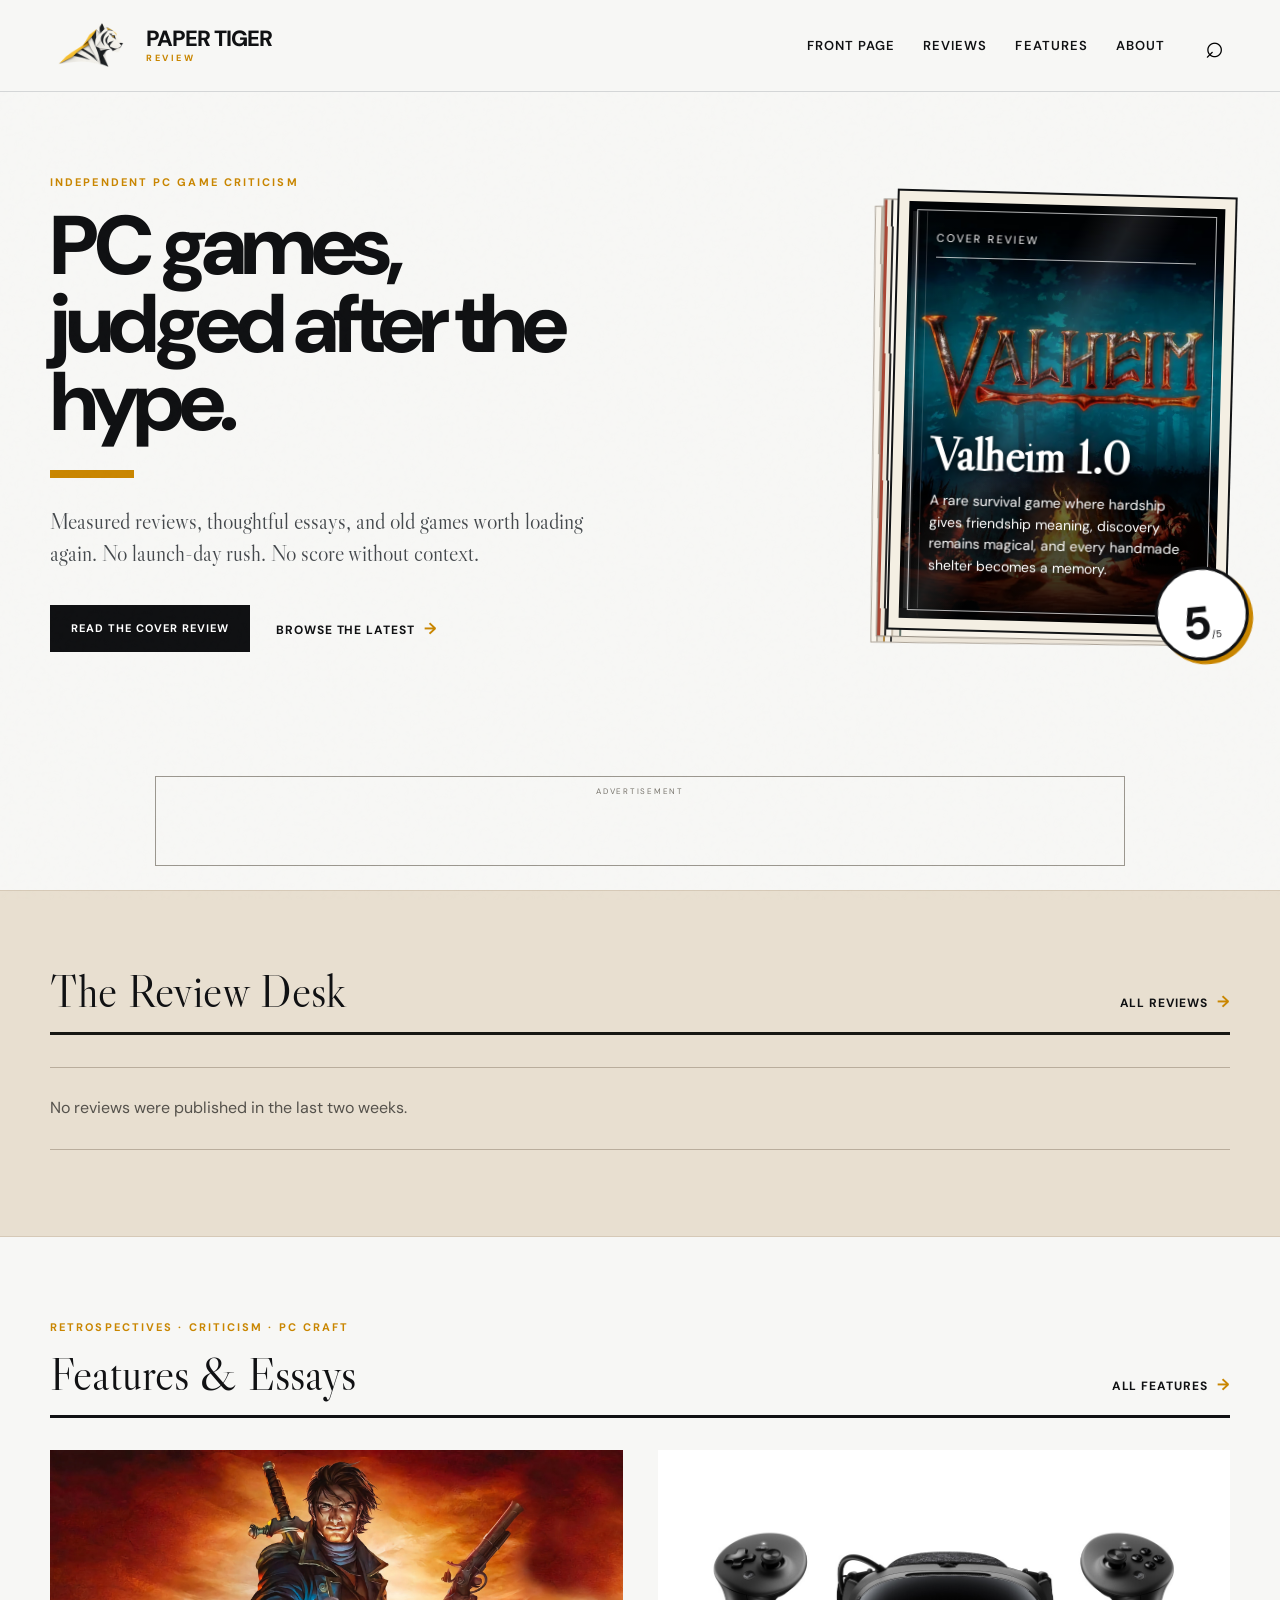
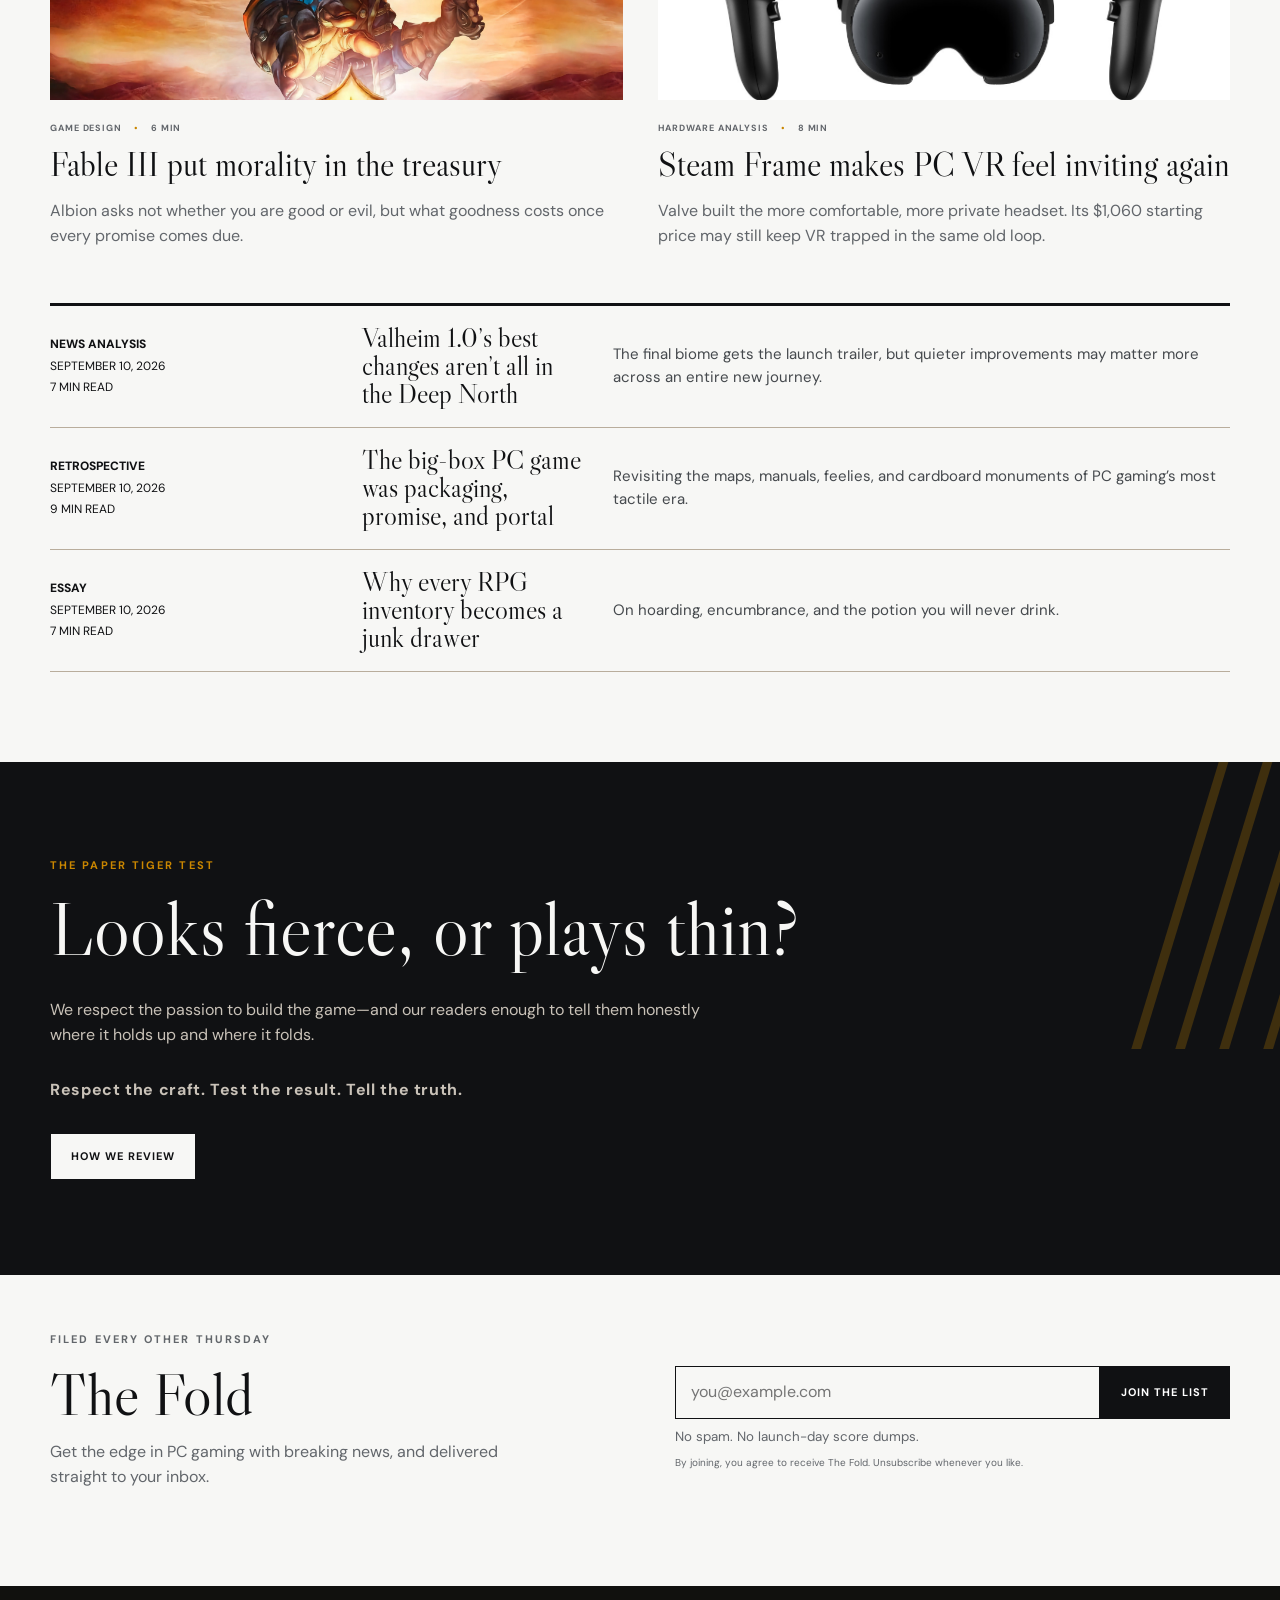
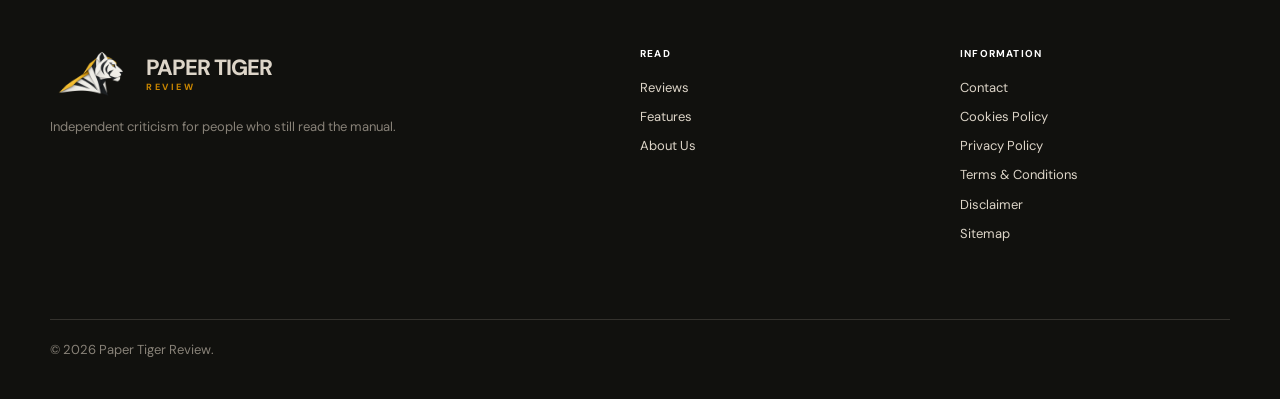
==== commit 89a1a0d0: "Publish production build" ====
--- a/index.html
+++ b/index.html
@@ -14,7 +14,7 @@
       src="https://pagead2.googlesyndication.com/pagead/js/adsbygoogle.js?client=ca-pub-6470382409965600"
       crossorigin="anonymous"
     ></script>
-    <script type="module" crossorigin src="/assets/index-eBeWZfKl.js"></script>
+    <script type="module" crossorigin src="/assets/index-CtFKe5bn.js"></script>
     <link rel="stylesheet" crossorigin href="/assets/index-BXNIsZmj.css">
   </head>
 
